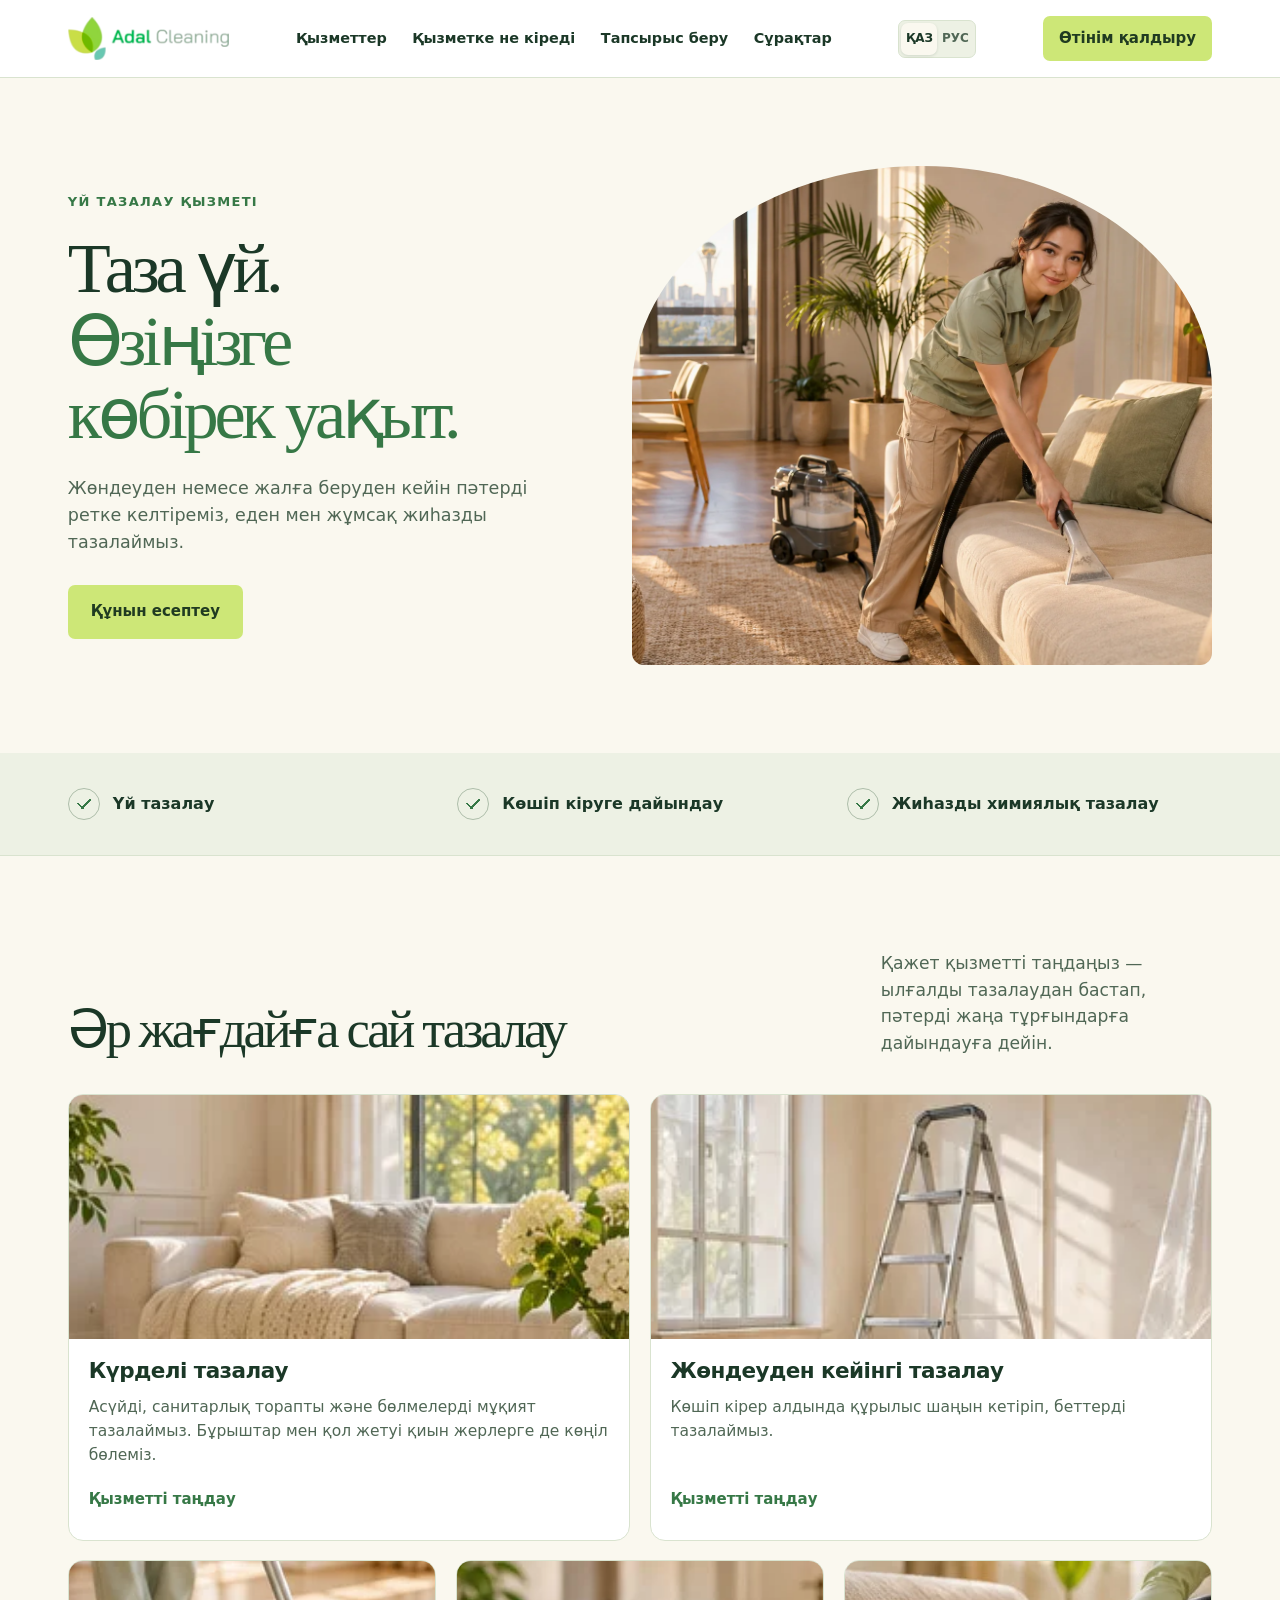
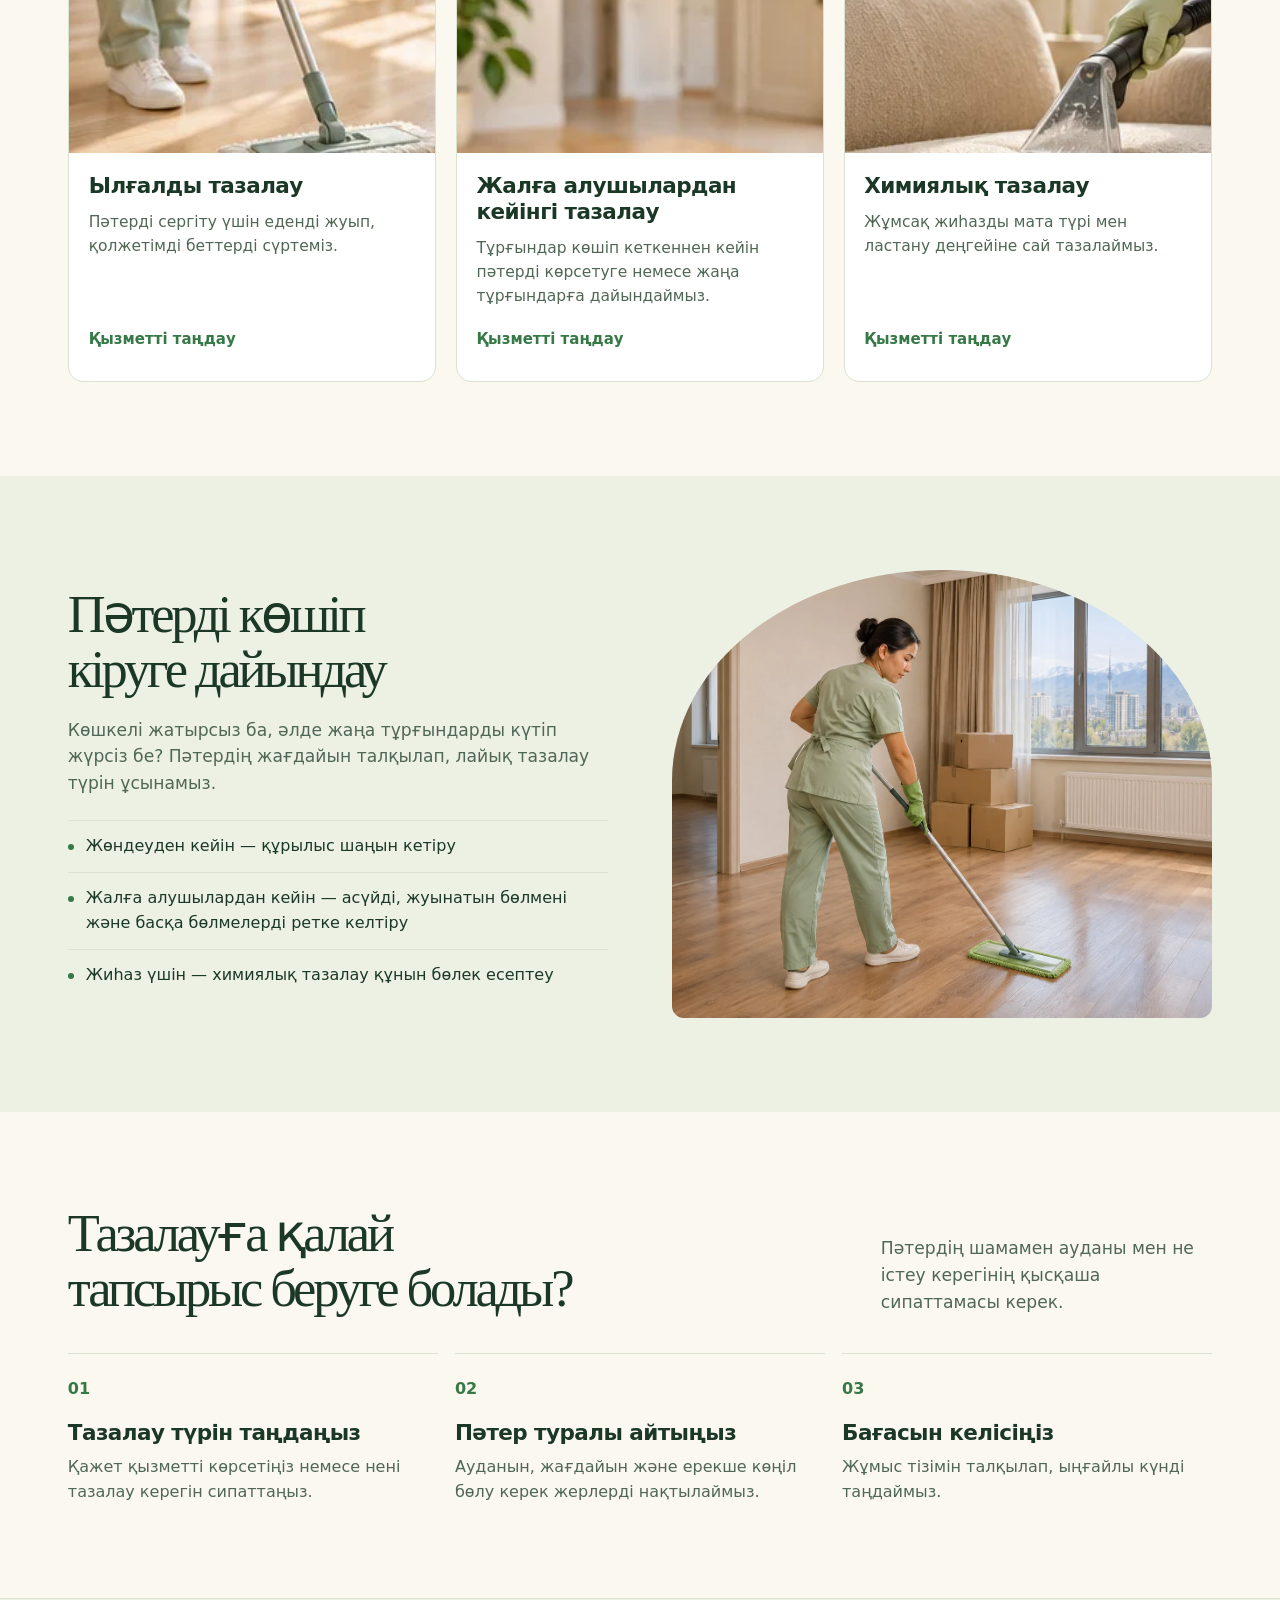
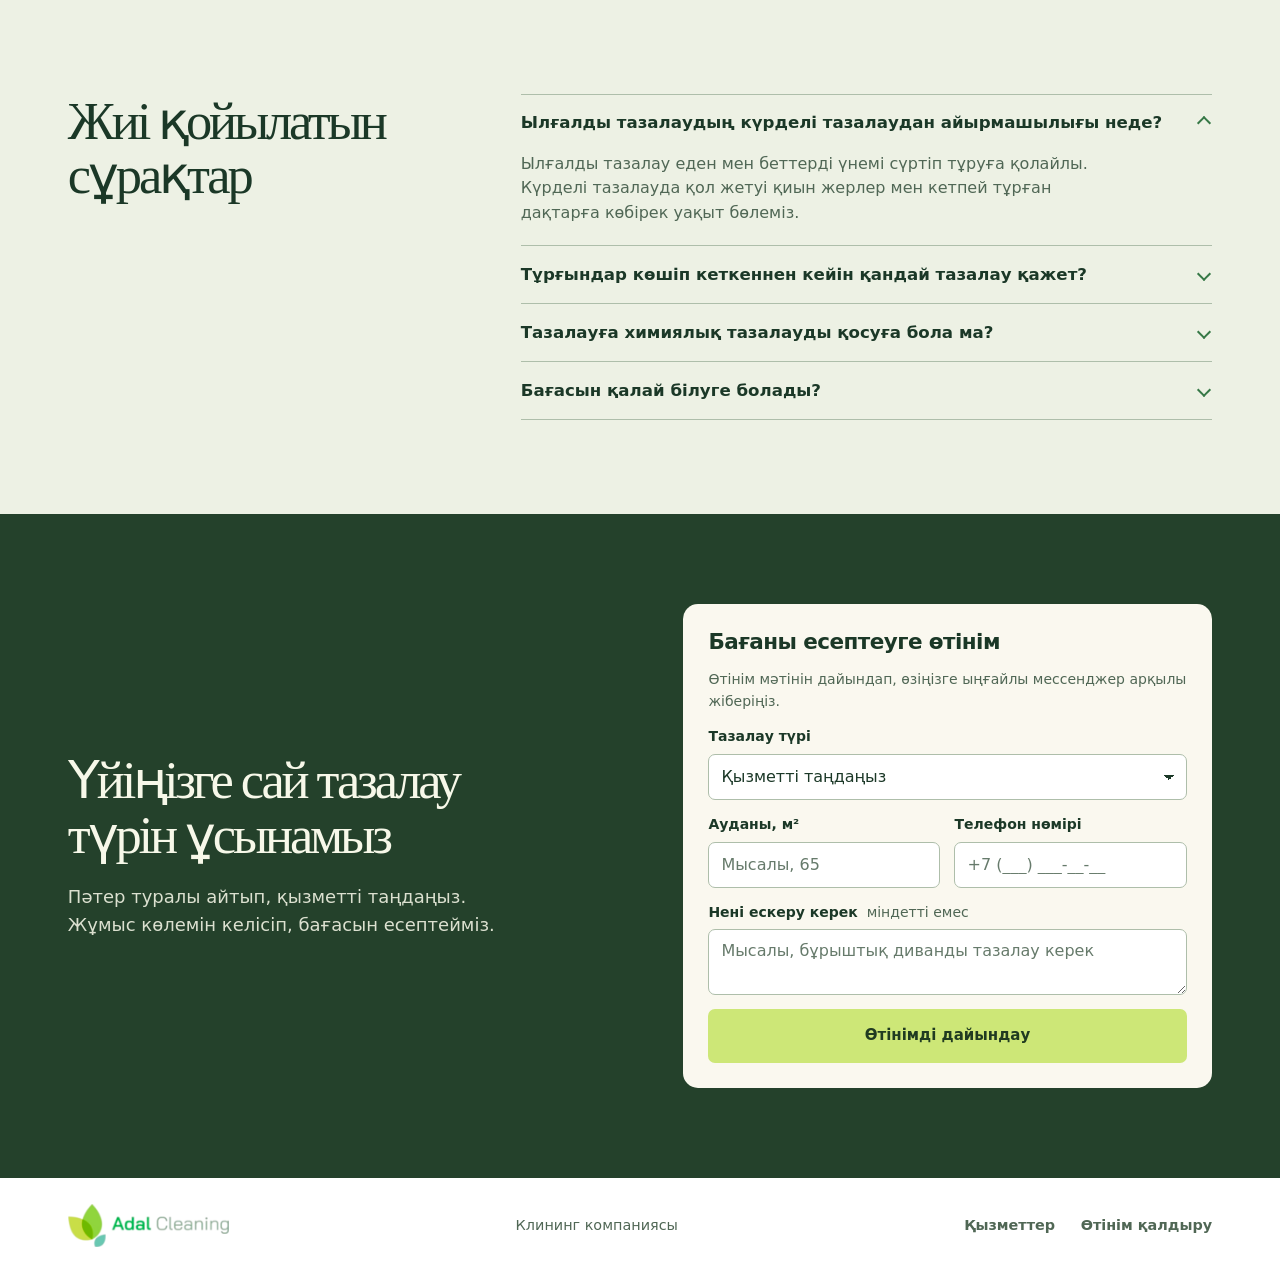
==== kk.html @ 7fe1f14d "Add bilingual cleaning landing page" ====
<!doctype html>
<html lang="kk">
<head>
  <meta charset="utf-8">
  <meta name="viewport" content="width=device-width, initial-scale=1">
  <meta name="description" content="Жөндеуден немесе жалға беруден кейін пәтерді ретке келтіреміз, еден мен жұмсақ жиһазды тазалаймыз.">
  <meta name="theme-color" content="#faf8ef">
  <title>Adal Cleaning | Үй тазалау қызметі</title>
  <link rel="alternate" hreflang="ru" href="index.html">
  <link rel="alternate" hreflang="kk" href="kk.html">
  <link rel="icon" href="assets/logo.png" type="image/png">
  <link rel="stylesheet" href="shared/landing.css">
  <script src="shared/landing.js" defer></script>
</head>
<body class="adal_cleaning" id="top" data-brand="Adal Cleaning">
  <a class="skip-link" href="#main">Мазмұнға өту</a>
  <header class="top">
    <div class="wrap top-inner">
      <a class="logo" href="#top" aria-label="Adal Cleaning — беттің басына"><img src="assets/logo.png" alt="" decoding="async"></a>
      <nav class="language-switch" aria-label="Сайт тілі">
        <a href="kk.html" hreflang="kk" lang="kk" aria-label="Қазақша" aria-current="page" data-language-link>ҚАЗ</a>
        <a href="index.html" hreflang="ru" lang="ru" aria-label="Русский" data-language-link>РУС</a>
      </nav>
      <button class="menu-toggle" type="button" aria-label="Мәзірді ашу" aria-expanded="false" aria-controls="site-nav" hidden>
        <span class="menu-icon" aria-hidden="true"><span></span><span></span><span></span></span>
        <span class="menu-label">Мәзір</span>
      </button>
      <nav class="nav" id="site-nav" aria-label="Басты мәзір">
        <a href="#services">Қызметтер</a>
        <a href="#details">Қызметке не кіреді</a>
        <a href="#process">Тапсырыс беру</a>
        <a href="#faq">Сұрақтар</a>
        <a class="mobile-menu-cta" href="#contact">Өтінім қалдыру</a>
      </nav>
      <a class="button top-cta" href="#contact">Өтінім қалдыру</a>
    </div>
    <div class="scroll-progress" aria-hidden="true"></div>
  </header>
  <main id="main">
    <section class="hero" aria-labelledby="hero-title">
      <div class="wrap hero-grid">
        <div class="hero-text">
          <p class="kicker">Үй тазалау қызметі</p>
          <h1 id="hero-title">Таза үй.<br> <span>Өзіңізге<br> көбірек уақыт.</span></h1>
          <p class="description">Жөндеуден немесе жалға беруден кейін пәтерді ретке келтіреміз, еден мен жұмсақ жиһазды тазалаймыз.</p>
          <div class="hero-cta">
            <a class="button" href="#contact">Құнын есептеу</a>
          </div>
        </div>
        <img src="assets/hero.webp" alt="Пәтер жинап жүрген клинер" class="hero-photo" fetchpriority="high">
      </div>
    </section>
    <div class="feature-strip">
      <ul class="wrap" role="list">
        <li>Үй тазалау</li>
        <li>Көшіп кіруге дайындау</li>
        <li>Жиһазды химиялық тазалау</li>
      </ul>
    </div>
    <section class="pad services" id="services" aria-labelledby="services-title">
      <div class="wrap">
        <div class="section-title" data-reveal>
          <h2 id="services-title">Әр жағдайға сай тазалау</h2>
          <p class="aside">Қажет қызметті таңдаңыз — ылғалды тазалаудан бастап, пәтерді жаңа тұрғындарға дайындауға дейін.</p>
        </div>
        <div class="cards">
          <article class="card" data-reveal>
            <div class="card-media"><img src="assets/card-1.webp" alt="" loading="lazy" decoding="async"></div>
            <div class="card-body">
              <h3>Күрделі тазалау</h3>
              <p>Асүйді, санитарлық торапты және бөлмелерді мұқият тазалаймыз. Бұрыштар мен қол жетуі қиын жерлерге де көңіл бөлеміз.</p>
              <a class="service-link" href="#contact" data-service="Күрделі тазалау">Қызметті таңдау<span class="sr-only"> · Күрделі тазалау</span></a>
            </div>
          </article>
          <article class="card" data-reveal>
            <div class="card-media"><img src="assets/card-2.webp" alt="" loading="lazy" decoding="async"></div>
            <div class="card-body">
              <h3>Жөндеуден кейінгі тазалау</h3>
              <p>Көшіп кірер алдында құрылыс шаңын кетіріп, беттерді тазалаймыз.</p>
              <a class="service-link" href="#contact" data-service="Жөндеуден кейінгі тазалау">Қызметті таңдау<span class="sr-only"> · Жөндеуден кейінгі тазалау</span></a>
            </div>
          </article>
          <article class="card" data-reveal>
            <div class="card-media"><img src="assets/card-3.webp" alt="" loading="lazy" decoding="async"></div>
            <div class="card-body">
              <h3>Ылғалды тазалау</h3>
              <p>Пәтерді сергіту үшін еденді жуып, қолжетімді беттерді сүртеміз.</p>
              <a class="service-link" href="#contact" data-service="Ылғалды тазалау">Қызметті таңдау<span class="sr-only"> · Ылғалды тазалау</span></a>
            </div>
          </article>
          <article class="card" data-reveal>
            <div class="card-media"><img src="assets/card-4.webp" alt="" loading="lazy" decoding="async"></div>
            <div class="card-body">
              <h3>Жалға алушылардан кейінгі тазалау</h3>
              <p>Тұрғындар көшіп кеткеннен кейін пәтерді көрсетуге немесе жаңа тұрғындарға дайындаймыз.</p>
              <a class="service-link" href="#contact" data-service="Жалға алушылардан кейінгі тазалау">Қызметті таңдау<span class="sr-only"> · Жалға алушылардан кейінгі тазалау</span></a>
            </div>
          </article>
          <article class="card" data-reveal>
            <div class="card-media"><img src="assets/card-5.webp" alt="" loading="lazy" decoding="async"></div>
            <div class="card-body">
              <h3>Химиялық тазалау</h3>
              <p>Жұмсақ жиһазды мата түрі мен ластану деңгейіне сай тазалаймыз.</p>
              <a class="service-link" href="#contact" data-service="Химиялық тазалау">Қызметті таңдау<span class="sr-only"> · Химиялық тазалау</span></a>
            </div>
          </article>
        </div>
      </div>
    </section>
    <section class="pad secondary " id="details" aria-labelledby="details-title">
      <div class="wrap split" data-reveal>
        <div class="secondary-copy">
          <h2 id="details-title">Пәтерді көшіп кіруге дайындау</h2>
          <p class="intro">Көшкелі жатырсыз ба, әлде жаңа тұрғындарды күтіп жүрсіз бе? Пәтердің жағдайын талқылап, лайық тазалау түрін ұсынамыз.</p>
          <ul class="rows" role="list">
            <li>Жөндеуден кейін — құрылыс шаңын кетіру</li>
            <li>Жалға алушылардан кейін — асүйді, жуынатын бөлмені және басқа бөлмелерді ретке келтіру</li>
            <li>Жиһаз үшін — химиялық тазалау құнын бөлек есептеу</li>
          </ul>
        </div>
        <img src="assets/detail.webp" alt="Пәтерді кәсіби тазалау" class="photobox" loading="lazy" decoding="async">
      </div>
    </section>
    <section class="pad standards" id="process" aria-labelledby="process-title">
      <div class="wrap">
        <div class="section-title" data-reveal>
          <h2 id="process-title">Тазалауға қалай тапсырыс беруге болады?</h2>
          <p class="aside">Пәтердің шамамен ауданы мен не істеу керегінің қысқаша сипаттамасы керек.</p>
        </div>
        <ol class="steps" role="list">
          <li class="step" data-reveal>
            <span class="step-number" aria-hidden="true">01</span>
            <h3>Тазалау түрін таңдаңыз</h3>
            <p>Қажет қызметті көрсетіңіз немесе нені тазалау керегін сипаттаңыз.</p>
          </li>
          <li class="step" data-reveal>
            <span class="step-number" aria-hidden="true">02</span>
            <h3>Пәтер туралы айтыңыз</h3>
            <p>Ауданын, жағдайын және ерекше көңіл бөлу керек жерлерді нақтылаймыз.</p>
          </li>
          <li class="step" data-reveal>
            <span class="step-number" aria-hidden="true">03</span>
            <h3>Бағасын келісіңіз</h3>
            <p>Жұмыс тізімін талқылап, ыңғайлы күнді таңдаймыз.</p>
          </li>
        </ol>
      </div>
    </section>
    <section class="pad faq" id="faq" aria-labelledby="faq-title">
      <div class="wrap" data-reveal>
        <h2 id="faq-title">Жиі қойылатын сұрақтар</h2>
        <div>
          <details name="faq" open>
            <summary>Ылғалды тазалаудың күрделі тазалаудан айырмашылығы неде?</summary>
            <p>Ылғалды тазалау еден мен беттерді үнемі сүртіп тұруға қолайлы. Күрделі тазалауда қол жетуі қиын жерлер мен кетпей тұрған дақтарға көбірек уақыт бөлеміз.</p>
          </details>
          <details name="faq">
            <summary>Тұрғындар көшіп кеткеннен кейін қандай тазалау қажет?</summary>
            <p>Жалға алушылардан кейінгі тазалауды таңдап, келесі тұрғындар келерде нені дайындау керегін айтыңыз.</p>
          </details>
          <details name="faq">
            <summary>Тазалауға химиялық тазалауды қосуға бола ма?</summary>
            <p>Қандай жиһазды тазалау керек екенін көрсетіңіз. Оны негізгі тазалаумен бірге келісеміз.</p>
          </details>
          <details name="faq">
            <summary>Бағасын қалай білуге болады?</summary>
            <p>Телефон нөміріңізді қалдырып, қажетті қызмет пен пәтер ауданын көрсетіңіз.</p>
          </details>
        </div>
      </div>
    </section>
    <section class="contact" id="contact" aria-labelledby="contact-title">
      <div class="wrap">
        <div data-reveal>
          <h2 id="contact-title">Үйіңізге сай тазалау түрін ұсынамыз</h2>
          <p>Пәтер туралы айтып, қызметті таңдаңыз. Жұмыс көлемін келісіп, бағасын есептейміз.</p>
        </div>
        <form id="quote-form" data-reveal>
          <h3 class="full">Бағаны есептеуге өтінім</h3>
          <p class="form-hint full">Өтінім мәтінін дайындап, өзіңізге ыңғайлы мессенджер арқылы жіберіңіз.</p>
          <label class="full" for="service">Тазалау түрі
            <select id="service" name="service" required>
              <option value="">Қызметті таңдаңыз</option>
              <option>Күрделі тазалау</option>
              <option>Жөндеуден кейінгі тазалау</option>
              <option>Ылғалды тазалау</option>
              <option>Жалға алушылардан кейінгі тазалау</option>
              <option>Химиялық тазалау</option>
            </select>
          </label>
          <label for="area">Ауданы, м²
            <input id="area" name="area" type="number" min="1" step="any" inputmode="decimal" placeholder="Мысалы, 65">
          </label>
          <label for="phone">Телефон нөмірі
            <input id="phone" name="phone" type="tel" autocomplete="tel" inputmode="tel" maxlength="32" placeholder="+7 (___) ___-__-__" required>
          </label>
          <label class="full" for="notes">Нені ескеру керек <span>міндетті емес</span>
            <textarea id="notes" name="notes" rows="2" maxlength="500" placeholder="Мысалы, бұрыштық диванды тазалау керек"></textarea>
          </label>
          <button class="button full" type="submit" disabled>Өтінімді дайындау</button>
          <noscript class="full"><p class="form-hint">Өтінім мәтінін дайындау үшін JavaScript қосыңыз.</p></noscript>
          <div class="form-result full" id="quote-result" hidden>
            <p class="result-status" id="quote-status" role="status"></p>
            <label for="quote-message">Өтінім мәтіні</label>
            <textarea id="quote-message" rows="5" readonly></textarea>
            <div class="result-actions">
              <button class="button button-outline" id="quote-copy" type="button">Көшіру</button>
              <button class="button" id="quote-share" type="button" hidden>Бөлісу</button>
            </div>
          </div>
        </form>
      </div>
    </section>
  </main>
  <footer class="foot">
    <div class="wrap">
      <a class="logo" href="#top" aria-label="Adal Cleaning — беттің басына"><img src="assets/logo.png" alt="" decoding="async"></a>
      <span>Клининг компаниясы</span>
      <nav aria-label="Беттің төменгі бөлігі">
        <a href="#services">Қызметтер</a>
        <a href="#contact">Өтінім қалдыру</a>
      </nav>
    </div>
  </footer>
</body>
</html>
---- shared/landing.css ----
* { box-sizing: border-box; }

:root {
  font-family: system-ui, -apple-system, "Segoe UI", sans-serif;
  font-synthesis: none;
  scroll-behavior: smooth;
  scroll-padding-top: 96px;
}

body {
  margin: 0;
  background: var(--paper);
  color: var(--ink);
  font-size: 1rem;
  line-height: 1.55;
}

[hidden] { display: none !important; }
a { color: inherit; text-decoration: none; }
img { display: block; max-width: 100%; }
h1, h2, h3, p, figure { margin: 0; }

h1, h2 {
  font-weight: 760;
  letter-spacing: -.055em;
  line-height: 1.04;
  text-wrap: balance;
}

h1 { font-size: clamp(3rem, 5.5vw, 5.35rem); }
h2 { font-size: clamp(2.25rem, 4.1vw, 4.2rem); }
h3 {
  font-size: clamp(1.2rem, 1.68vw, 1.48rem);
  line-height: 1.2;
  letter-spacing: -.026em;
}

:focus-visible {
  outline: 3px solid var(--focus, #007abd);
  outline-offset: 5px;
}

.sr-only, .skip-link:not(:focus) {
  position: absolute;
  width: 1px;
  height: 1px;
  padding: 0;
  margin: -1px;
  overflow: hidden;
  clip-path: inset(50%);
  white-space: nowrap;
}

.skip-link:focus {
  position: fixed;
  z-index: 10;
  top: 10px;
  left: 10px;
  padding: 12px 16px;
  color: var(--ink);
  background: var(--paper);
  border-radius: var(--small);
}

.wrap {
  width: min(1220px, calc(100% - 2 * clamp(20px, 5.3vw, 76px)));
  margin-inline: auto;
}

.pad { padding-block: clamp(64px, 7.35vw, 106px); }

.button, .menu-toggle {
  display: inline-flex;
  align-items: center;
  justify-content: center;
  gap: 10px;
  min-height: 54px;
  padding: 13px 22px;
  border: 1px solid transparent;
  border-radius: var(--small);
  background: var(--accent);
  color: var(--button-ink);
  font: inherit;
  font-size: .9375rem;
  font-weight: 750;
  line-height: 1.25;
  text-align: center;
  cursor: pointer;
  transition: background-color .2s ease, color .2s ease, box-shadow .2s ease, translate .24s ease;
}

.button:hover {
  background: var(--accent-hover);
  box-shadow: 0 7px 18px rgb(13 41 30 / .12);
  translate: 0 -2px;
}

.button:active { translate: 0 0; }
.button:disabled { opacity: .65; cursor: default; translate: none; box-shadow: none; }
.button-outline { background: transparent; border-color: var(--line-strong); color: var(--ink); }
.button-outline:hover { background: var(--tint); }

.top {
  position: sticky;
  z-index: 5;
  top: 0;
  background: var(--header, var(--paper));
  border-bottom: 1px solid var(--line);
  transition: box-shadow .25s ease;
}

.top.is-scrolled { box-shadow: 0 8px 26px rgb(12 38 28 / .08); }

.top-inner, .foot .wrap {
  position: relative;
  display: flex;
  align-items: center;
  justify-content: space-between;
  gap: 22px;
}

.top-inner { min-height: 77px; }

.logo {
  display: inline-flex;
  align-items: center;
  flex: none;
  gap: 10px;
  font-size: clamp(.95rem, 1.35vw, 1.2rem);
  font-weight: 760;
}

.logo img { width: auto; height: 43px; object-fit: contain; }

.nav, .foot nav {
  display: flex;
  align-items: center;
  gap: clamp(16px, 2vw, 31px);
  font-size: .9rem;
  font-weight: 620;
}

.nav a, .foot nav a, .hero-link {
  text-decoration: underline;
  text-decoration-thickness: 1px;
  text-decoration-color: transparent;
  text-underline-offset: 6px;
  transition: text-decoration-color .2s ease, color .2s ease;
}

.nav a:hover, .foot nav a:hover, .hero-link:hover { text-decoration-color: currentColor; }
.top-cta { min-height: 45px; padding: 11px 15px; }
.menu-toggle { display: none; }

.hero { position: relative; isolation: isolate; overflow: clip; }
.hero-grid { position: relative; }
.hero-text { position: relative; z-index: 1; padding-block: 34px; }
.hero-photo { width: 100%; object-fit: cover; }
.hero h1 span { color: var(--hero-accent, var(--mark)); }

.kicker {
  margin-bottom: 19px;
  color: var(--hero-muted, var(--mark));
  font-size: .8125rem;
  font-weight: 750;
  letter-spacing: .1em;
  text-transform: uppercase;
}

.hero .description {
  max-width: 475px;
  margin-block: 24px 29px;
  color: var(--hero-muted, var(--muted));
  font-size: clamp(1.08rem, 1.37vw, 1.24rem);
  line-height: 1.53;
}

.hero-cta { display: flex; align-items: center; flex-wrap: wrap; gap: 19px; }
.hero-link { font-size: .94rem; font-weight: 650; text-decoration-color: currentColor; }

.feature-strip {
  background: var(--strip, var(--tint));
  border-bottom: 1px solid var(--line);
}

.feature-strip .wrap {
  display: grid;
  grid-template-columns: repeat(3, minmax(0, 1fr));
  align-items: center;
  min-height: 102px;
  gap: 24px;
  margin-block: 0;
  padding: 16px 0;
  list-style: none;
}

.feature-strip li {
  display: flex;
  align-items: center;
  gap: 13px;
  font-weight: 650;
  line-height: 1.33;
}

.feature-strip li::before {
  content: "";
  display: block;
  flex: 0 0 30px;
  height: 30px;
  border: 1px solid var(--line-strong);
  border-radius: 50%;
  background:
    linear-gradient(45deg, transparent 44%, var(--mark) 45% 57%, transparent 58%) 8px 14px / 7px 6px,
    linear-gradient(-45deg, transparent 44%, var(--mark) 45% 57%, transparent 58%) 12px 10px / 10px 10px;
  background-repeat: no-repeat;
}

.section-title {
  display: grid;
  grid-template-columns: minmax(0, 1.4fr) minmax(0, .6fr);
  align-items: end;
  gap: 40px;
  margin-bottom: 38px;
}

.section-title .aside, .intro {
  color: var(--muted);
  font-size: clamp(1rem, 1.34vw, 1.16rem);
}

.section-title .aside { max-width: 400px; }

.cards {
  display: grid;
  grid-template-columns: repeat(4, minmax(0, 1fr));
  gap: clamp(12px, 1.5vw, 21px);
}

.card {
  display: flex;
  flex-direction: column;
  overflow: hidden;
  border: 1px solid var(--line);
  border-radius: var(--radius);
  background: var(--card, #fff);
  transition: border-color .24s ease, box-shadow .28s ease, translate .28s ease;
}

@media (hover: hover) {
  .card:hover {
    border-color: var(--line-strong);
    box-shadow: 0 12px 30px rgb(19 53 40 / .09);
    translate: 0 -4px;
  }

  .card:hover img { scale: 1.045; }
}

.card:focus-within { border-color: var(--mark); }
.card-media { overflow: hidden; }
.card img {
  width: 100%;
  height: 100%;
  min-height: 160px;
  aspect-ratio: 1.52;
  object-fit: cover;
  transition: scale .55s cubic-bezier(.2, .65, .3, 1);
}

.card-body {
  display: flex;
  flex: 1;
  flex-direction: column;
  align-items: start;
  gap: 11px;
  min-width: 0;
  padding: clamp(17px, 1.55vw, 23px);
}

.card-body p { color: var(--muted); font-size: .97rem; }
.card-body .price { padding-top: 2px; color: var(--ink); font-weight: 760; }

.service-link {
  display: inline-flex;
  align-items: center;
  min-height: 42px;
  margin-top: auto;
  color: var(--mark);
  font-size: .9375rem;
  font-weight: 750;
  text-decoration: underline;
  text-decoration-thickness: 1px;
  text-underline-offset: 4px;
  text-decoration-color: transparent;
  transition: text-decoration-color .2s ease;
}

.service-link:hover { text-decoration-color: currentColor; }
.pricing-note { margin-top: 20px; color: var(--muted); font-size: .9375rem; }

.secondary, .faq { background: var(--tint); }

.split, .proof .wrap, .contact .wrap, .faq .wrap {
  display: grid;
  grid-template-columns: minmax(0, 1fr) minmax(0, 1fr);
  align-items: center;
  gap: clamp(32px, 5vw, 74px);
}

.split h2, .proof h2, .contact h2 { margin-bottom: 20px; }
.split .intro, .proof .intro { margin-bottom: 24px; }

.photobox {
  width: 100%;
  height: clamp(340px, 35vw, 500px);
  border-radius: var(--radius);
  object-fit: cover;
}

.rows { margin: 0; padding: 0; list-style: none; }
.rows li {
  display: flex;
  align-items: baseline;
  gap: 12px;
  padding-block: 13px;
  border-top: 1px solid var(--line);
}

.rows li::before {
  content: "";
  align-self: start;
  flex: 0 0 6px;
  height: 6px;
  margin-top: .64em;
  border-radius: 50%;
  background: var(--mark);
}

.proof .wrap { grid-template-columns: minmax(0, .78fr) minmax(0, 1.22fr); }
.standards { border-bottom: 1px solid var(--line); }

.steps {
  display: grid;
  grid-template-columns: repeat(var(--step-count, 3), minmax(0, 1fr));
  gap: 17px;
  margin: 0;
  padding: 0;
  list-style: none;
}

.step { padding: 23px 16px 0 0; border-top: 1px solid var(--line); }
.step-number { display: block; margin-bottom: 18px; color: var(--mark); font-weight: 750; }
.step p { margin-top: 9px; color: var(--muted); }

.faq .wrap {
  grid-template-columns: minmax(0, .72fr) minmax(0, 1.28fr);
  align-items: start;
}

.faq details { border-top: 1px solid var(--line-strong); }
.faq details:last-child { border-bottom: 1px solid var(--line-strong); }

.faq summary {
  display: flex;
  align-items: center;
  justify-content: space-between;
  gap: 20px;
  min-height: 57px;
  padding-block: 14px;
  list-style: none;
  font-size: clamp(1rem, 1.3vw, 1.15rem);
  font-weight: 700;
  cursor: pointer;
}

.faq summary::-webkit-details-marker { display: none; }
.faq summary::after {
  content: "";
  flex: 0 0 8px;
  height: 8px;
  margin-right: 3px;
  border-right: 2px solid var(--mark);
  border-bottom: 2px solid var(--mark);
  rotate: 45deg;
  transition: rotate .25s ease;
}
.faq details[open] summary::after { rotate: 225deg; }
.faq details p { max-width: 610px; padding-bottom: 19px; color: var(--muted); }
.faq details[open] p { animation: answer-in .28s ease both; }

.contact {
  padding-block: clamp(62px, 7vw, 101px);
  background: var(--strong);
  color: var(--strong-ink);
}

.contact .wrap { grid-template-columns: minmax(0, 1.02fr) minmax(0, .98fr); }
.contact .wrap > div > p { max-width: 440px; opacity: .87; font-size: 1.125rem; }

.contact form {
  display: grid;
  grid-template-columns: repeat(2, minmax(0, 1fr));
  gap: 14px;
  padding: clamp(18px, 2vw, 30px);
  border-radius: var(--radius);
  background: var(--paper);
  color: var(--ink);
}

.contact .full { grid-column: 1 / -1; }
.contact label { display: block; min-width: 0; font-size: .875rem; font-weight: 700; }
.contact label span { margin-left: 4px; color: var(--muted); font-weight: 480; }
.form-hint { color: var(--muted); font-size: .875rem; }

.contact input, .contact select, .contact textarea {
  display: block;
  width: 100%;
  min-height: 46px;
  margin-top: 6px;
  padding: 10px 12px;
  border: 1px solid var(--line-strong);
  border-radius: var(--small);
  background: var(--card, #fff);
  color: var(--ink);
  font: inherit;
  font-size: 1rem;
  font-weight: 450;
  line-height: 1.35;
}

.contact input::placeholder, .contact textarea::placeholder { color: var(--muted); opacity: .87; }
.contact textarea { resize: vertical; }

.contact select {
  appearance: none;
  padding-right: 36px;
  background:
    linear-gradient(45deg, transparent 50%, currentColor 50%) right 17px center / 5px 5px no-repeat,
    linear-gradient(135deg, currentColor 50%, transparent 50%) right 12px center / 5px 5px no-repeat,
    var(--card, #fff);
}

.form-result {
  display: grid;
  gap: 11px;
  padding: 16px;
  border: 1px solid var(--line);
  border-radius: var(--small);
  background: var(--tint);
}

.result-status { color: var(--mark); font-size: .9rem; font-weight: 680; }
.result-actions { display: flex; gap: 8px; flex-wrap: wrap; }
.result-actions .button { min-height: 43px; padding: 8px 12px; }

.foot { background: var(--header, var(--paper)); color: var(--muted); font-size: .9rem; }
.foot .wrap { min-height: 95px; padding-block: 18px; }
.foot .logo { color: var(--ink); }

/* Each brand keeps the layout and palette from its desktop concept. */
.delegiruyu {
  --paper: #f7f5ee;
  --ink: #142e28;
  --muted: #4e635a;
  --line: #d6ded3;
  --line-strong: #adbbaf;
  --tint: #e9f0e9;
  --strong: #0a3029;
  --strong-ink: #f7f5ec;
  --accent: #e8c68e;
  --accent-hover: #f3d7a8;
  --button-ink: #18251e;
  --mark: #146c5c;
  --focus: #15816b;
  --small: 6px;
  --radius: 10px;
  --step-count: 4;
}

.delegiruyu .hero {
  --hero-accent: #e8c68e;
  --hero-muted: #e1ece2;
  --focus: #ffdea8;
  display: grid;
  min-height: clamp(615px, 49vw, 734px);
  align-items: center;
  background: #082822;
  color: #f6f4e9;
}

.delegiruyu .hero-photo {
  position: absolute;
  inset: 0;
  height: 100%;
  object-position: center 54%;
}

.delegiruyu .hero::after {
  position: absolute;
  z-index: 0;
  inset: 0;
  background: linear-gradient(90deg, #072620 3%, rgb(7 38 32 / .97) 20%, rgb(7 38 32 / .75) 43%, rgb(7 38 32 / .11) 76%, transparent);
  content: "";
}

.delegiruyu .hero h1 { max-width: 15ch; }
.delegiruyu .standards {
  --muted: #d0ded2;
  --line: #426356;
  --mark: #e8c68e;
  background: #113a31;
  color: #f6f2e9;
}

.dcleaning {
  --paper: #f9fcff;
  --ink: #102740;
  --muted: #466079;
  --line: #d5e3ee;
  --line-strong: #a5bfd1;
  --tint: #e9f6ff;
  --strip: #dff2ff;
  --strong: #075292;
  --strong-ink: #fff;
  --accent: #0074b3;
  --accent-hover: #005f93;
  --button-ink: #fff;
  --mark: #006aa4;
  --focus: #0073af;
  --small: 11px;
  --radius: 19px;
}

.dcleaning .hero {
  padding-block: 37px 58px;
  background: radial-gradient(ellipse at 76% 0, #d5f1ff, transparent 65%), var(--paper);
}

.dcleaning .hero-grid, .adal_cleaning .hero-grid {
  display: grid;
  grid-template-columns: minmax(0, .93fr) minmax(0, 1.07fr);
  gap: clamp(18px, 3vw, 43px);
  align-items: center;
}

.dcleaning .hero-photo {
  height: clamp(420px, 40vw, 558px);
  border-radius: clamp(68px, 9vw, 130px) 22px;
  object-position: 60% center;
}

.dcleaning .cards { grid-template-columns: repeat(2, minmax(0, 1fr)); }
.dcleaning .card { display: grid; grid-template-columns: minmax(0, .95fr) minmax(0, 1.05fr); }
.dcleaning .card img { min-height: 214px; }
.dcleaning .secondary .photobox { order: -1; border-radius: 22px clamp(55px, 7vw, 100px); }
.dcleaning .step { padding: 21px; border: 1px solid var(--line); border-radius: var(--radius); background: #eef8ff; }

.adal_cleaning {
  --paper: #faf8ef;
  --header: #fff;
  --ink: #1b3827;
  --muted: #506755;
  --line: #d9e3cf;
  --line-strong: #aebeaa;
  --tint: #edf1e4;
  --strong: #24412b;
  --strong-ink: #f7f8e9;
  --accent: #cde777;
  --accent-hover: #d9ed9c;
  --button-ink: #203b21;
  --mark: #367846;
  --focus: #397948;
  --small: 7px;
  --radius: 15px;
}

.adal_cleaning h1, .adal_cleaning h2 {
  font-family: Georgia, "Times New Roman", serif;
  font-weight: 400;
  letter-spacing: -.06em;
}

.adal_cleaning .hero { padding-block: 45px; }
.adal_cleaning .hero-grid { grid-template-columns: minmax(0, .95fr) minmax(0, 1.05fr); }
.adal_cleaning .hero-photo { height: clamp(420px, 39vw, 560px); object-position: 61% center; border-radius: 50% 50% 12px 12px / 45% 45% 12px 12px; }
.adal_cleaning .cards { grid-template-columns: repeat(6, minmax(0, 1fr)); }
.adal_cleaning .card { grid-column: span 2; }
.adal_cleaning .card:nth-child(-n+2) { grid-column: span 3; }
.adal_cleaning .card img { height: clamp(157px, 15vw, 204px); }
.adal_cleaning .card:nth-child(-n+2) img { height: clamp(188px, 19vw, 255px); }
.adal_cleaning .secondary .photobox { object-position: 54% 64%; border-radius: 50% 50% 12px 12px / 47% 47% 12px 12px; }

@media (min-width: 1001px) {
  .hero { min-height: min(675px, calc(100svh - 76px)); }
  .dcleaning .hero, .adal_cleaning .hero { display: grid; align-items: center; }
}

@media (max-width: 1050px) {
  .delegiruyu .cards { grid-template-columns: repeat(2, minmax(0, 1fr)); }
  .delegiruyu .card img { aspect-ratio: 2; }
}

@media (max-width: 1040px) {
  :root { scroll-padding-top: 82px; }

  .top-inner { min-height: 66px; gap: 14px; }
  .logo img { height: 37px; }

  .top:has(.menu-toggle[hidden]) { position: static; }
  .top:has(.menu-toggle[hidden]) .top-inner { flex-wrap: wrap; padding-block: 10px; }
  .top:has(.menu-toggle[hidden]) .nav { flex-wrap: wrap; order: 3; width: 100%; }

  .top-cta { min-height: 41px; padding: 8px 12px; font-size: .875rem; }

  .menu-toggle {
    display: inline-flex;
    gap: 8px;
    margin-left: auto;
    min-width: 44px;
    min-height: 42px;
    padding: 8px 11px;
    background: var(--tint);
    border-color: var(--line);
    color: var(--ink);
    font-size: .875rem;
  }

  .menu-icon { display: grid; gap: 4px; width: 16px; }
  .menu-icon span { height: 2px; border-radius: 1px; background: currentColor; transition: rotate .2s, translate .2s, opacity .18s; }
  .menu-toggle[aria-expanded="true"] .menu-icon span:first-child { rotate: 45deg; translate: 0 6px; }
  .menu-toggle[aria-expanded="true"] .menu-icon span:nth-child(2) { opacity: 0; }
  .menu-toggle[aria-expanded="true"] .menu-icon span:last-child { rotate: -45deg; translate: 0 -6px; }

  .menu-toggle:not([hidden]) + .nav {
    position: absolute;
    z-index: 6;
    inset: calc(100% + 9px) 0 auto;
    display: grid;
    max-height: calc(100dvh - 90px);
    overflow: auto;
    padding: 8px 17px;
    gap: 0;
    background: var(--header, var(--paper));
    border: 1px solid var(--line);
    border-radius: var(--radius);
    box-shadow: 0 14px 42px rgb(13 40 25 / .14);
    animation: answer-in .23s ease both;
  }

  .menu-toggle:not([hidden]) + .nav a {
    display: flex;
    align-items: center;
    min-height: 46px;
    padding-inline: 7px;
  }

  .menu-toggle:not([hidden]) + .nav a + a { border-top: 1px solid var(--line); }
  .split, .proof .wrap, .contact .wrap, .faq .wrap { gap: 30px; }
  .section-title { gap: 23px; }
  .delegiruyu .steps { grid-template-columns: repeat(2, minmax(0, 1fr)); }
  .dcleaning .card { display: flex; }
  .dcleaning .card img { min-height: 135px; aspect-ratio: 1.95; }
}

@media (max-width: 650px) {
  .pad { padding-block: 59px; }
  .hero h1 { font-size: clamp(2.85rem, 10.7vw, 4.5rem); }
  .hero h1 br { display: none; }
  .hero h1 span { display: block; }
  .hero-text { padding-block: 0; }
  .hero .description { margin-block: 19px 23px; }
  .hero .kicker { margin-bottom: 13px; }
  .hero-cta { gap: 13px 17px; }

  .dcleaning .hero, .adal_cleaning .hero { padding-block: 40px 32px; }
  .dcleaning .hero-grid, .adal_cleaning .hero-grid { grid-template-columns: minmax(0, 1fr); gap: 25px; }
  .dcleaning .hero-photo, .adal_cleaning .hero-photo { height: clamp(275px, 72vw, 400px); }
  .dcleaning .hero-photo { border-radius: 62px 15px; }
  .adal_cleaning .hero-photo { border-radius: 47% 47% 11px 11px / 44% 44% 11px 11px; }

  .feature-strip .wrap { min-height: auto; grid-template-columns: repeat(2, minmax(0, 1fr)); gap: 10px 16px; }
  .feature-strip li { gap: 9px; font-size: .875rem; }

  .section-title, .split, .proof .wrap, .faq .wrap, .contact .wrap {
    grid-template-columns: minmax(0, 1fr);
    gap: 21px;
  }

  .section-title { margin-bottom: 27px; }
  .section-title .aside { max-width: 100%; }
  .photobox { height: clamp(248px, 66vw, 363px); }
  .dcleaning .secondary .photobox { order: 0; }
  .adal_cleaning .cards { grid-template-columns: repeat(2, minmax(0, 1fr)); }
  .adal_cleaning .card, .adal_cleaning .card:nth-child(-n+2) { grid-column: auto; }
  .adal_cleaning .card img, .adal_cleaning .card:nth-child(-n+2) img { height: 161px; }

  .steps { grid-template-columns: minmax(0, 1fr); }
  .step { padding-block: 14px 2px; }
  .step-number { margin-bottom: 9px; }
  .dcleaning .step { padding: 17px; }

  .foot .wrap { flex-wrap: wrap; justify-content: space-between; gap: 13px 17px; }
  .foot nav { flex-wrap: wrap; gap: 8px 17px; }
}

@media (max-width: 485px) {
  .menu-label { display: none; }
  .top-inner { gap: 8px; }
  .top .logo { font-size: .875rem; }
  .top .logo img { height: 32px; }
  .top-cta { font-size: .8125rem; }

  .cards, .delegiruyu .cards, .dcleaning .cards, .adal_cleaning .cards, .delegiruyu .steps {
    grid-template-columns: minmax(0, 1fr);
  }

  .card img, .delegiruyu .card img, .dcleaning .card img,
  .adal_cleaning .card img, .adal_cleaning .card:nth-child(-n+2) img {
    height: auto;
    min-height: 0;
    aspect-ratio: 1.85;
  }

  .contact form { grid-template-columns: minmax(0, 1fr); }

  .foot nav { width: 100%; }
}

@media (max-width: 350px) {
  .top-cta { display: none; }
  .feature-strip .wrap { grid-template-columns: 1fr; }
}

@keyframes hero-in {
  from { opacity: 0; translate: 0 18px; }
  to { opacity: 1; translate: 0 0; }
}

@keyframes answer-in {
  from { opacity: 0; translate: 0 -5px; }
  to { opacity: 1; translate: 0 0; }
}

@media (prefers-reduced-motion: no-preference) {
  .hero-text { animation: hero-in .68s cubic-bezier(.2, .7, .25, 1) both; }
  [data-entered] { animation: hero-in .65s cubic-bezier(.2, .7, .25, 1) backwards; }
  .card:nth-child(2n)[data-entered], .step:nth-child(2n)[data-entered] { animation-delay: .07s; }
}

@media (prefers-reduced-motion: reduce) {
  :root { scroll-behavior: auto; }
  *, *::before, *::after { animation-duration: .01ms !important; transition-duration: .01ms !important; }
  .button:hover, .card:hover { translate: none; }
  .card:hover img { scale: none; }
}

.language-switch {
  order: 2;
  display: inline-flex;
  align-items: center;
  flex: none;
  padding: 2px;
  border: 1px solid var(--line);
  border-radius: var(--small);
  background: var(--tint);
}

.language-switch a {
  display: grid;
  min-height: 32px;
  min-width: 36px;
  place-items: center;
  border-radius: var(--small);
  color: var(--muted);
  font-size: .75rem;
  font-weight: 780;
  transition: background-color .2s, color .2s;
}

.language-switch a:hover { color: var(--ink); background: var(--paper); }
.language-switch a[aria-current] { color: var(--ink); background: var(--paper); box-shadow: 0 1px 3px rgb(12 38 28 / .12); }
.nav { order: 1; }
.top-cta { order: 3; }
.nav .mobile-menu-cta { display: none; }
.nav a[aria-current="location"] { color: var(--mark); text-decoration-color: currentColor; }

.scroll-progress {
  position: absolute;
  inset: auto 0 -1px;
  height: 2px;
  transform-origin: left;
  scale: var(--scroll-progress, 0) 1;
  background: var(--mark);
  pointer-events: none;
}

.delegiruyu .hero h1 { max-width: 13ch; }
.delegiruyu .hero h1 .hero-desktop-title { color: inherit; }
.delegiruyu .hero-desktop-title span { display: block; }
/* The desktop and phone compositions share one heading and one primary action. */
.delegiruyu :is(.hero-mobile-title, .hero-city, .hero-mobile-description, .hero-mobile-facts, .hero-mobile-slogan) { display: none; }

.extras-list { display: grid; gap: 9px; }
.extras-list details {
  border: 1px solid var(--line-strong);
  border-radius: var(--radius);
  background: var(--card, #fff);
}
.extras-list summary {
  display: flex;
  align-items: center;
  justify-content: space-between;
  gap: 12px;
  padding: 12px 17px;
  min-height: 52px;
  list-style: none;
  cursor: pointer;
  font-weight: 730;
}
.extras-list summary::-webkit-details-marker { display: none; }
.extras-list summary::after {
  content: "";
  flex: 0 0 8px;
  height: 8px;
  margin: -4px 3px 0 0;
  border: solid var(--mark);
  border-width: 0 2px 2px 0;
  rotate: 45deg;
  transition: rotate .22s ease;
}
.extras-list details[open] summary::after { rotate: 225deg; margin-top: 4px; }
.extras-list ul { margin: 0 16px; padding: 11px 0 15px 21px; border-top: 1px solid var(--line); color: var(--muted); }
.extras-list li + li { margin-top: 5px; }
.extras-list details[open] ul { animation: answer-in .28s ease both; }

.comparison { min-width: 0; margin: 0; padding: 0; border: 0; }
.comparison-controls {
  display: grid;
  grid-template-columns: repeat(2, minmax(0, 1fr));
  gap: 4px;
  margin-bottom: 12px;
  padding: 4px;
  border: 1px solid var(--line-strong);
  border-radius: var(--radius);
  background: var(--tint);
}
.comparison-controls label { position: relative; display: grid; cursor: pointer; }
.comparison-controls input { position: absolute; inset: 0; width: 100%; height: 100%; margin: 0; opacity: 0; cursor: pointer; }
.comparison-controls span {
  display: grid;
  min-height: 43px;
  place-items: center;
  padding: 7px 10px;
  border-radius: var(--small);
  text-align: center;
  line-height: 1.25;
  font-size: .94rem;
  font-weight: 720;
  transition: background-color .2s, color .2s;
}
.comparison-controls label:hover span { background: var(--paper); }
.comparison-controls input:checked + span { background: var(--strong); color: var(--strong-ink); }
.comparison-controls input:focus-visible + span { outline: 3px solid var(--focus); outline-offset: 3px; }
.comparison-images { position: relative; overflow: hidden; border-radius: var(--radius); background: var(--tint); }
.comparison-images img { display: none; width: 100%; aspect-ratio: 1.65; object-fit: cover; }
.comparison:has(input[value="before"]:checked) img:first-child,
.comparison:has(input[value="after"]:checked) img:last-child { display: block; animation: compare-in .3s ease both; }

@keyframes compare-in { from { opacity: .65; } to { opacity: 1; } }
@keyframes photo-in { from { scale: 1.04; opacity: .8; } to { scale: 1; opacity: 1; } }

@media (prefers-reduced-motion: no-preference) {
  .hero-photo { animation: photo-in 1s cubic-bezier(.19, .7, .28, 1) backwards; }
}

@media (max-width: 1040px) {
  .language-switch { order: 0; margin-left: auto; }
  .menu-toggle { margin-left: 0; }
  .top-cta { order: 0; }
  .nav .mobile-menu-cta { color: var(--mark); font-weight: 750; }
}

@media (max-width: 650px) {
  .delegiruyu .hero {
    --photo-overlap: 110px;
    display: grid;
    grid-template-rows: minmax(clamp(145px, 25svh, 245px), 1fr) auto;
    grid-template-columns: minmax(0, 1fr);
    min-height: calc(100svh - 67px);
    padding-bottom: 24px;
  }

  .delegiruyu .hero-photo,
  .delegiruyu .hero::after {
    position: absolute;
    inset: 0;
    grid-area: 1 / 1 / 2 / 2;
    height: calc(100% + var(--photo-overlap));
  }

  .delegiruyu .hero::after {
    background: linear-gradient(180deg,
      rgb(8 40 34 / .10) 0%,
      transparent 37%,
      rgb(8 40 34 / .10) 52%,
      rgb(8 40 34 / .86) calc(100% - 98px),
      #082822 99%
    );
  }

  .delegiruyu .hero-photo {
    width: 100%;
    object-position: 70% 48%;
  }

  .delegiruyu .hero-grid { position: static; grid-area: 2 / 1; }

  .delegiruyu .hero-city {
    position: absolute;
    z-index: 1;
    inset: 18px auto auto clamp(20px, 5.3vw, 76px);
    display: block;
    padding: 5px 11px;
    border: 1px solid rgb(248 246 235 / .38);
    border-radius: 50px;
    color: #fff9e9;
    background: rgb(8 40 34 / .82);
    font-size: .8125rem;
    font-weight: 650;
  }

  .delegiruyu .hero :is(.kicker, .hero-desktop-title, .description, .hero-link) { display: none; }
  .delegiruyu .hero h1 .hero-mobile-title { display: block; color: inherit; }
  .delegiruyu .hero-mobile-title br { display: initial; }

  .delegiruyu .hero h1 {
    max-width: 100%;
    font-size: clamp(2rem, 10.2vw, 3.6rem);
    line-height: 1.04;
    text-wrap: initial;
  }

  .delegiruyu .hero-mobile-description {
    display: block;
    max-width: 39ch;
    margin-block: 13px 16px;
    color: var(--hero-muted);
    line-height: 1.45;
    font-size: 1rem;
  }

  .delegiruyu .hero-mobile-facts {
    display: grid;
    grid-template-columns: 1fr 1fr;
    gap: 10px;
    margin: 0 0 16px;
  }

  .delegiruyu .hero-mobile-facts > div {
    display: flex;
    flex-direction: column;
    justify-content: space-between;
    gap: 4px;
    padding: 9px 11px;
    border: 1px solid rgb(235 224 197 / .24);
    border-radius: var(--small);
    line-height: 1.25;
  }

  .delegiruyu .hero-mobile-facts dt { color: var(--hero-muted); font-size: .8125rem; }
  .delegiruyu .hero-mobile-facts dd { margin: 0; font-size: .875rem; font-weight: 720; }
  .delegiruyu .hero-mobile-facts > div:first-child dd { color: var(--hero-accent); font-size: 1.12rem; }

  .delegiruyu .hero-cta .button {
    width: 100%;
    max-width: 390px;
    min-height: 50px;
    padding-inline: 15px;
  }

  .delegiruyu .hero-mobile-slogan {
    display: block;
    margin-top: 14px;
    color: #d2c3a3;
    font-size: .875rem;
    line-height: 1.4;
  }

  .delegiruyu .feature-strip { display: none; }
  .delegiruyu .services { padding-top: 38px; }
  .delegiruyu .extras .photobox { display: none; }
  .proof .wrap { align-items: start; }
  .proof .comparison { grid-row: 2; }
}

@media (max-width: 540px) {
  .top-cta { display: none; }
  .language-switch a { min-width: 41px; min-height: 39px; }
  .menu-label { display: none; }
}

@media (max-width: 650px) and (max-height: 690px) {
  .delegiruyu .hero {
    grid-template-rows: minmax(clamp(119px, 22svh, 154px), 1fr) auto;
    padding-bottom: 16px;
  }

  .delegiruyu .hero h1 { font-size: clamp(1.9rem, 8.9vw, 3rem); }
  .delegiruyu .hero-mobile-description { margin-block: 9px 12px; font-size: .94rem; }
  .delegiruyu .hero-mobile-facts { margin-bottom: 12px; }
  .delegiruyu .hero-mobile-slogan { margin-top: 10px; }
}
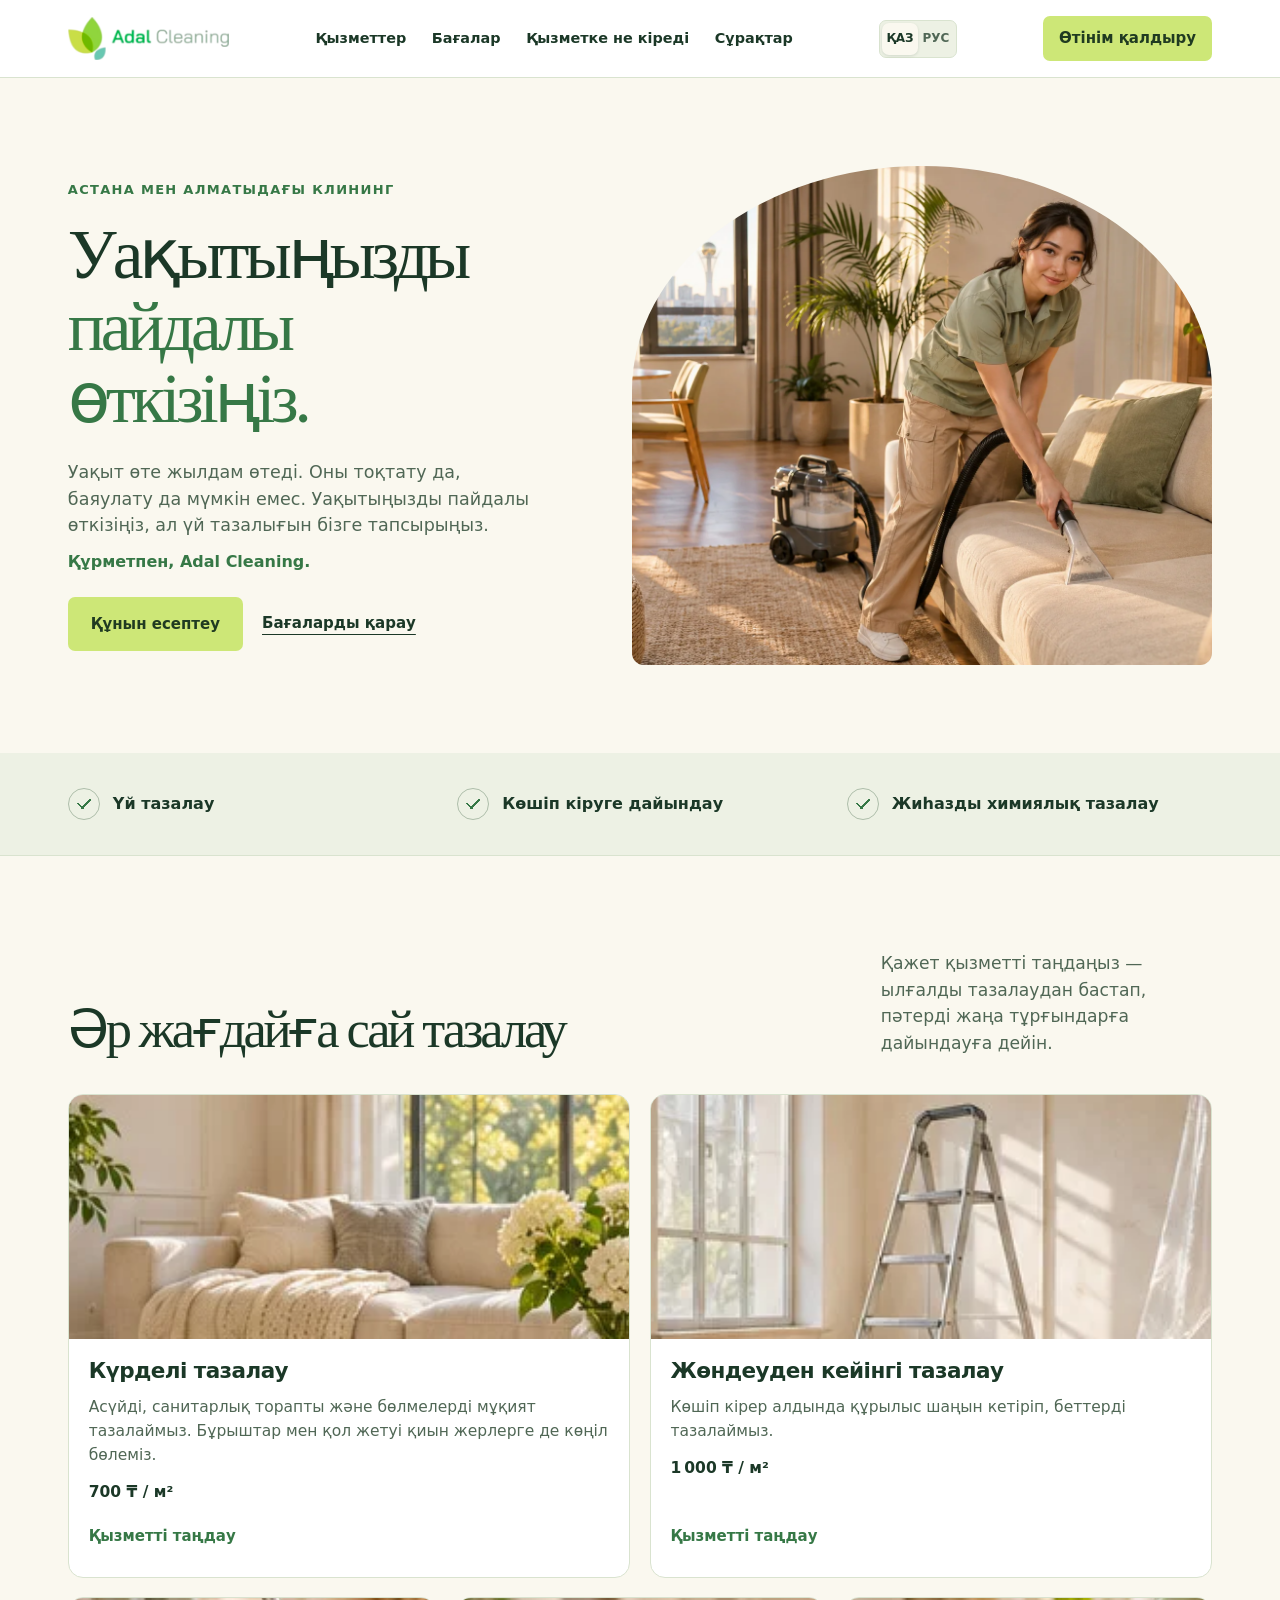
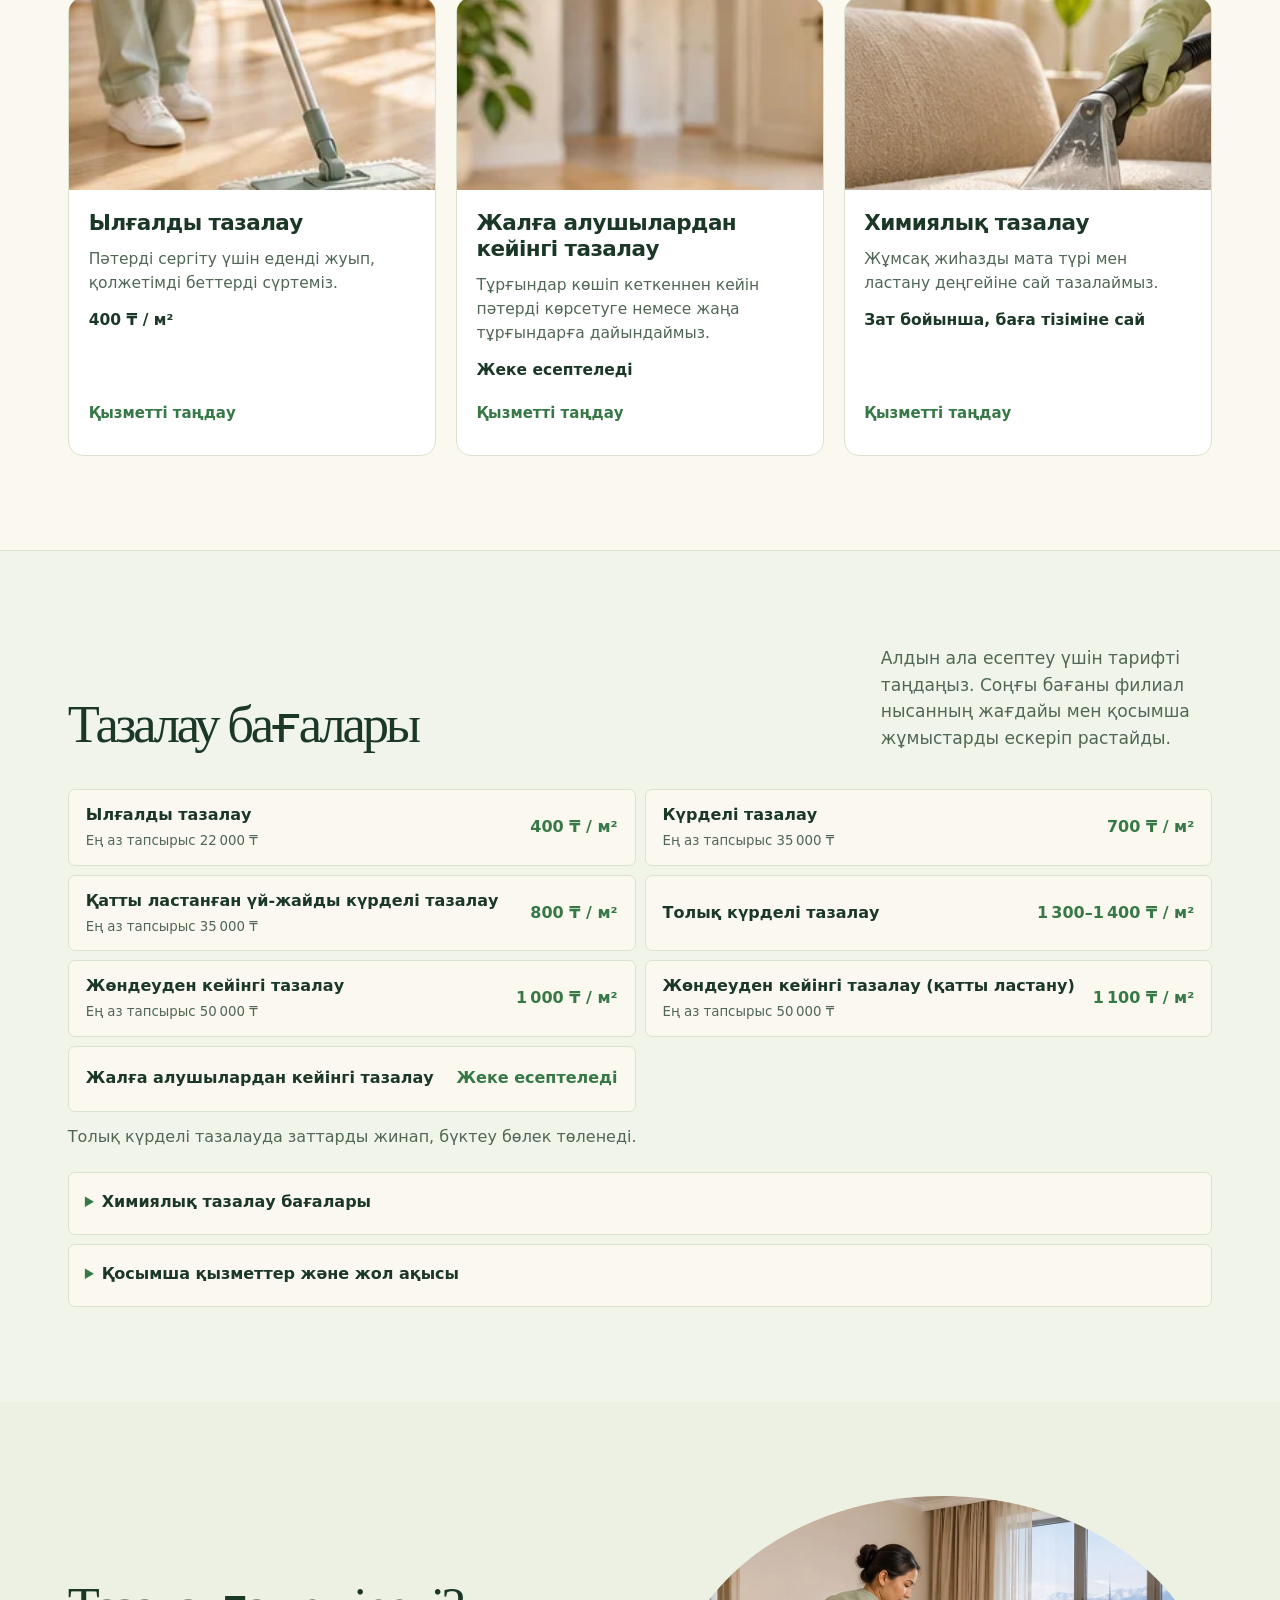
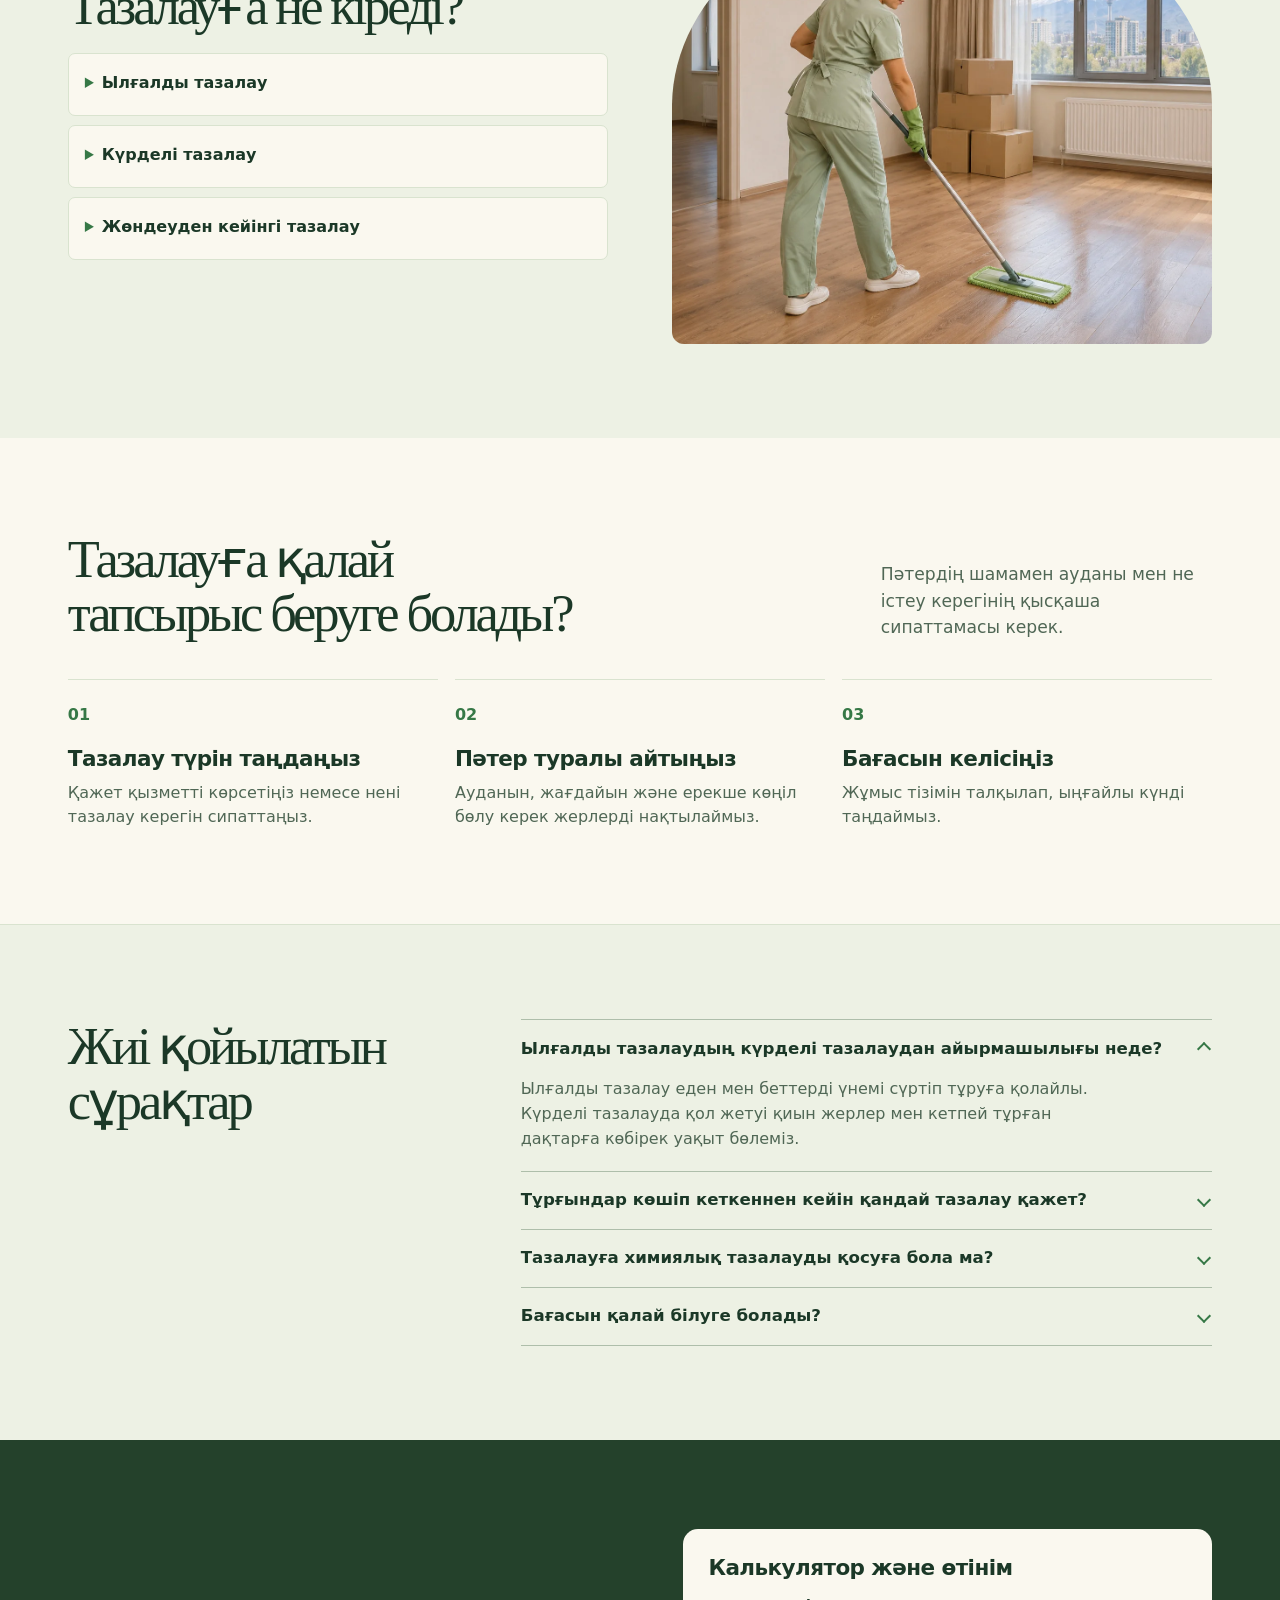
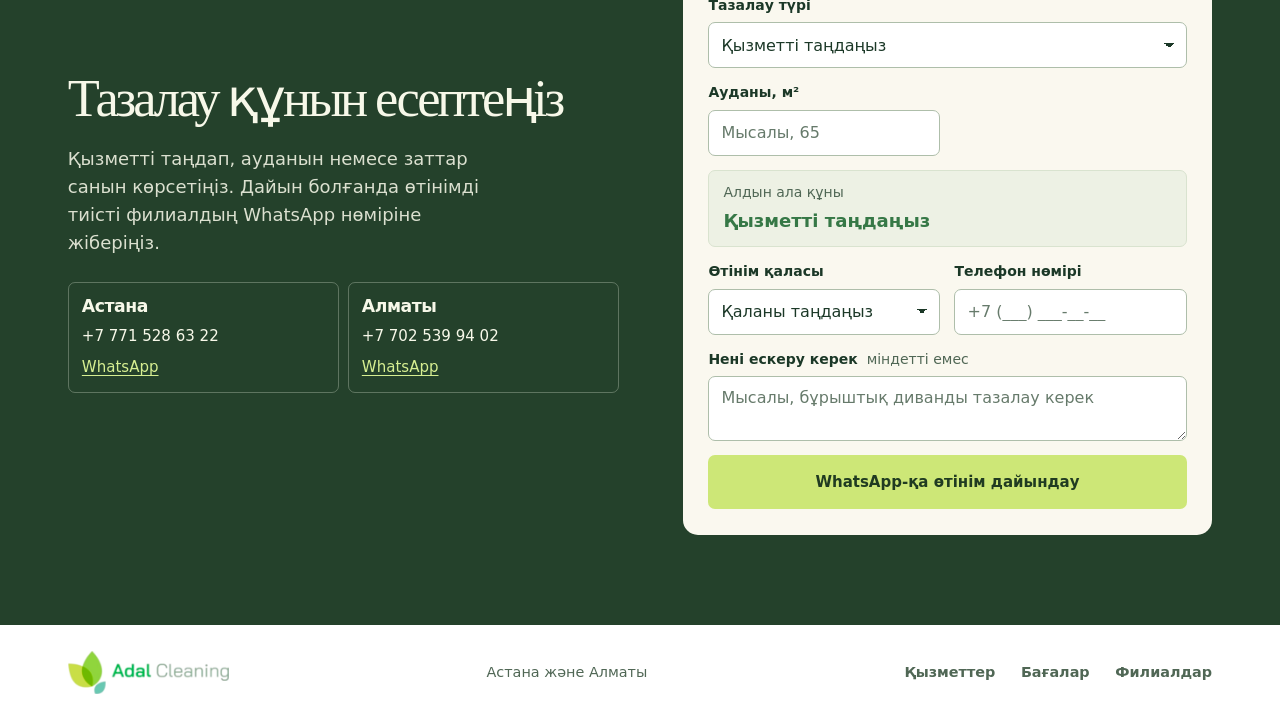
==== commit 304d709a: "Add Adal Cleaning prices, calculator and branch WhatsApp routing" ====
--- a/kk.html
+++ b/kk.html
@@ -3,13 +3,14 @@
 <head>
   <meta charset="utf-8">
   <meta name="viewport" content="width=device-width, initial-scale=1">
-  <meta name="description" content="Жөндеуден немесе жалға беруден кейін пәтерді ретке келтіреміз, еден мен жұмсақ жиһазды тазалаймыз.">
+  <meta name="description" content="Астана мен Алматыдағы тазалау және химиялық тазалау. Бағалар, онлайн есептеу және филиалдың WhatsApp нөмірі.">
   <meta name="theme-color" content="#faf8ef">
   <title>Adal Cleaning | Үй тазалау қызметі</title>
   <link rel="alternate" hreflang="ru" href="index.html">
   <link rel="alternate" hreflang="kk" href="kk.html">
   <link rel="icon" href="assets/logo.png" type="image/png">
   <link rel="stylesheet" href="shared/landing.css">
+  <link rel="stylesheet" href="shared/pricing.css">
   <script src="shared/landing.js" defer></script>
 </head>
 <body class="adal_cleaning" id="top" data-brand="Adal Cleaning">
@@ -27,8 +28,8 @@
       </button>
       <nav class="nav" id="site-nav" aria-label="Басты мәзір">
         <a href="#services">Қызметтер</a>
+        <a href="#prices">Бағалар</a>
         <a href="#details">Қызметке не кіреді</a>
-        <a href="#process">Тапсырыс беру</a>
         <a href="#faq">Сұрақтар</a>
         <a class="mobile-menu-cta" href="#contact">Өтінім қалдыру</a>
       </nav>
@@ -40,11 +41,13 @@
     <section class="hero" aria-labelledby="hero-title">
       <div class="wrap hero-grid">
         <div class="hero-text">
-          <p class="kicker">Үй тазалау қызметі</p>
-          <h1 id="hero-title">Таза үй.<br> <span>Өзіңізге<br> көбірек уақыт.</span></h1>
-          <p class="description">Жөндеуден немесе жалға беруден кейін пәтерді ретке келтіреміз, еден мен жұмсақ жиһазды тазалаймыз.</p>
+          <p class="kicker">Астана мен Алматыдағы клининг</p>
+          <h1 id="hero-title">Уақытыңызды <span>пайдалы өткізіңіз.</span></h1>
+          <p class="description">Уақыт өте жылдам өтеді. Оны тоқтату да, баяулату да мүмкін емес. Уақытыңызды пайдалы өткізіңіз, ал үй тазалығын бізге тапсырыңыз.</p>
+          <p class="hero-signature">Құрметпен, Adal Cleaning.</p>
           <div class="hero-cta">
             <a class="button" href="#contact">Құнын есептеу</a>
+            <a class="hero-link" href="#prices">Бағаларды қарау</a>
           </div>
         </div>
         <img src="assets/hero.webp" alt="Пәтер жинап жүрген клинер" class="hero-photo" fetchpriority="high">
@@ -69,7 +72,8 @@
             <div class="card-body">
               <h3>Күрделі тазалау</h3>
               <p>Асүйді, санитарлық торапты және бөлмелерді мұқият тазалаймыз. Бұрыштар мен қол жетуі қиын жерлерге де көңіл бөлеміз.</p>
-              <a class="service-link" href="#contact" data-service="Күрделі тазалау">Қызметті таңдау<span class="sr-only"> · Күрделі тазалау</span></a>
+              <p class="price">700 ₸ / м²</p>
+              <a class="service-link" href="#contact" data-service="general">Қызметті таңдау<span class="sr-only"> · Күрделі тазалау</span></a>
             </div>
           </article>
           <article class="card" data-reveal>
@@ -77,7 +81,8 @@
             <div class="card-body">
               <h3>Жөндеуден кейінгі тазалау</h3>
               <p>Көшіп кірер алдында құрылыс шаңын кетіріп, беттерді тазалаймыз.</p>
-              <a class="service-link" href="#contact" data-service="Жөндеуден кейінгі тазалау">Қызметті таңдау<span class="sr-only"> · Жөндеуден кейінгі тазалау</span></a>
+              <p class="price">1 000 ₸ / м²</p>
+              <a class="service-link" href="#contact" data-service="renovation">Қызметті таңдау<span class="sr-only"> · Жөндеуден кейінгі тазалау</span></a>
             </div>
           </article>
           <article class="card" data-reveal>
@@ -85,7 +90,8 @@
             <div class="card-body">
               <h3>Ылғалды тазалау</h3>
               <p>Пәтерді сергіту үшін еденді жуып, қолжетімді беттерді сүртеміз.</p>
-              <a class="service-link" href="#contact" data-service="Ылғалды тазалау">Қызметті таңдау<span class="sr-only"> · Ылғалды тазалау</span></a>
+              <p class="price">400 ₸ / м²</p>
+              <a class="service-link" href="#contact" data-service="wet">Қызметті таңдау<span class="sr-only"> · Ылғалды тазалау</span></a>
             </div>
           </article>
           <article class="card" data-reveal>
@@ -93,7 +99,8 @@
             <div class="card-body">
               <h3>Жалға алушылардан кейінгі тазалау</h3>
               <p>Тұрғындар көшіп кеткеннен кейін пәтерді көрсетуге немесе жаңа тұрғындарға дайындаймыз.</p>
-              <a class="service-link" href="#contact" data-service="Жалға алушылардан кейінгі тазалау">Қызметті таңдау<span class="sr-only"> · Жалға алушылардан кейінгі тазалау</span></a>
+              <p class="price">Жеке есептеледі</p>
+              <a class="service-link" href="#contact" data-service="tenants">Қызметті таңдау<span class="sr-only"> · Жалға алушылардан кейінгі тазалау</span></a>
             </div>
           </article>
           <article class="card" data-reveal>
@@ -101,22 +108,80 @@
             <div class="card-body">
               <h3>Химиялық тазалау</h3>
               <p>Жұмсақ жиһазды мата түрі мен ластану деңгейіне сай тазалаймыз.</p>
-              <a class="service-link" href="#contact" data-service="Химиялық тазалау">Қызметті таңдау<span class="sr-only"> · Химиялық тазалау</span></a>
-            </div>
-          </article>
+              <p class="price">Зат бойынша, баға тізіміне сай</p>
+              <a class="service-link" href="#contact" data-service="dry">Қызметті таңдау<span class="sr-only"> · Химиялық тазалау</span></a>
+            </div>
+          </article>
+        </div>
+      </div>
+    </section>
+    <section class="pad pricing" id="prices" aria-labelledby="prices-title">
+      <div class="wrap">
+        <div class="section-title" data-reveal>
+          <h2 id="prices-title">Тазалау бағалары</h2>
+          <p class="aside">Алдын ала есептеу үшін тарифті таңдаңыз. Соңғы бағаны филиал нысанның жағдайы мен қосымша жұмыстарды ескеріп растайды.</p>
+        </div>
+        <div class="tariffs" data-reveal>
+          <a class="tariff" href="#contact" data-service="wet"><span>Ылғалды тазалау<small>Ең аз тапсырыс 22 000 ₸</small></span><strong>400 ₸ / м²</strong><span class="sr-only"> · Есептеу</span></a>
+          <a class="tariff" href="#contact" data-service="general"><span>Күрделі тазалау<small>Ең аз тапсырыс 35 000 ₸</small></span><strong>700 ₸ / м²</strong><span class="sr-only"> · Есептеу</span></a>
+          <a class="tariff" href="#contact" data-service="general-heavy"><span>Қатты ластанған үй-жайды күрделі тазалау<small>Ең аз тапсырыс 35 000 ₸</small></span><strong>800 ₸ / м²</strong><span class="sr-only"> · Есептеу</span></a>
+          <a class="tariff" href="#contact" data-service="general-full"><span>Толық күрделі тазалау</span><strong>1 300–1 400 ₸ / м²</strong><span class="sr-only"> · Есептеу</span></a>
+          <a class="tariff" href="#contact" data-service="renovation"><span>Жөндеуден кейінгі тазалау<small>Ең аз тапсырыс 50 000 ₸</small></span><strong>1 000 ₸ / м²</strong><span class="sr-only"> · Есептеу</span></a>
+          <a class="tariff" href="#contact" data-service="renovation-heavy"><span>Жөндеуден кейінгі тазалау (қатты ластану)<small>Ең аз тапсырыс 50 000 ₸</small></span><strong>1 100 ₸ / м²</strong><span class="sr-only"> · Есептеу</span></a>
+          <a class="tariff" href="#contact" data-service="tenants"><span>Жалға алушылардан кейінгі тазалау</span><strong>Жеке есептеледі</strong><span class="sr-only"> · Есептеу</span></a>
+        </div>
+        <p class="tariff-note">Толық күрделі тазалауда заттарды жинап, бүктеу бөлек төленеді.</p>
+        <div class="price-details" data-reveal>
+          <details>
+            <summary>Химиялық тазалау бағалары</summary>
+            <dl>
+            <div><dt>Орындықтар</dt><dd>1 000–3 000 ₸</dd></div>
+            <div><dt>Кресло</dt><dd>5 000–10 000 ₸</dd></div>
+            <div><dt>Диван</dt><dd>10 000 ₸ бастап</dd></div>
+            <div><dt>Жастықтар</dt><dd>500–800 ₸</dd></div>
+            <div><dt>Балалар матрасы</dt><dd>5 000 ₸ дейін</dd></div>
+            <div><dt>1,5 м матрас</dt><dd>8 000–10 000 ₸</dd></div>
+            <div><dt>Екі кісілік матрас</dt><dd>10 000–18 000 ₸</dd></div>
+            <div><dt>Кереуеттің бас жағы</dt><dd>4 000–8 000 ₸</dd></div>
+            <div><dt>Кереует</dt><dd>5 000–9 000 ₸</dd></div>
+            <div><dt>Пуф</dt><dd>2 000–6 000 ₸</dd></div>
+            <div><dt>Ковролин және кілем жабындары</dt><dd>1 000 ₸ / м²</dd></div>
+            </dl>
+            <p>Баға өлшемі мен ластану деңгейіне байланысты.</p>
+            <a class="service-link" href="#contact" data-service="dry">Химиялық тазалау құнын есептеу</a>
+          </details>
+          <details>
+            <summary>Қосымша қызметтер және жол ақысы</summary>
+            <dl>
+            <div><dt>Асүй гарнитурының ішін жуу</dt><dd>3 000 ₸ / қума м</dd></div>
+            <div><dt>Шкафтардың ішін жуу</dt><dd>1 500 ₸ / қума м</dd></div>
+            <div><dt>Тоңазытқыш</dt><dd>3 000 ₸</dd></div>
+            <div><dt>Мұздатқыш камерасы бар тоңазытқыш</dt><dd>5 000 ₸</dd></div>
+            <div><dt>Екі камералы тоңазытқыш</dt><dd>7 000 ₸</dd></div>
+            <div><dt>Ыдыс жуғыш машина</dt><dd>3 000 ₸</dd></div>
+            <div><dt>Тұмшапеш</dt><dd>5 000 ₸</dd></div>
+            <div><dt>Кондиционер</dt><dd>2 000 ₸</dd></div>
+            <div><dt>Тюльді шешіп, жуып, қайта ілу</dt><dd>2 000 ₸ / терезе</dd></div>
+            <div><dt>Тюль мен пердені шешіп, жуып, қайта ілу</dt><dd>5 000 ₸ / терезе</dd></div>
+            <div><dt>Үтіктеу</dt><dd>1 500 ₸ / 30 мин</dd></div>
+            <div><dt>Кір жуғыш машина</dt><dd>5 000 ₸</dd></div>
+            <div><dt>Жөндеуден кейін балконды тазалау</dt><dd>5 000–10 000 ₸</dd></div>
+            <div><dt>Қала сыртына шығу</dt><dd>5 000 ₸ бастап</dd></div>
+            </dl>
+            <p>Қала сыртына шығу құны қашықтыққа байланысты.</p>
+          </details>
         </div>
       </div>
     </section>
     <section class="pad secondary " id="details" aria-labelledby="details-title">
       <div class="wrap split" data-reveal>
         <div class="secondary-copy">
-          <h2 id="details-title">Пәтерді көшіп кіруге дайындау</h2>
-          <p class="intro">Көшкелі жатырсыз ба, әлде жаңа тұрғындарды күтіп жүрсіз бе? Пәтердің жағдайын талқылап, лайық тазалау түрін ұсынамыз.</p>
-          <ul class="rows" role="list">
-            <li>Жөндеуден кейін — құрылыс шаңын кетіру</li>
-            <li>Жалға алушылардан кейін — асүйді, жуынатын бөлмені және басқа бөлмелерді ретке келтіру</li>
-            <li>Жиһаз үшін — химиялық тазалау құнын бөлек есептеу</li>
-          </ul>
+          <h2 id="details-title">Тазалауға не кіреді?</h2>
+          <div class="price-details scope-details">
+            <details><summary>Ылғалды тазалау</summary><p>Ашық беттер мен жиһаздың алдыңғы бетін сүртеміз, кілемдерді шаңсорғышпен тазалаймыз, еденді, еден жиегін және сантехниканы жуамыз, тұрмыстық қоқысты шығарамыз.</p></details>
+            <details><summary>Күрделі тазалау</summary><p>Қабырға, төбе, радиатор мен люстраның шаңын тазалаймыз, маусымға қарай терезенің сыртын жуамыз, пердені бумен тазалаймыз. Еден мен еден жиегін жуып, жылжымалы жиһаздың артын, асүй жиһазының алдыңғы бетін, сорғыш пен санитарлық торапты тазалаймыз. Шкаф, тоңазытқыш және пештің ішін жуу бөлек төленеді.</p></details>
+            <details><summary>Жөндеуден кейінгі тазалау</summary><p>Қолжетімді беттердегі құрылыс шаңын кетіріп, терезелерді, жақтауларды және терезе алдындағы тақтайларды жуамыз, үлдір мен жапсырмаларды шешеміз. Радиатор мен сантехниканы тазалап, еденді жуамыз, мүмкін болған жерде цемент пен бояу іздерін кетіреміз.</p></details>
+          </div>
         </div>
         <img src="assets/detail.webp" alt="Пәтерді кәсіби тазалау" class="photobox" loading="lazy" decoding="async">
       </div>
@@ -172,24 +237,69 @@
     <section class="contact" id="contact" aria-labelledby="contact-title">
       <div class="wrap">
         <div data-reveal>
-          <h2 id="contact-title">Үйіңізге сай тазалау түрін ұсынамыз</h2>
-          <p>Пәтер туралы айтып, қызметті таңдаңыз. Жұмыс көлемін келісіп, бағасын есептейміз.</p>
+          <h2 id="contact-title">Тазалау құнын есептеңіз</h2>
+          <p>Қызметті таңдап, ауданын немесе заттар санын көрсетіңіз. Дайын болғанда өтінімді тиісті филиалдың WhatsApp нөміріне жіберіңіз.</p>
+          <div class="branch-list" aria-label="Филиалдардың байланыс нөмірлері">
+            <div class="branch">
+              <h3>Астана</h3>
+              <a href="tel:+77715286322">+7 771 528 63 22</a>
+              <a href="https://wa.me/77715286322" aria-label="WhatsApp арқылы жазу · Астана">WhatsApp</a>
+            </div>
+            <div class="branch">
+              <h3>Алматы</h3>
+              <a href="tel:+77025399402">+7 702 539 94 02</a>
+              <a href="https://wa.me/77025399402" aria-label="WhatsApp арқылы жазу · Алматы">WhatsApp</a>
+            </div>
+          </div>
         </div>
         <form id="quote-form" data-reveal>
-          <h3 class="full">Бағаны есептеуге өтінім</h3>
-          <p class="form-hint full">Өтінім мәтінін дайындап, өзіңізге ыңғайлы мессенджер арқылы жіберіңіз.</p>
+          <h3 class="full">Калькулятор және өтінім</h3>
           <label class="full" for="service">Тазалау түрі
             <select id="service" name="service" required>
               <option value="">Қызметті таңдаңыз</option>
-              <option>Күрделі тазалау</option>
-              <option>Жөндеуден кейінгі тазалау</option>
-              <option>Ылғалды тазалау</option>
-              <option>Жалға алушылардан кейінгі тазалау</option>
-              <option>Химиялық тазалау</option>
+              <option value="wet" data-low="400" data-high="400" data-minimum="22000">Ылғалды тазалау</option>
+              <option value="general" data-low="700" data-high="700" data-minimum="35000">Күрделі тазалау</option>
+              <option value="general-heavy" data-low="800" data-high="800" data-minimum="35000">Қатты ластанған үй-жайды күрделі тазалау</option>
+              <option value="general-full" data-low="1300" data-high="1400" data-minimum="0">Толық күрделі тазалау</option>
+              <option value="renovation" data-low="1000" data-high="1000" data-minimum="50000">Жөндеуден кейінгі тазалау</option>
+              <option value="renovation-heavy" data-low="1100" data-high="1100" data-minimum="50000">Жөндеуден кейінгі тазалау (қатты ластану)</option>
+              <option value="tenants" data-low="0" data-high="0" data-minimum="0">Жалға алушылардан кейінгі тазалау</option>
+              <option value="dry" data-low="0" data-high="0" data-minimum="0">Химиялық тазалау</option>
             </select>
           </label>
-          <label for="area">Ауданы, м²
-            <input id="area" name="area" type="number" min="1" step="any" inputmode="decimal" placeholder="Мысалы, 65">
+          <label class="full" for="item" id="item-field" hidden>Жиһаз немесе жабын
+            <select id="item" name="item" disabled>
+              <option value="">Түрін таңдаңыз</option>
+              <option value="1" data-low="1000" data-high="3000" data-area="false">Орындықтар</option>
+              <option value="2" data-low="5000" data-high="10000" data-area="false">Кресло</option>
+              <option value="3" data-low="10000" data-high="0" data-area="false">Диван</option>
+              <option value="4" data-low="500" data-high="800" data-area="false">Жастықтар</option>
+              <option value="5" data-low="0" data-high="5000" data-area="false">Балалар матрасы</option>
+              <option value="6" data-low="8000" data-high="10000" data-area="false">1,5 м матрас</option>
+              <option value="7" data-low="10000" data-high="18000" data-area="false">Екі кісілік матрас</option>
+              <option value="8" data-low="4000" data-high="8000" data-area="false">Кереуеттің бас жағы</option>
+              <option value="9" data-low="5000" data-high="9000" data-area="false">Кереует</option>
+              <option value="10" data-low="2000" data-high="6000" data-area="false">Пуф</option>
+              <option value="11" data-low="1000" data-high="1000" data-area="true">Ковролин және кілем жабындары</option>
+            </select>
+          </label>
+          <label for="area" id="area-field">Ауданы, м²
+            <input id="area" name="area" type="number" min="0.1" step="any" inputmode="decimal" placeholder="Мысалы, 65">
+          </label>
+          <label for="quantity" id="quantity-field" hidden>Саны, дана
+            <input id="quantity" name="quantity" type="number" min="1" step="1" inputmode="numeric" value="1" disabled>
+          </label>
+          <div class="estimate full">
+            <span>Алдын ала құны</span>
+            <output id="estimate" for="service area item quantity" aria-live="polite">Қызметті таңдаңыз</output>
+            <small id="estimate-note"></small>
+          </div>
+          <label for="city">Өтінім қаласы
+            <select id="city" name="city" required>
+              <option value="">Қаланы таңдаңыз</option>
+              <option value="astana" data-whatsapp="77715286322">Астана</option>
+              <option value="almaty" data-whatsapp="77025399402">Алматы</option>
+            </select>
           </label>
           <label for="phone">Телефон нөмірі
             <input id="phone" name="phone" type="tel" autocomplete="tel" inputmode="tel" maxlength="32" placeholder="+7 (___) ___-__-__" required>
@@ -197,7 +307,7 @@
           <label class="full" for="notes">Нені ескеру керек <span>міндетті емес</span>
             <textarea id="notes" name="notes" rows="2" maxlength="500" placeholder="Мысалы, бұрыштық диванды тазалау керек"></textarea>
           </label>
-          <button class="button full" type="submit" disabled>Өтінімді дайындау</button>
+          <button class="button full" type="submit" disabled>WhatsApp-қа өтінім дайындау</button>
           <noscript class="full"><p class="form-hint">Өтінім мәтінін дайындау үшін JavaScript қосыңыз.</p></noscript>
           <div class="form-result full" id="quote-result" hidden>
             <p class="result-status" id="quote-status" role="status"></p>
@@ -205,7 +315,7 @@
             <textarea id="quote-message" rows="5" readonly></textarea>
             <div class="result-actions">
               <button class="button button-outline" id="quote-copy" type="button">Көшіру</button>
-              <button class="button" id="quote-share" type="button" hidden>Бөлісу</button>
+              <a class="button" id="quote-whatsapp" target="_blank" rel="noopener noreferrer">WhatsApp ашу</a>
             </div>
           </div>
         </form>
@@ -215,10 +325,11 @@
   <footer class="foot">
     <div class="wrap">
       <a class="logo" href="#top" aria-label="Adal Cleaning — беттің басына"><img src="assets/logo.png" alt="" decoding="async"></a>
-      <span>Клининг компаниясы</span>
+      <span>Астана және Алматы</span>
       <nav aria-label="Беттің төменгі бөлігі">
         <a href="#services">Қызметтер</a>
-        <a href="#contact">Өтінім қалдыру</a>
+        <a href="#prices">Бағалар</a>
+        <a href="#contact">Филиалдар</a>
       </nav>
     </div>
   </footer>
--- a/shared/landing.css
+++ b/shared/landing.css
@@ -601,7 +601,11 @@
 }
 
 @media (max-width: 1040px) {
-  :root { scroll-padding-top: 82px; }
+  :root { scroll-padding-top: 16px; }
+
+  /* Scroll with the page on touch layouts so iOS browser chrome can't pin
+     the site header over an anchor destination or form field. */
+  .top { position: relative; }
 
   .top-inner { min-height: 66px; gap: 14px; }
   .logo img { height: 37px; }
--- a/shared/pricing.css
+++ b/shared/pricing.css
@@ -0,0 +1,92 @@
+.adal_cleaning .hero h1 {
+  font-size: clamp(3.05rem, 5.4vw, 5.2rem);
+  max-width: 12ch;
+}
+.adal_cleaning .hero h1 span { display: block; }
+.adal_cleaning .hero .description { margin-bottom: 11px; }
+.hero-signature { margin-bottom: 22px; color: var(--mark); font-weight: 650; }
+
+.pricing { border-top: 1px solid var(--line); background: #f1f5e9; }
+.tariffs, .price-details { display: grid; gap: 9px; }
+.tariffs { grid-template-columns: repeat(2, minmax(0,1fr)); }
+.tariff {
+  display: flex;
+  align-items: center;
+  justify-content: space-between;
+  gap: 8px 16px;
+  min-height: 66px;
+  padding: 13px 17px;
+  border: 1px solid var(--line);
+  border-radius: var(--small);
+  background: var(--paper);
+  font-weight: 660;
+  transition: border-color .2s, background-color .2s;
+}
+.tariff:hover { background: #e6edd9; border-color: var(--mark); }
+.tariff strong, .price-details dd { color: var(--mark); white-space: nowrap; }
+.tariff small { display: block; margin-top: 3px; color: var(--muted); font-weight: 500; }
+.tariff-note { margin: 13px 0 23px; color: var(--muted); }
+.price-details details {
+  padding: 12px 16px;
+  border: 1px solid var(--line);
+  border-radius: var(--small);
+  background: var(--paper);
+}
+.price-details summary {
+  min-height: 37px;
+  padding-block: 5px;
+  cursor: pointer;
+  font-weight: 730;
+}
+.price-details summary::marker { color: var(--mark); }
+.price-details dl { margin: 10px 0; }
+.price-details dl div {
+  display: grid;
+  grid-template-columns: minmax(0, 1fr) auto;
+  align-items: baseline;
+  gap: 12px;
+  padding-block: 8px;
+  border-top: 1px solid var(--line);
+}
+.price-details dd { margin: 0; font-weight: 690; }
+.price-details p { margin-block: 8px; color: var(--muted); }
+.contact .branch-list {
+  display: grid;
+  grid-template-columns: repeat(2, minmax(0,1fr));
+  gap: 9px;
+  margin-top: 25px;
+}
+.branch {
+  display: grid;
+  justify-items: start;
+  gap: 8px;
+  padding: 13px;
+  border: 1px solid rgb(245 249 233 / .28);
+  border-radius: var(--small);
+}
+.branch h3 { font-size: 1.08rem; }
+.branch a { font-size: .94rem; }
+.branch a:last-child { color: #d6ee91; text-decoration: underline; text-underline-offset: 3px; }
+.branch a:hover { text-decoration: underline; }
+
+.estimate {
+  display: grid;
+  gap: 3px;
+  padding: 11px 14px;
+  border: 1px solid var(--line);
+  border-radius: var(--small);
+  background: var(--tint);
+}
+.estimate span, .estimate small { color: var(--muted); font-size: .875rem; }
+.estimate small:empty { display: none; }
+.estimate output { color: var(--mark); font-size: 1.13rem; font-weight: 760; }
+
+@media (max-width: 760px) {
+  .tariffs { grid-template-columns: minmax(0, 1fr); }
+  .adal_cleaning .hero h1 { font-size: clamp(2.8rem, 9.2vw, 4.3rem); }
+}
+@media (max-width: 385px) {
+  .tariff { flex-wrap: wrap; gap: 3px 10px; padding: 11px 13px; }
+  .price-details dl div { gap: 8px; font-size: .91rem; }
+  .contact .branch { padding: 10px; }
+}
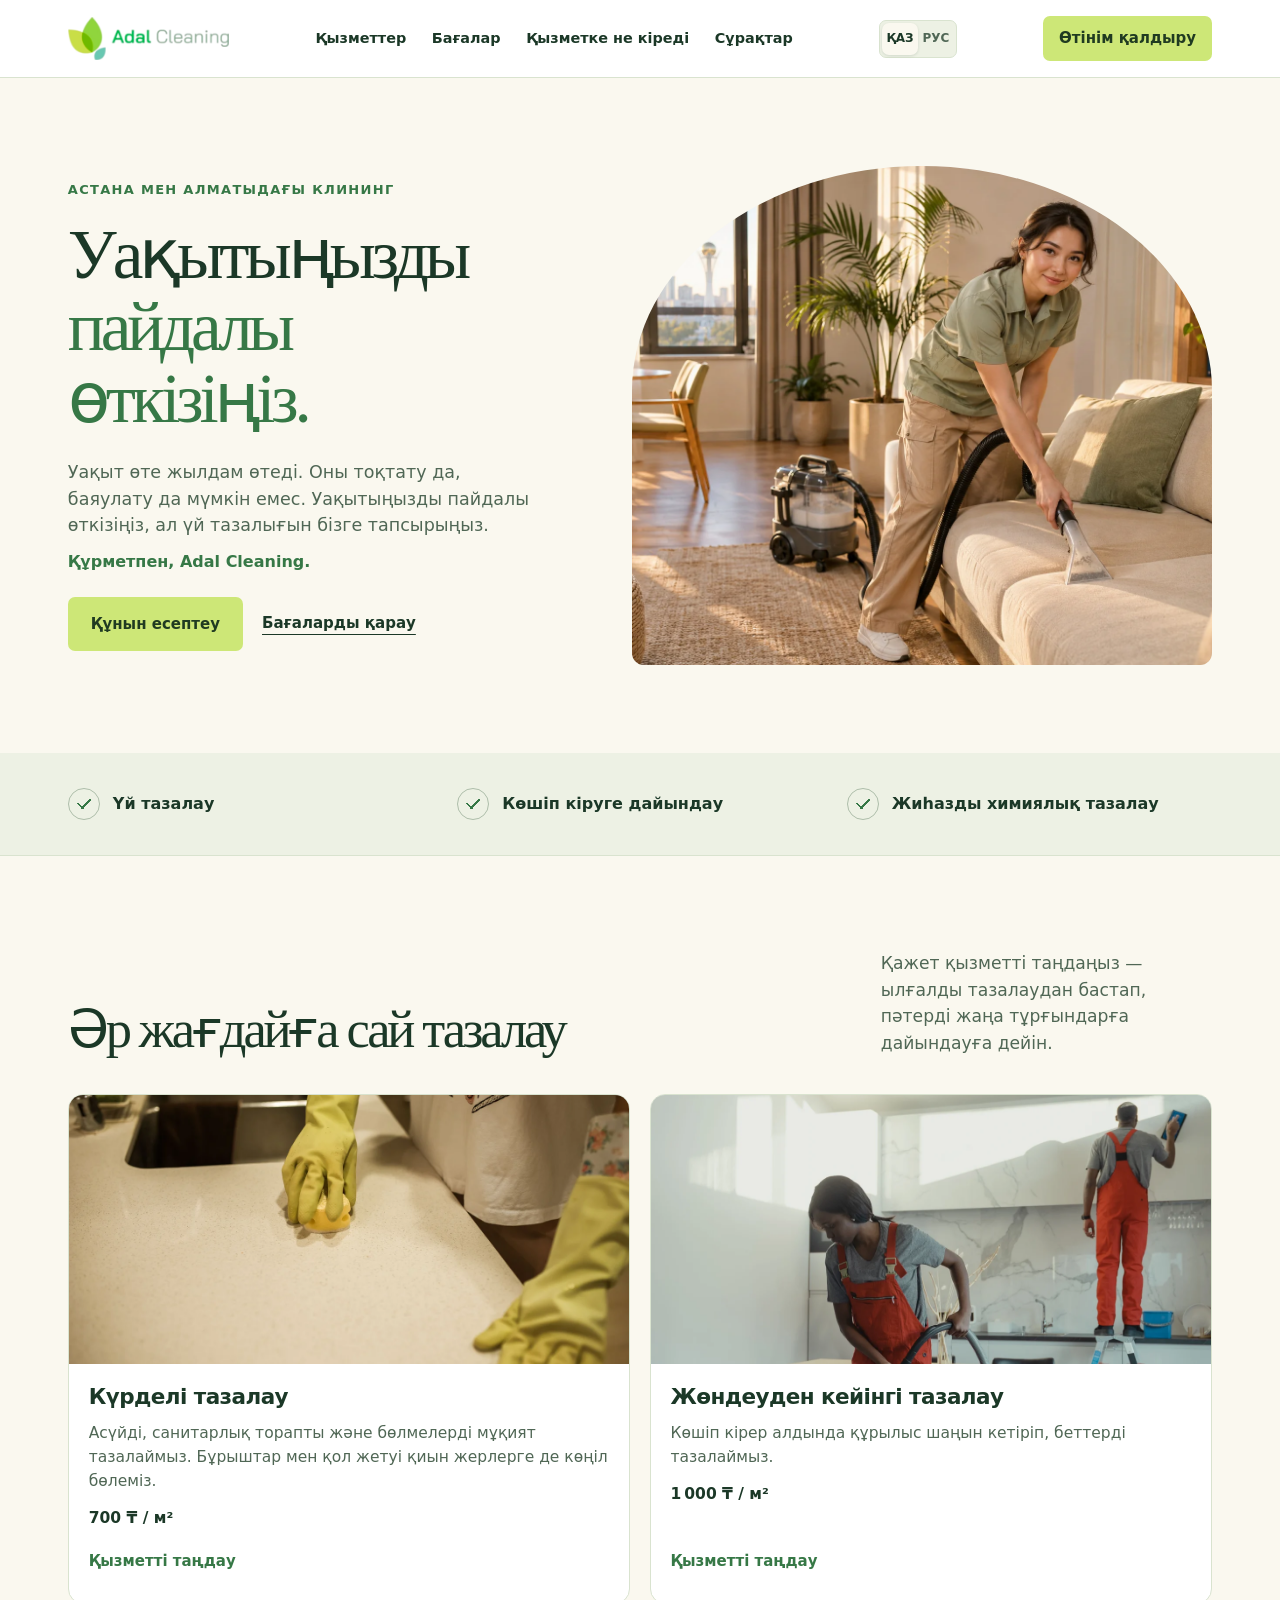
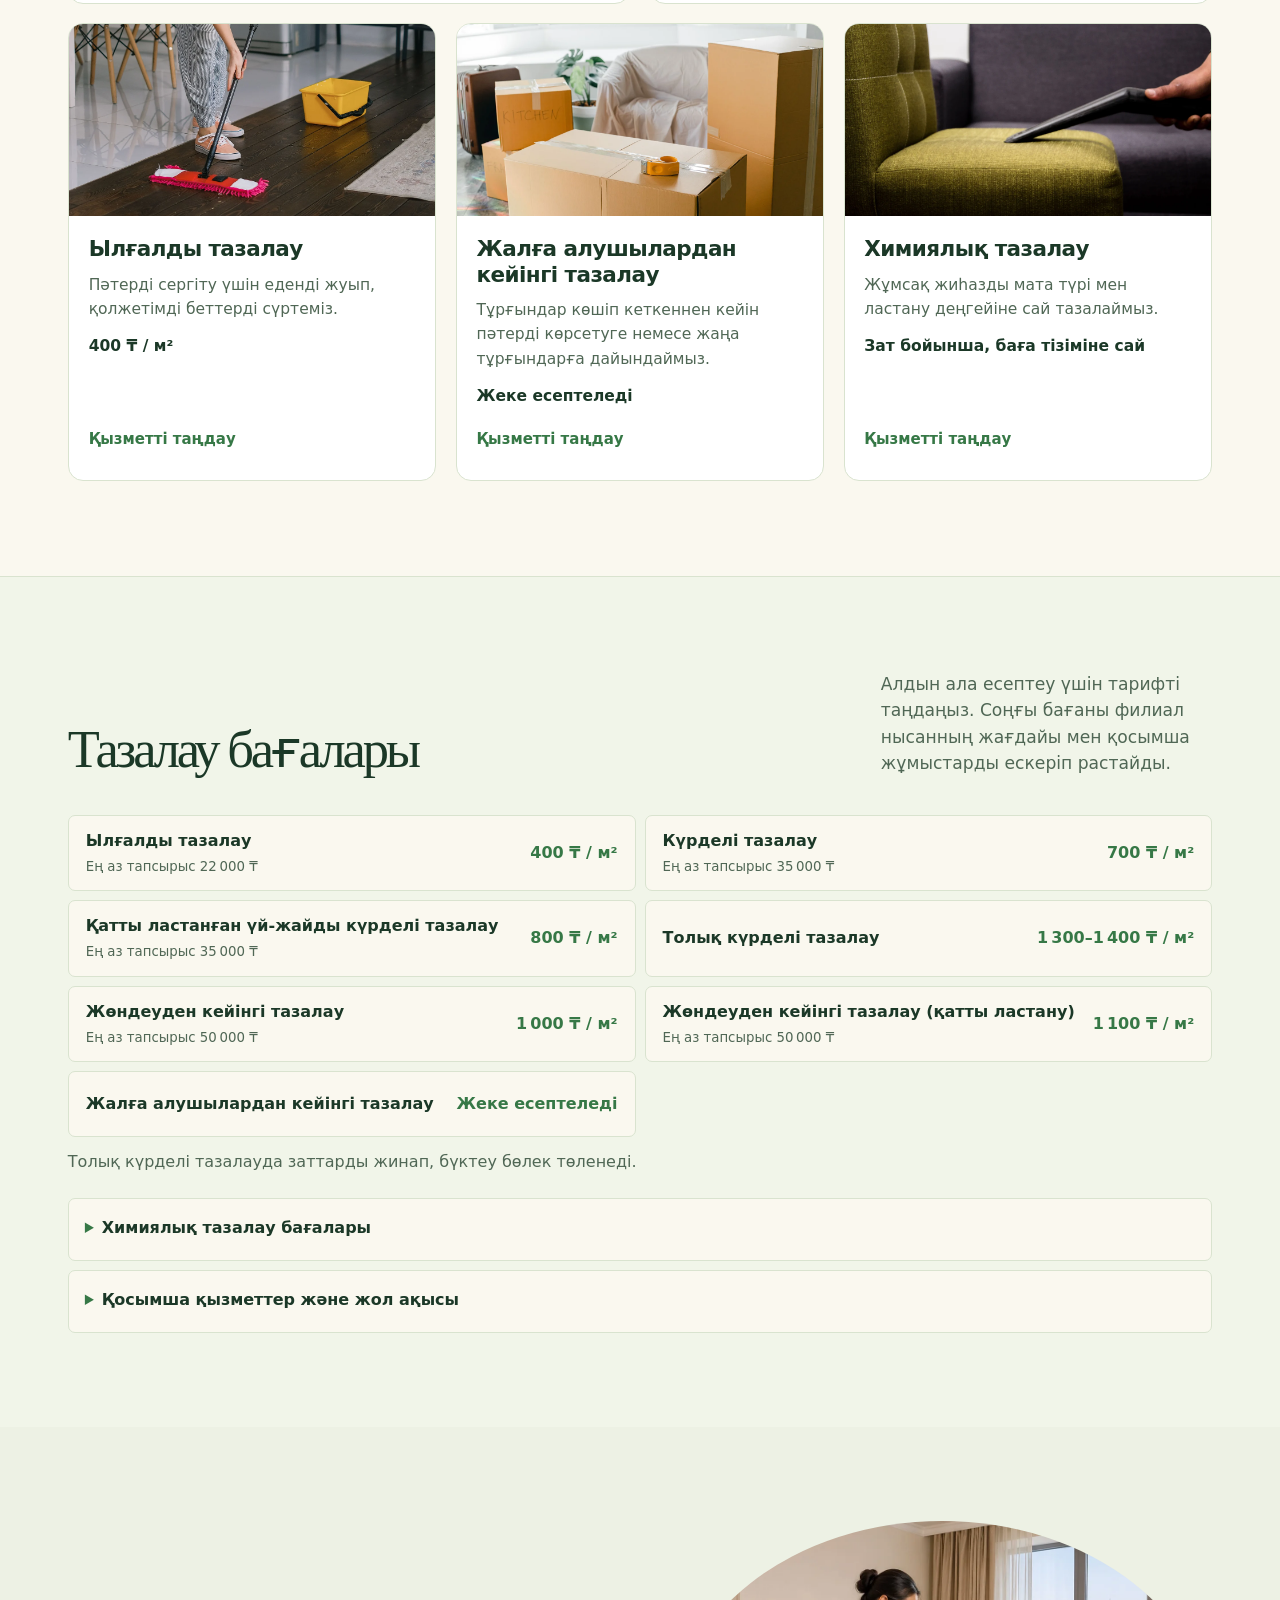
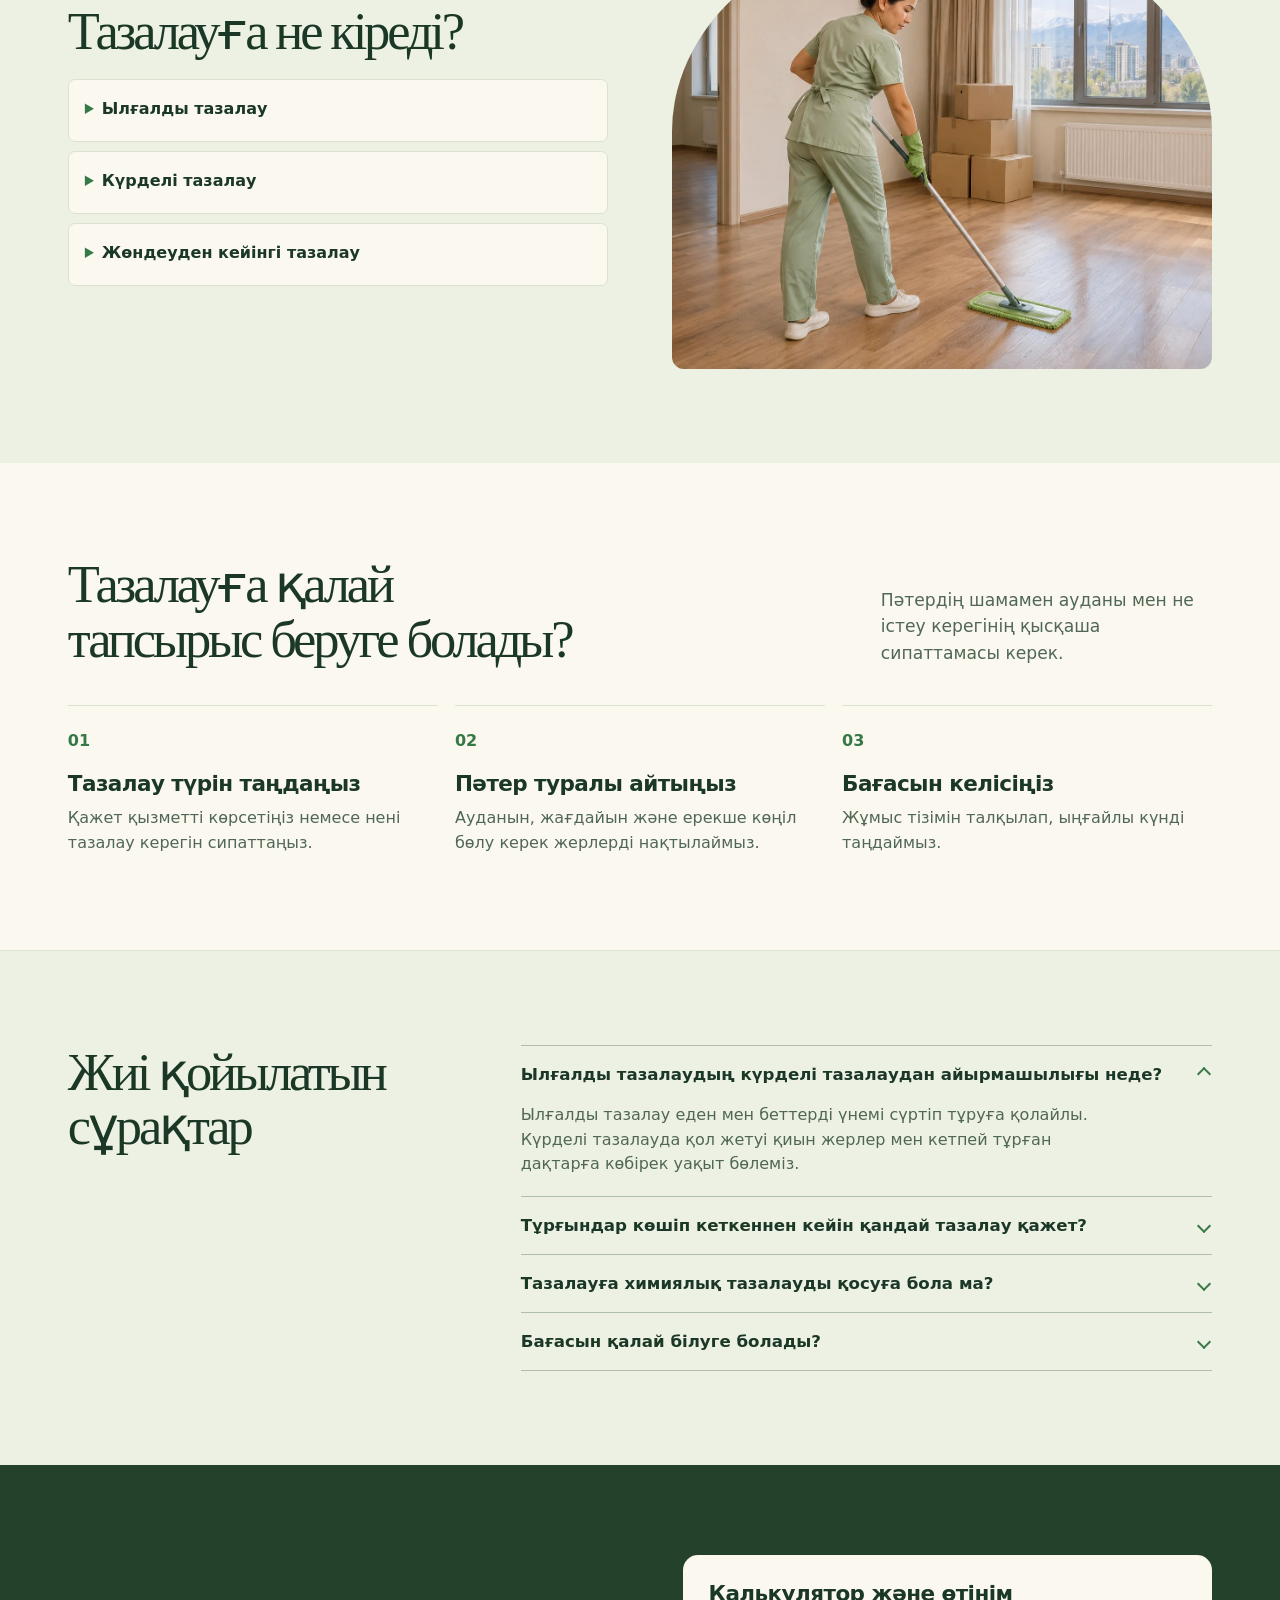
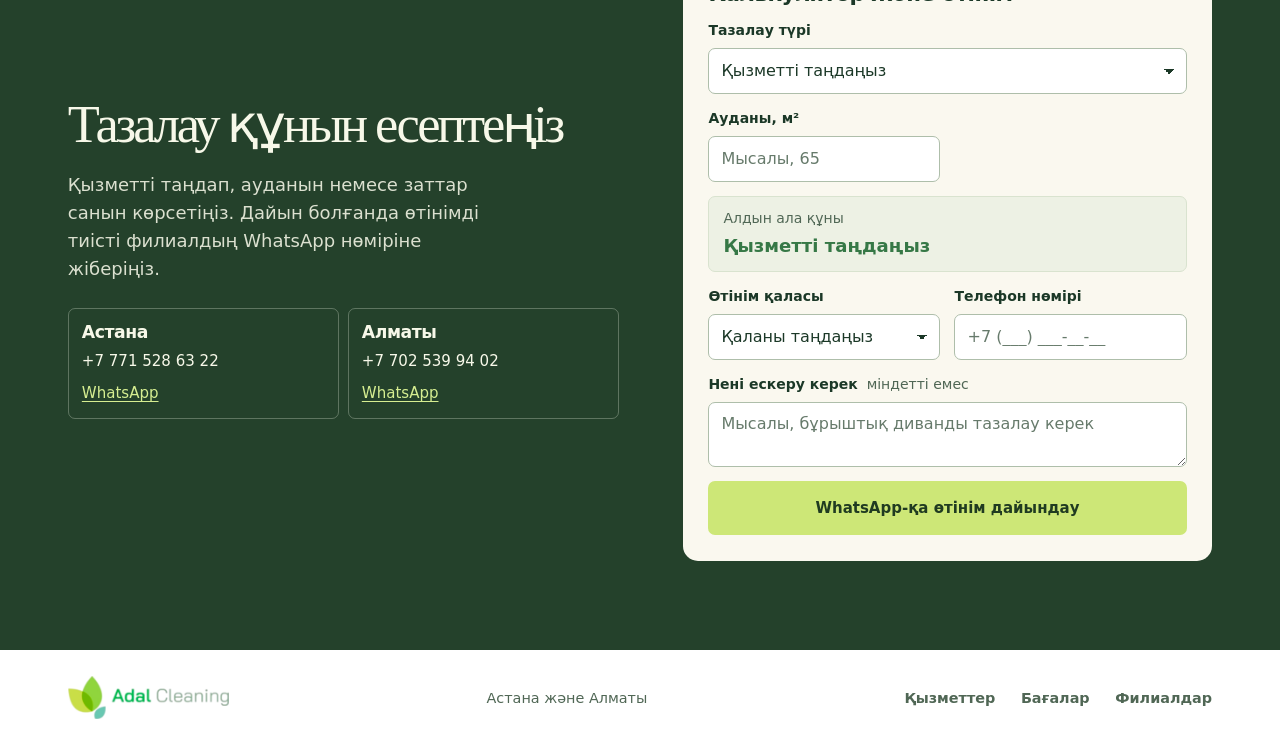
==== commit fb5de141: "Use sharper real photos for Adal Cleaning services Pexels photo IDs by card: 5591908, 6196692, 75131" ====
--- a/kk.html
+++ b/kk.html
@@ -68,7 +68,7 @@
         </div>
         <div class="cards">
           <article class="card" data-reveal>
-            <div class="card-media"><img src="assets/card-1.webp" alt="" loading="lazy" decoding="async"></div>
+            <div class="card-media"><img src="assets/service-deep.webp" alt="" width="1280" height="768" loading="lazy" decoding="async"></div>
             <div class="card-body">
               <h3>Күрделі тазалау</h3>
               <p>Асүйді, санитарлық торапты және бөлмелерді мұқият тазалаймыз. Бұрыштар мен қол жетуі қиын жерлерге де көңіл бөлеміз.</p>
@@ -77,7 +77,7 @@
             </div>
           </article>
           <article class="card" data-reveal>
-            <div class="card-media"><img src="assets/card-2.webp" alt="" loading="lazy" decoding="async"></div>
+            <div class="card-media"><img src="assets/service-renovation.webp" alt="" width="1280" height="768" loading="lazy" decoding="async"></div>
             <div class="card-body">
               <h3>Жөндеуден кейінгі тазалау</h3>
               <p>Көшіп кірер алдында құрылыс шаңын кетіріп, беттерді тазалаймыз.</p>
@@ -86,7 +86,7 @@
             </div>
           </article>
           <article class="card" data-reveal>
-            <div class="card-media"><img src="assets/card-3.webp" alt="" loading="lazy" decoding="async"></div>
+            <div class="card-media"><img src="assets/service-wet.webp" alt="" width="1280" height="768" loading="lazy" decoding="async"></div>
             <div class="card-body">
               <h3>Ылғалды тазалау</h3>
               <p>Пәтерді сергіту үшін еденді жуып, қолжетімді беттерді сүртеміз.</p>
@@ -95,7 +95,7 @@
             </div>
           </article>
           <article class="card" data-reveal>
-            <div class="card-media"><img src="assets/card-4.webp" alt="" loading="lazy" decoding="async"></div>
+            <div class="card-media"><img src="assets/service-move.webp" alt="" width="1280" height="768" loading="lazy" decoding="async"></div>
             <div class="card-body">
               <h3>Жалға алушылардан кейінгі тазалау</h3>
               <p>Тұрғындар көшіп кеткеннен кейін пәтерді көрсетуге немесе жаңа тұрғындарға дайындаймыз.</p>
@@ -104,7 +104,7 @@
             </div>
           </article>
           <article class="card" data-reveal>
-            <div class="card-media"><img src="assets/card-5.webp" alt="" loading="lazy" decoding="async"></div>
+            <div class="card-media"><img src="assets/service-upholstery.webp" alt="" width="1280" height="768" loading="lazy" decoding="async"></div>
             <div class="card-body">
               <h3>Химиялық тазалау</h3>
               <p>Жұмсақ жиһазды мата түрі мен ластану деңгейіне сай тазалаймыз.</p>
--- a/shared/landing.css
+++ b/shared/landing.css
@@ -587,7 +587,7 @@
 .adal_cleaning .card { grid-column: span 2; }
 .adal_cleaning .card:nth-child(-n+2) { grid-column: span 3; }
 .adal_cleaning .card img { height: clamp(157px, 15vw, 204px); }
-.adal_cleaning .card:nth-child(-n+2) img { height: clamp(188px, 19vw, 255px); }
+.adal_cleaning .card:nth-child(-n+2) img { height: clamp(188px, 21vw, 300px); }
 .adal_cleaning .secondary .photobox { object-position: 54% 64%; border-radius: 50% 50% 12px 12px / 47% 47% 12px 12px; }
 
 @media (min-width: 1001px) {
--- a/shared/pricing.css
+++ b/shared/pricing.css
@@ -90,3 +90,8 @@
   .price-details dl div { gap: 8px; font-size: .91rem; }
   .contact .branch { padding: 10px; }
 }
+
+.adal_cleaning .card img[src$="service-renovation.webp"] { object-position: 50% 17%; }
+.adal_cleaning .card img[src$="service-wet.webp"] { object-position: 50% 88%; }
+.adal_cleaning .card img[src$="service-move.webp"] { object-position: 50% 56%; }
+.adal_cleaning .card img[src$="service-upholstery.webp"] { object-position: 50% 63%; }
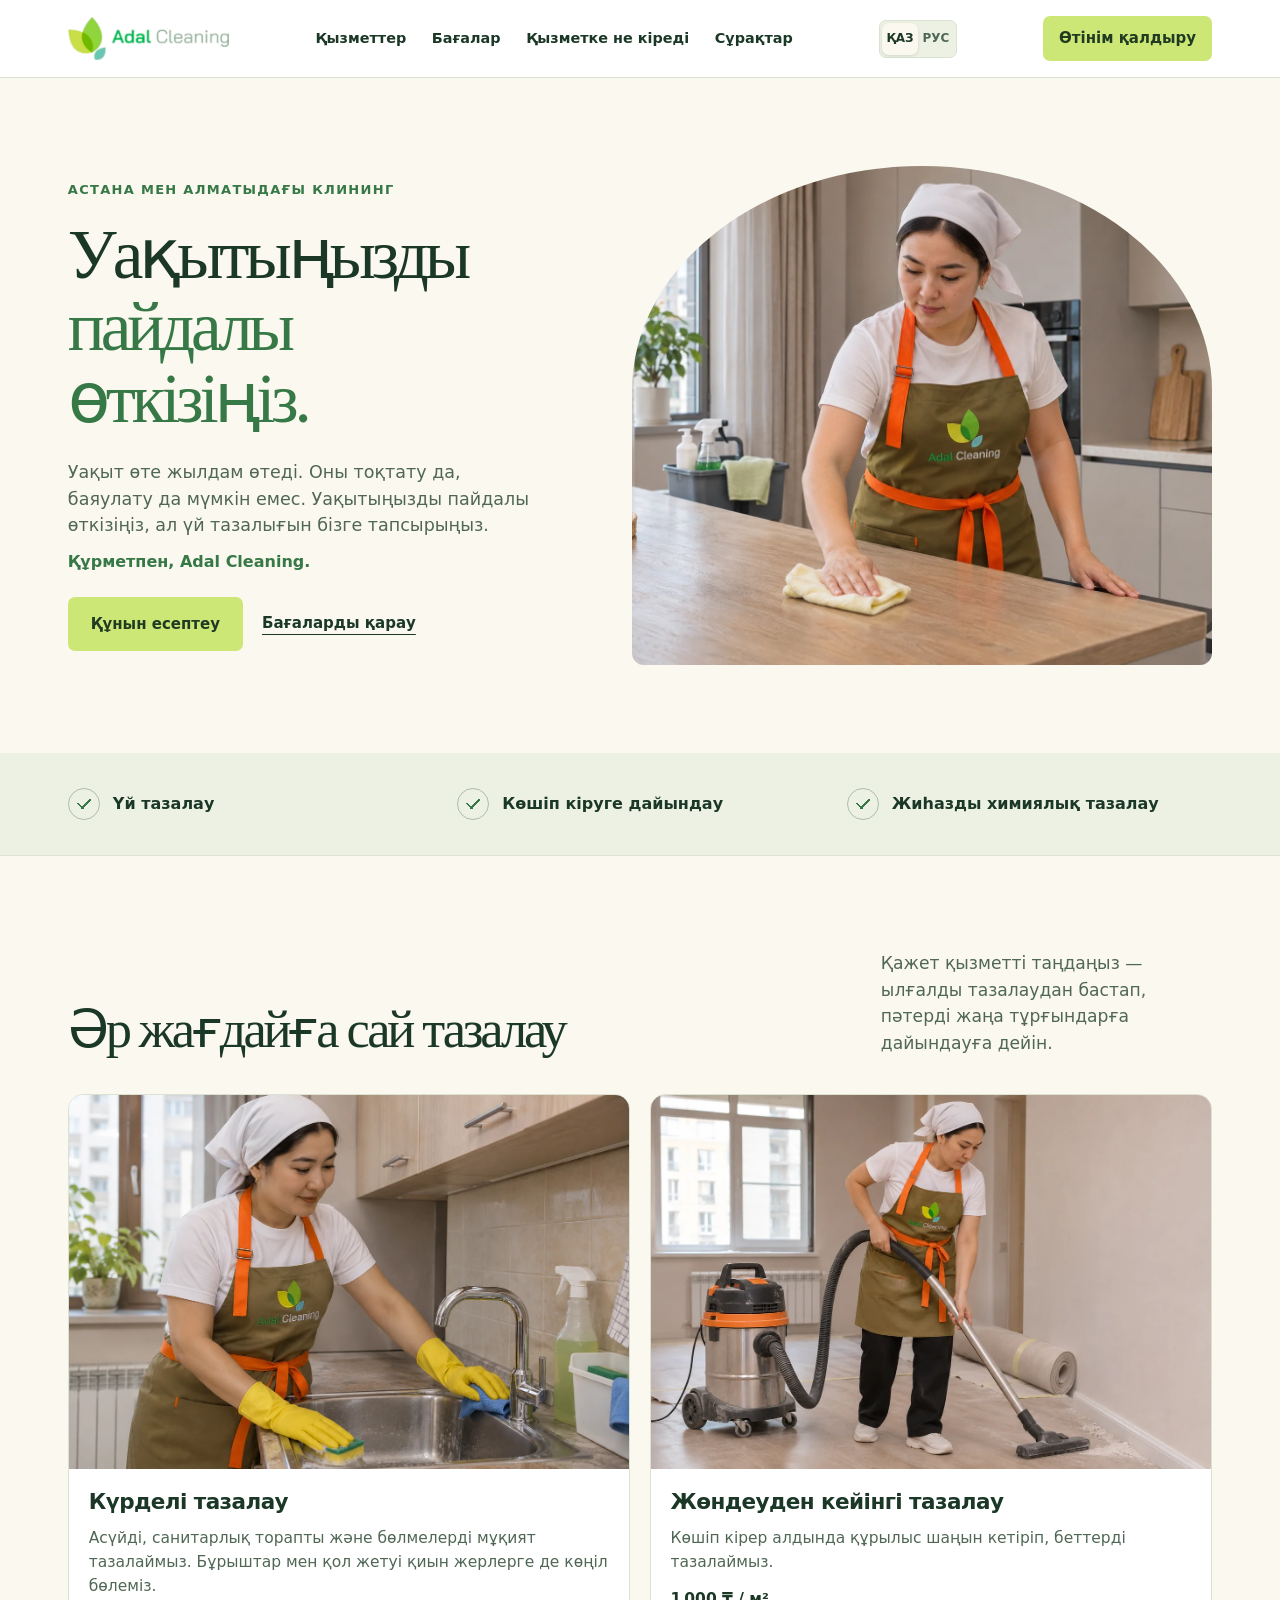
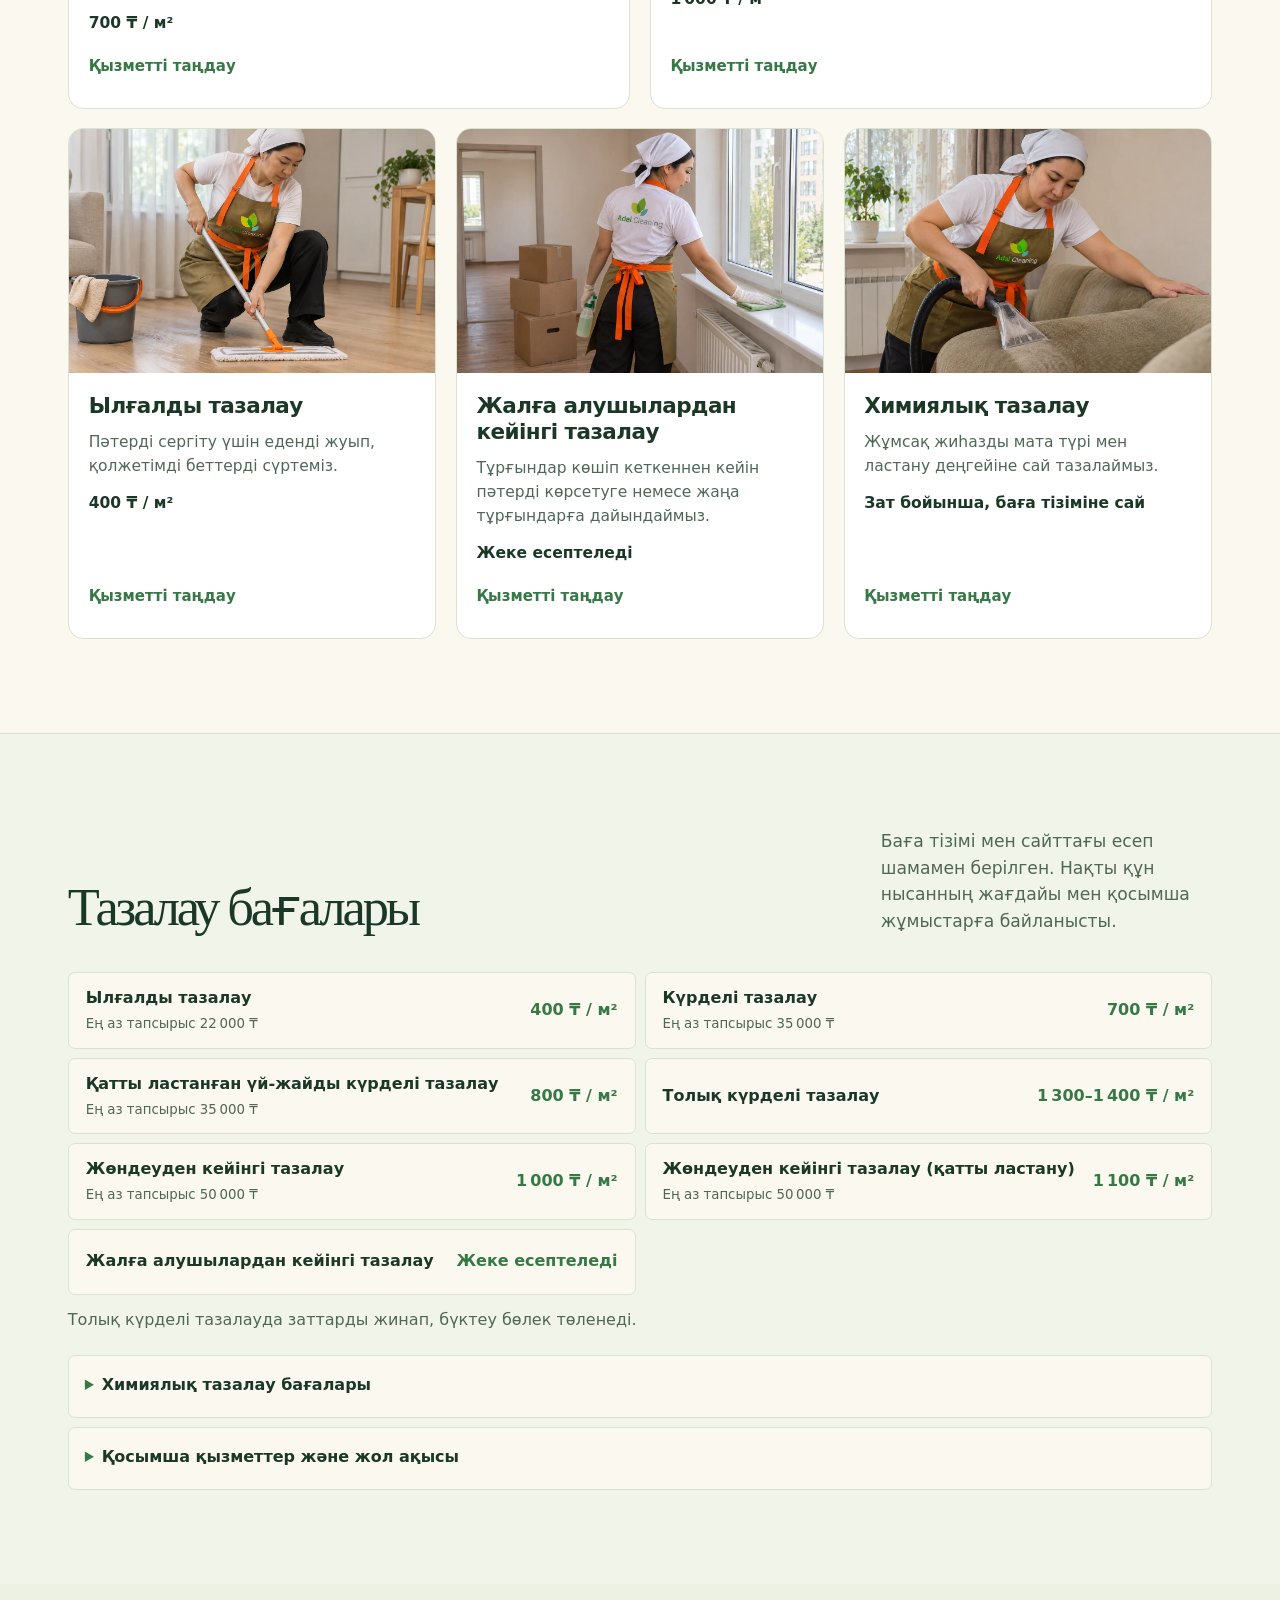
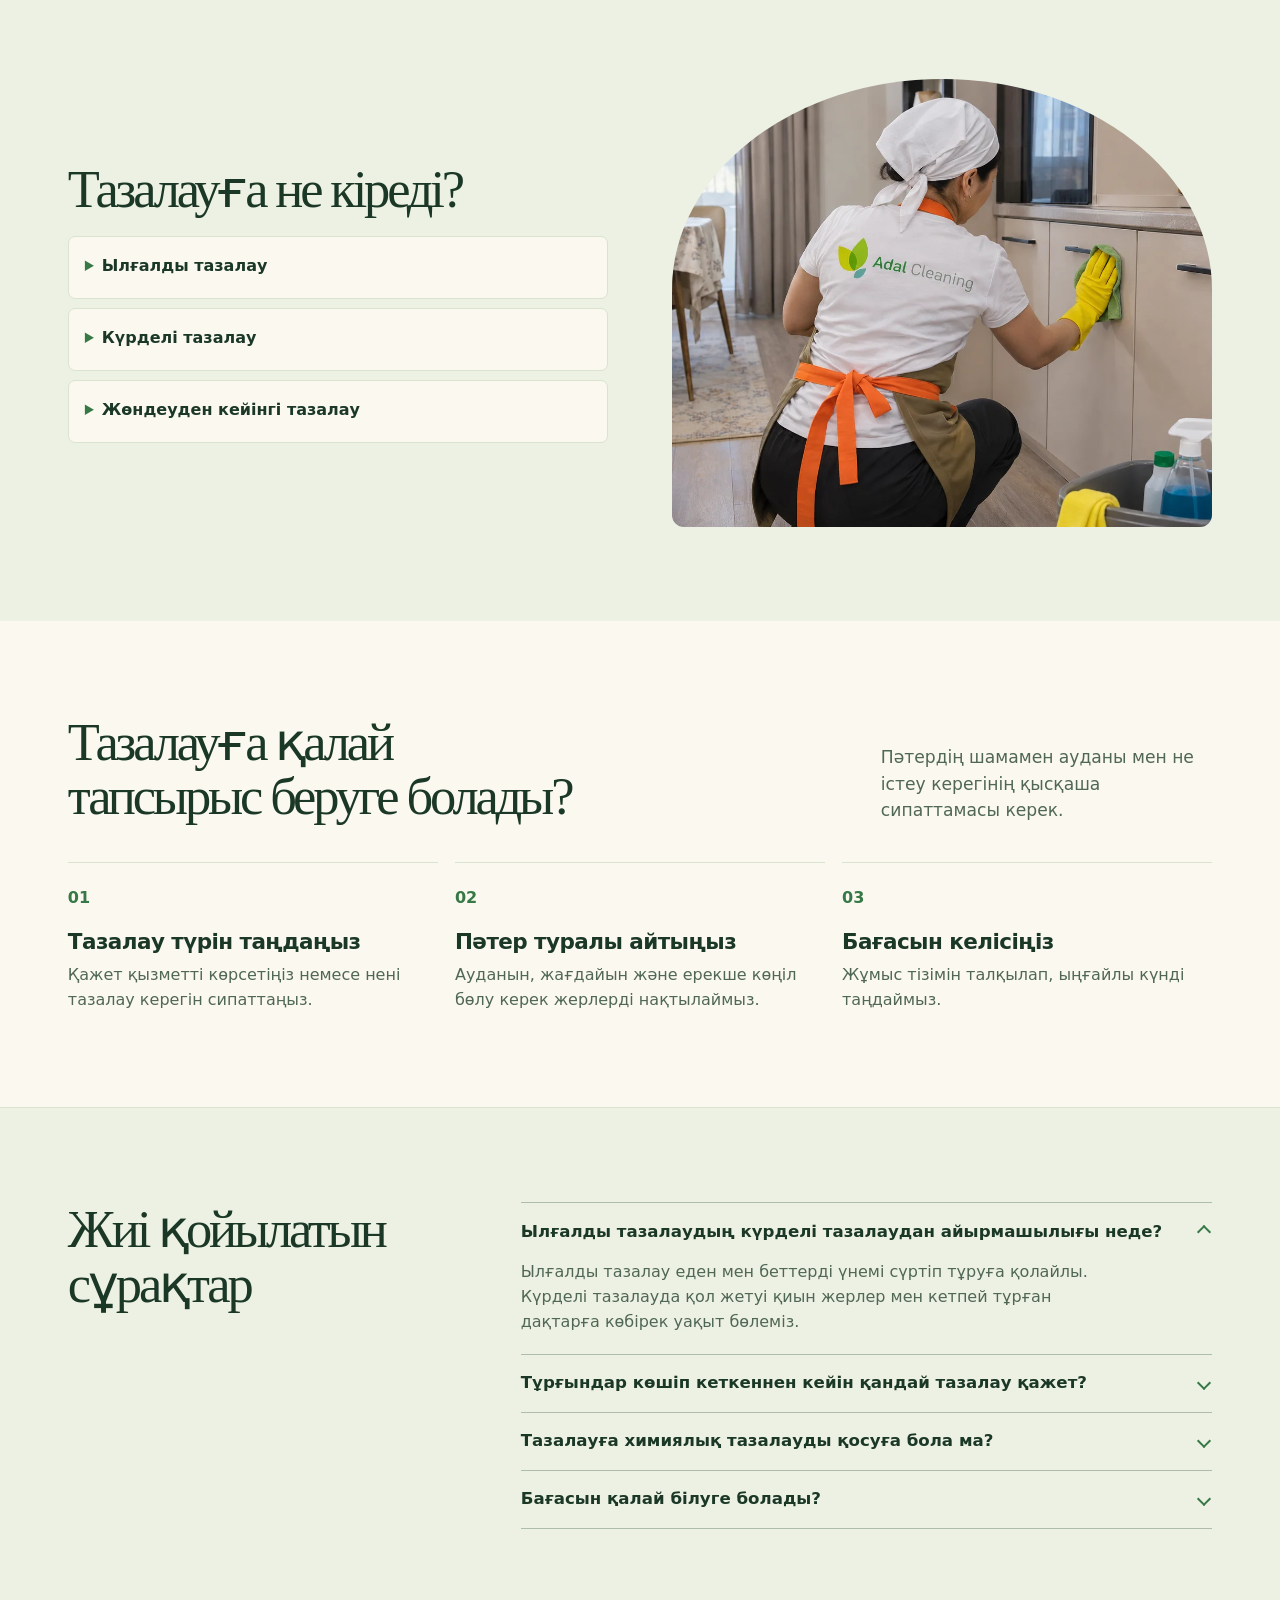
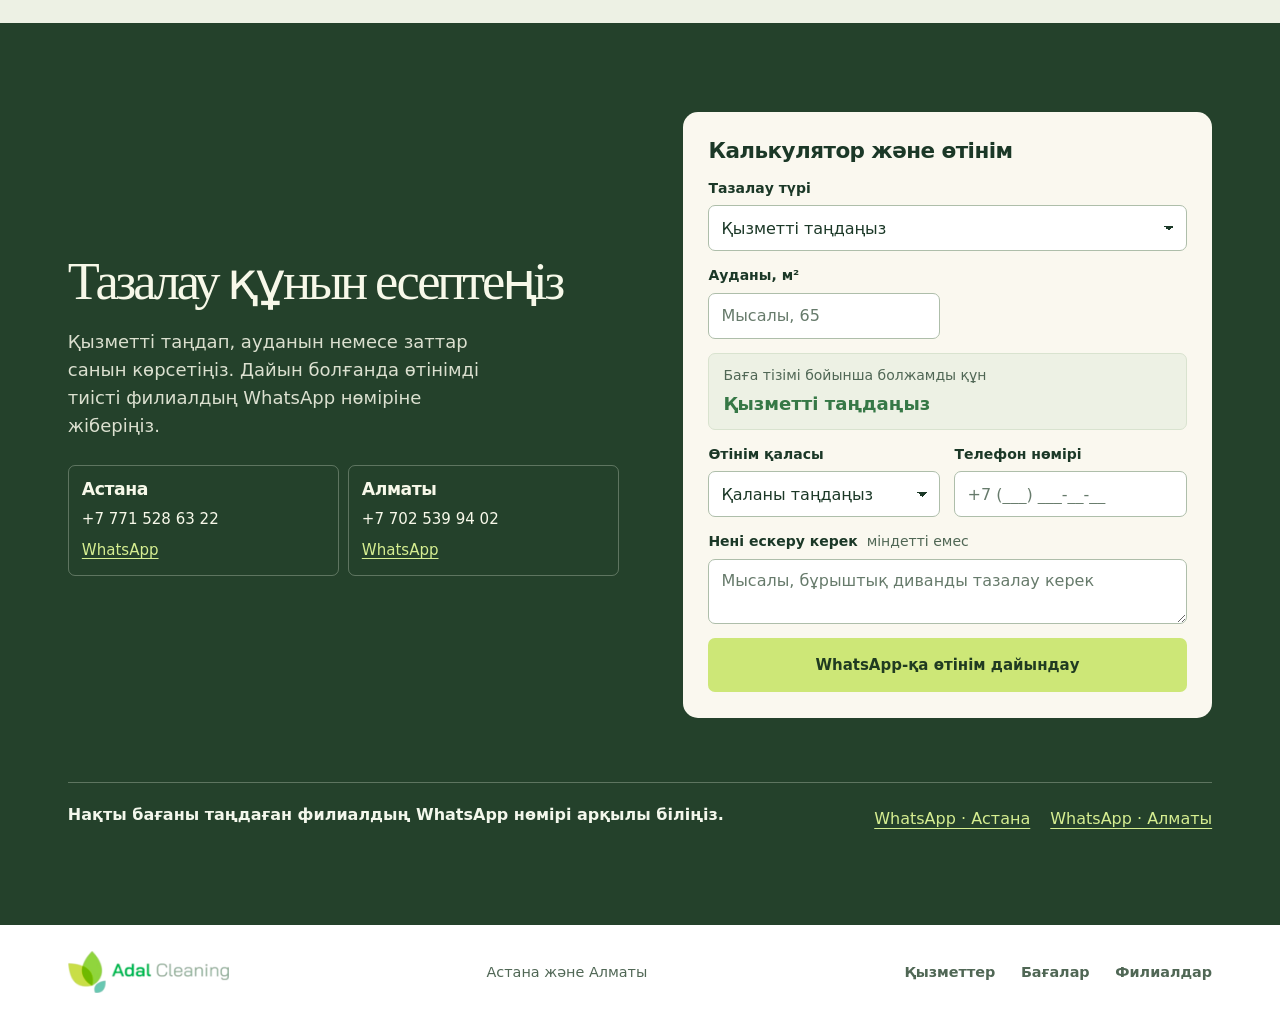
==== commit 14467999: "Show Adal uniforms and clarify WhatsApp price confirmation" ====
--- a/kk.html
+++ b/kk.html
@@ -50,7 +50,7 @@
             <a class="hero-link" href="#prices">Бағаларды қарау</a>
           </div>
         </div>
-        <img src="assets/hero.webp" alt="Пәтер жинап жүрген клинер" class="hero-photo" fetchpriority="high">
+        <img src="assets/team-hero.webp" width="1536" height="1024" alt="Пәтер жинап жүрген клинер" class="hero-photo" fetchpriority="high">
       </div>
     </section>
     <div class="feature-strip">
@@ -68,7 +68,7 @@
         </div>
         <div class="cards">
           <article class="card" data-reveal>
-            <div class="card-media"><img src="assets/service-deep.webp" alt="" width="1280" height="768" loading="lazy" decoding="async"></div>
+            <div class="card-media"><img src="assets/team-deep.webp" width="1280" height="853" alt="" loading="lazy" decoding="async"></div>
             <div class="card-body">
               <h3>Күрделі тазалау</h3>
               <p>Асүйді, санитарлық торапты және бөлмелерді мұқият тазалаймыз. Бұрыштар мен қол жетуі қиын жерлерге де көңіл бөлеміз.</p>
@@ -77,7 +77,7 @@
             </div>
           </article>
           <article class="card" data-reveal>
-            <div class="card-media"><img src="assets/service-renovation.webp" alt="" width="1280" height="768" loading="lazy" decoding="async"></div>
+            <div class="card-media"><img src="assets/team-renovation.webp" width="1280" height="853" alt="" loading="lazy" decoding="async"></div>
             <div class="card-body">
               <h3>Жөндеуден кейінгі тазалау</h3>
               <p>Көшіп кірер алдында құрылыс шаңын кетіріп, беттерді тазалаймыз.</p>
@@ -86,7 +86,7 @@
             </div>
           </article>
           <article class="card" data-reveal>
-            <div class="card-media"><img src="assets/service-wet.webp" alt="" width="1280" height="768" loading="lazy" decoding="async"></div>
+            <div class="card-media"><img src="assets/team-wet.webp" width="1280" height="853" alt="" loading="lazy" decoding="async"></div>
             <div class="card-body">
               <h3>Ылғалды тазалау</h3>
               <p>Пәтерді сергіту үшін еденді жуып, қолжетімді беттерді сүртеміз.</p>
@@ -95,7 +95,7 @@
             </div>
           </article>
           <article class="card" data-reveal>
-            <div class="card-media"><img src="assets/service-move.webp" alt="" width="1280" height="768" loading="lazy" decoding="async"></div>
+            <div class="card-media"><img src="assets/team-move.webp" width="1280" height="853" alt="" loading="lazy" decoding="async"></div>
             <div class="card-body">
               <h3>Жалға алушылардан кейінгі тазалау</h3>
               <p>Тұрғындар көшіп кеткеннен кейін пәтерді көрсетуге немесе жаңа тұрғындарға дайындаймыз.</p>
@@ -104,7 +104,7 @@
             </div>
           </article>
           <article class="card" data-reveal>
-            <div class="card-media"><img src="assets/service-upholstery.webp" alt="" width="1280" height="768" loading="lazy" decoding="async"></div>
+            <div class="card-media"><img src="assets/team-upholstery.webp" width="1280" height="853" alt="" loading="lazy" decoding="async"></div>
             <div class="card-body">
               <h3>Химиялық тазалау</h3>
               <p>Жұмсақ жиһазды мата түрі мен ластану деңгейіне сай тазалаймыз.</p>
@@ -119,7 +119,7 @@
       <div class="wrap">
         <div class="section-title" data-reveal>
           <h2 id="prices-title">Тазалау бағалары</h2>
-          <p class="aside">Алдын ала есептеу үшін тарифті таңдаңыз. Соңғы бағаны филиал нысанның жағдайы мен қосымша жұмыстарды ескеріп растайды.</p>
+          <p class="aside">Баға тізімі мен сайттағы есеп шамамен берілген. Нақты құн нысанның жағдайы мен қосымша жұмыстарға байланысты.</p>
         </div>
         <div class="tariffs" data-reveal>
           <a class="tariff" href="#contact" data-service="wet"><span>Ылғалды тазалау<small>Ең аз тапсырыс 22 000 ₸</small></span><strong>400 ₸ / м²</strong><span class="sr-only"> · Есептеу</span></a>
@@ -183,7 +183,7 @@
             <details><summary>Жөндеуден кейінгі тазалау</summary><p>Қолжетімді беттердегі құрылыс шаңын кетіріп, терезелерді, жақтауларды және терезе алдындағы тақтайларды жуамыз, үлдір мен жапсырмаларды шешеміз. Радиатор мен сантехниканы тазалап, еденді жуамыз, мүмкін болған жерде цемент пен бояу іздерін кетіреміз.</p></details>
           </div>
         </div>
-        <img src="assets/detail.webp" alt="Пәтерді кәсіби тазалау" class="photobox" loading="lazy" decoding="async">
+        <img src="assets/team-detail.webp" width="1280" height="853" alt="Пәтерді кәсіби тазалау" class="photobox" loading="lazy" decoding="async">
       </div>
     </section>
     <section class="pad standards" id="process" aria-labelledby="process-title">
@@ -290,7 +290,7 @@
             <input id="quantity" name="quantity" type="number" min="1" step="1" inputmode="numeric" value="1" disabled>
           </label>
           <div class="estimate full">
-            <span>Алдын ала құны</span>
+            <span>Баға тізімі бойынша болжамды құн</span>
             <output id="estimate" for="service area item quantity" aria-live="polite">Қызметті таңдаңыз</output>
             <small id="estimate-note"></small>
           </div>
@@ -319,6 +319,13 @@
             </div>
           </div>
         </form>
+        <aside class="final-price-note">
+          <p>Нақты бағаны таңдаған филиалдың WhatsApp нөмірі арқылы біліңіз.</p>
+          <div>
+            <a href="https://wa.me/77715286322">WhatsApp · Астана</a>
+            <a href="https://wa.me/77025399402">WhatsApp · Алматы</a>
+          </div>
+        </aside>
       </div>
     </section>
   </main>
--- a/shared/pricing.css
+++ b/shared/pricing.css
@@ -91,7 +91,34 @@
   .contact .branch { padding: 10px; }
 }
 
-.adal_cleaning .card img[src$="service-renovation.webp"] { object-position: 50% 17%; }
-.adal_cleaning .card img[src$="service-wet.webp"] { object-position: 50% 88%; }
-.adal_cleaning .card img[src$="service-move.webp"] { object-position: 50% 56%; }
-.adal_cleaning .card img[src$="service-upholstery.webp"] { object-position: 50% 63%; }
+/* Preserve the headscarf, branding and cleaning equipment in each service photo. */
+.adal_cleaning #services .card img {
+  height: auto;
+  min-height: 0;
+  aspect-ratio: 3 / 2;
+  object-position: center;
+}
+
+.final-price-note {
+  grid-column: 1 / -1;
+  display: flex;
+  align-items: start;
+  justify-content: space-between;
+  flex-wrap: wrap;
+  gap: 12px 24px;
+  padding-top: 20px;
+  border-top: 1px solid rgb(245 249 233 / .28);
+}
+.final-price-note p { color: #f3f7ec; font-weight: 650; }
+.final-price-note > div { display: flex; flex-wrap: wrap; gap: 8px 20px; }
+.final-price-note a {
+  display: inline-flex;
+  align-items: center;
+  min-height: 32px;
+  color: #d6ee91;
+  text-decoration: underline;
+  text-underline-offset: 4px;
+}
+@media (max-width: 650px) {
+  .final-price-note { margin-top: 7px; }
+}
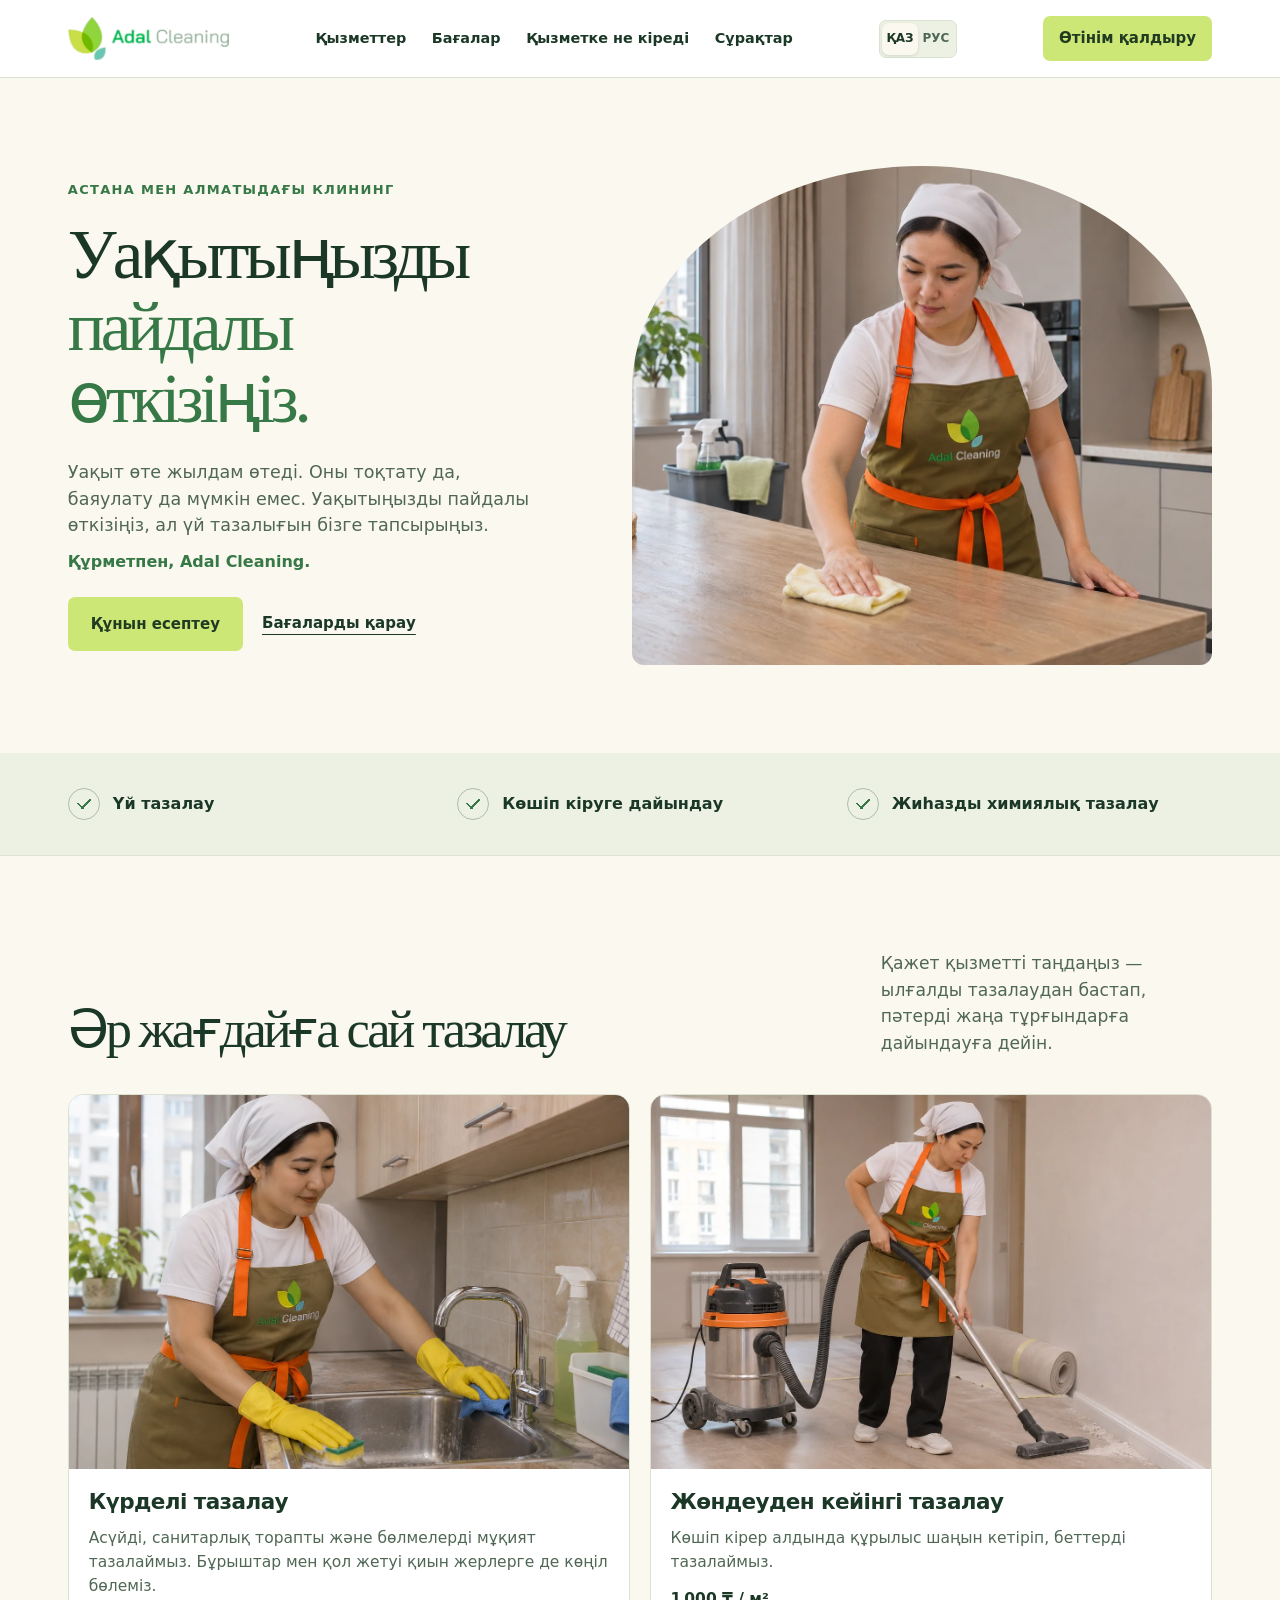
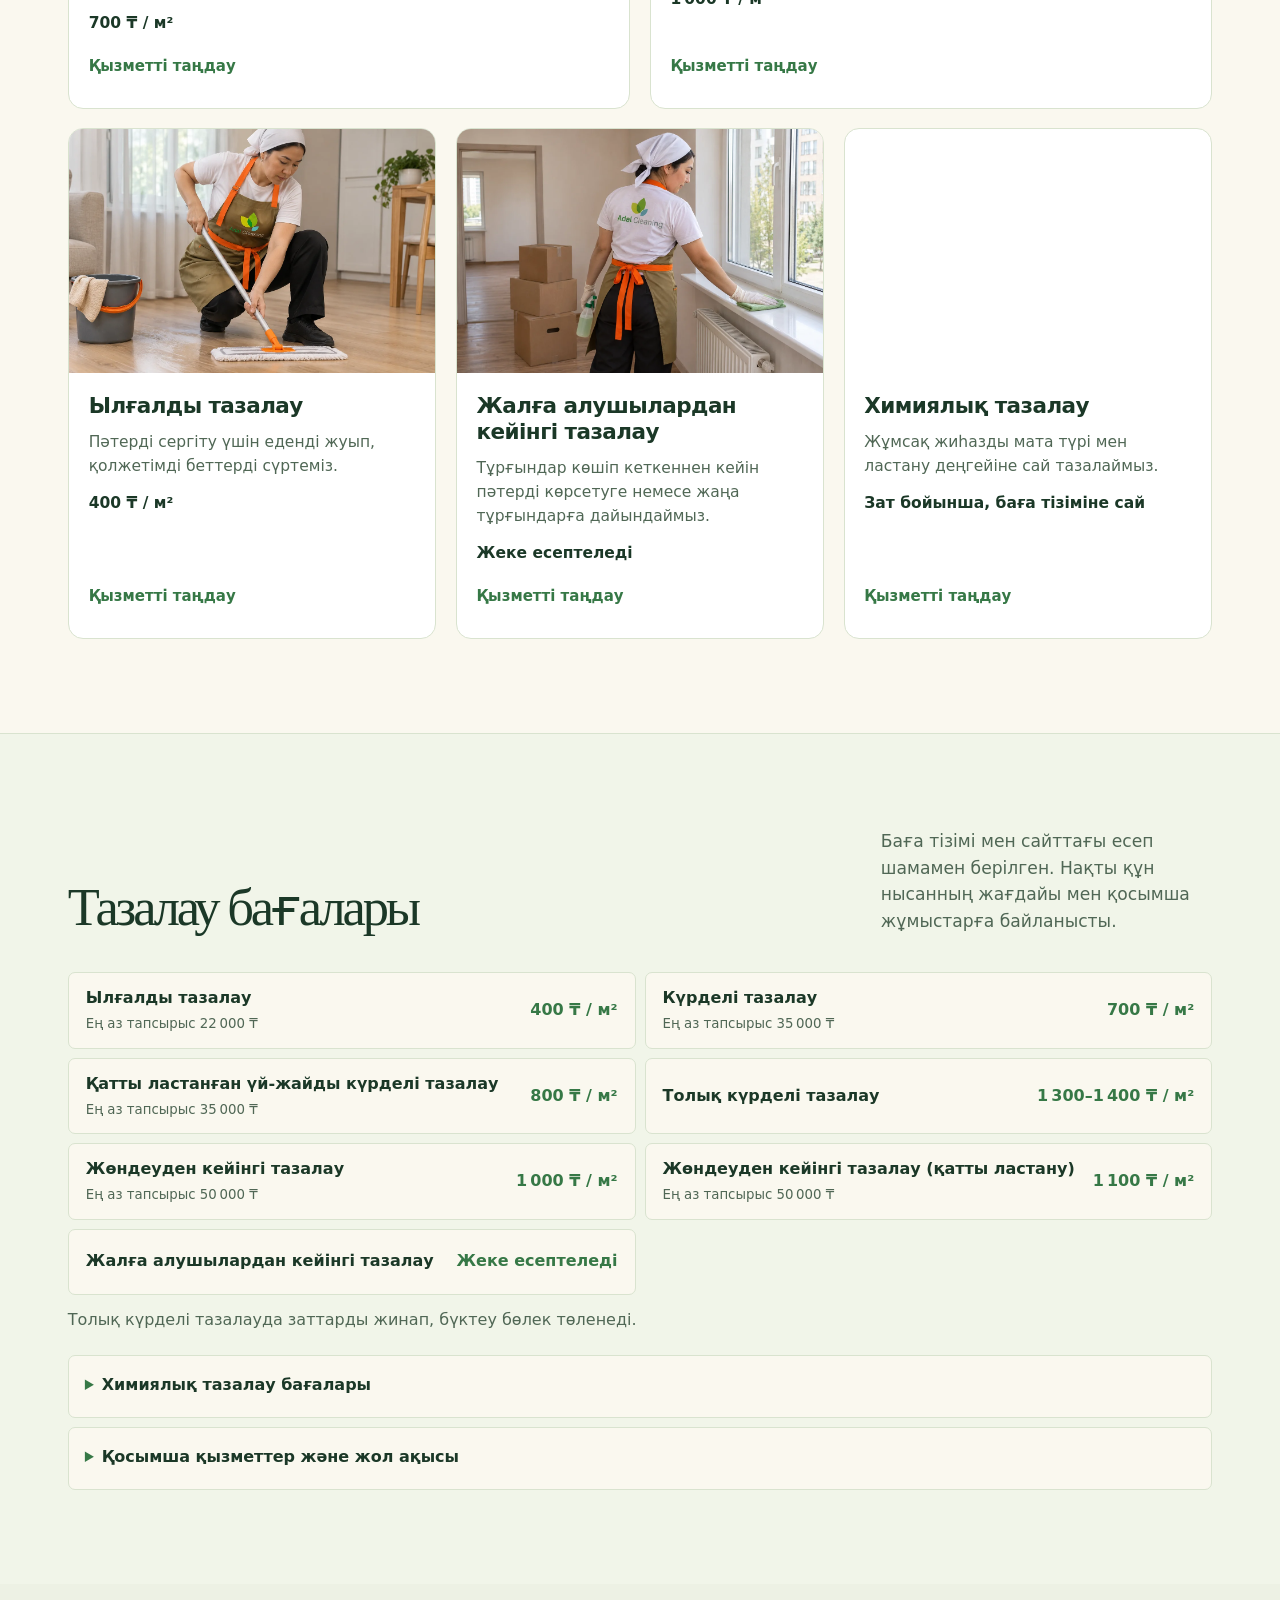
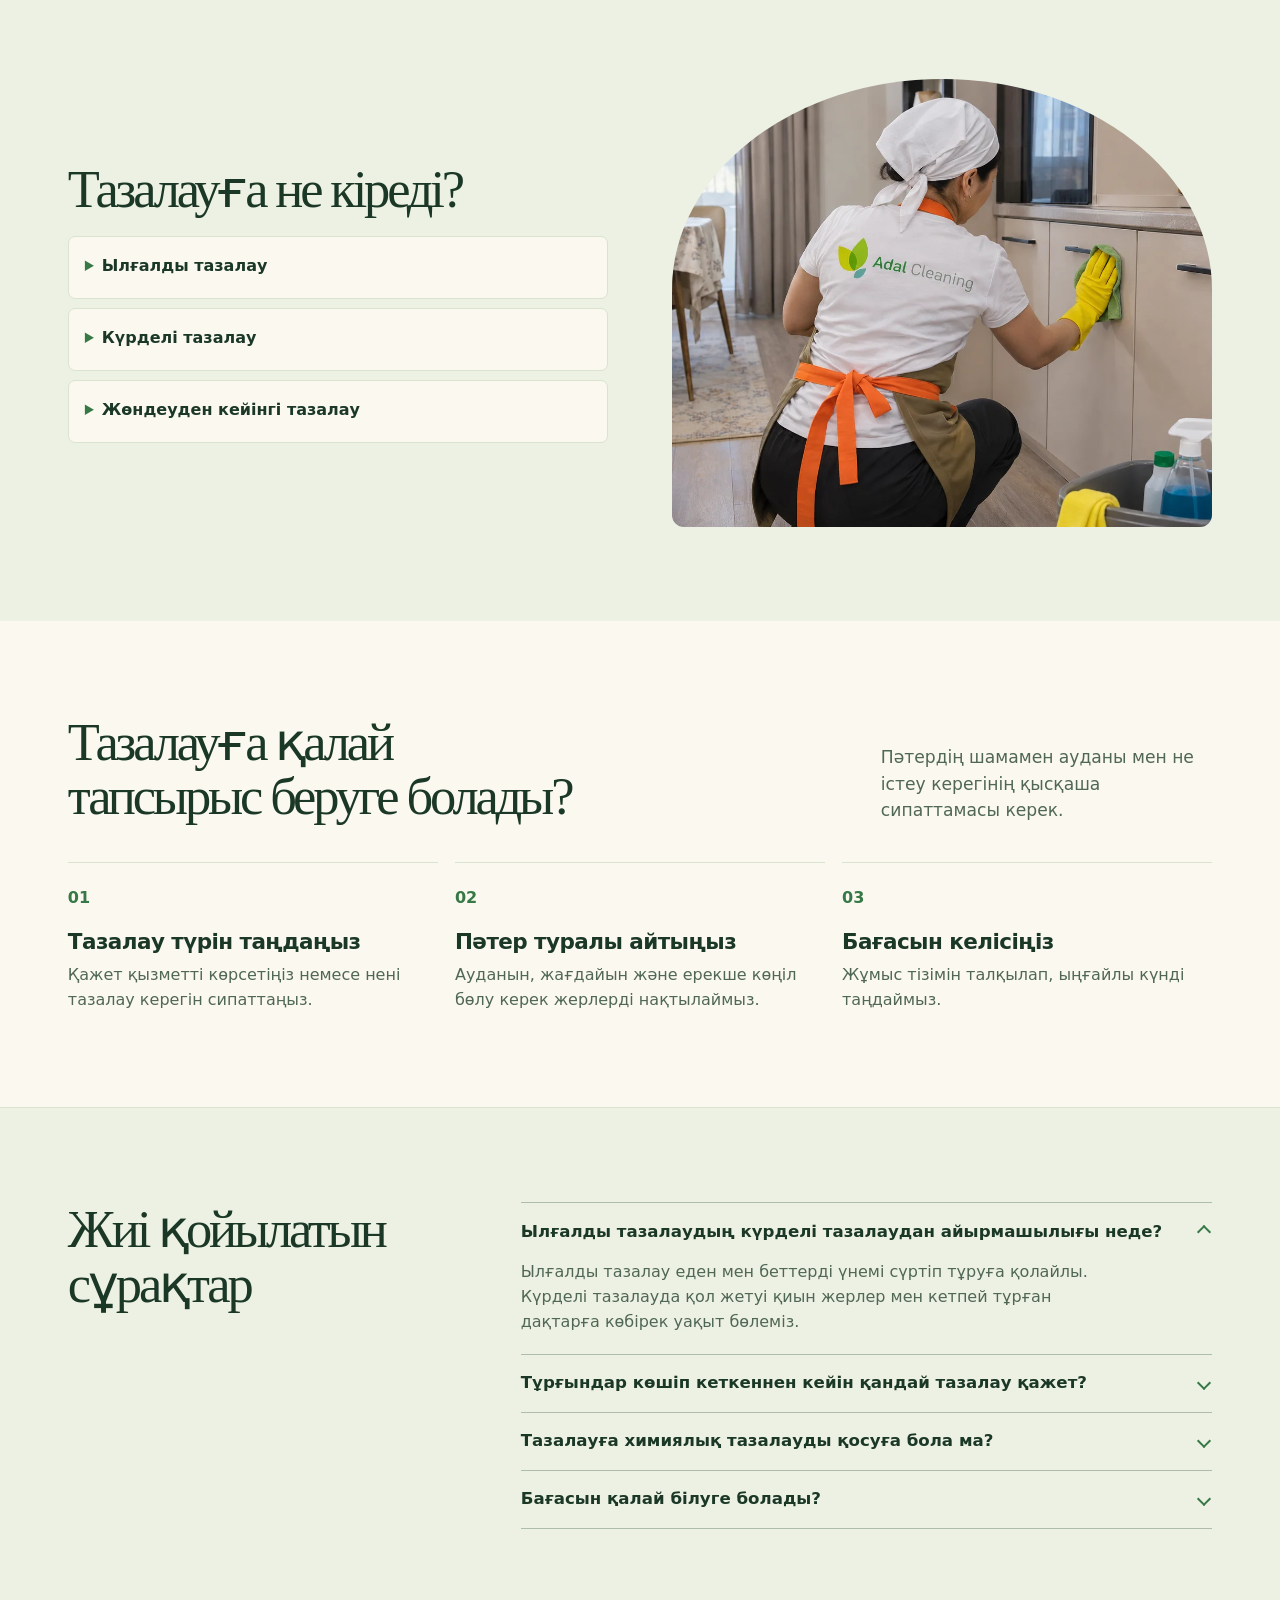
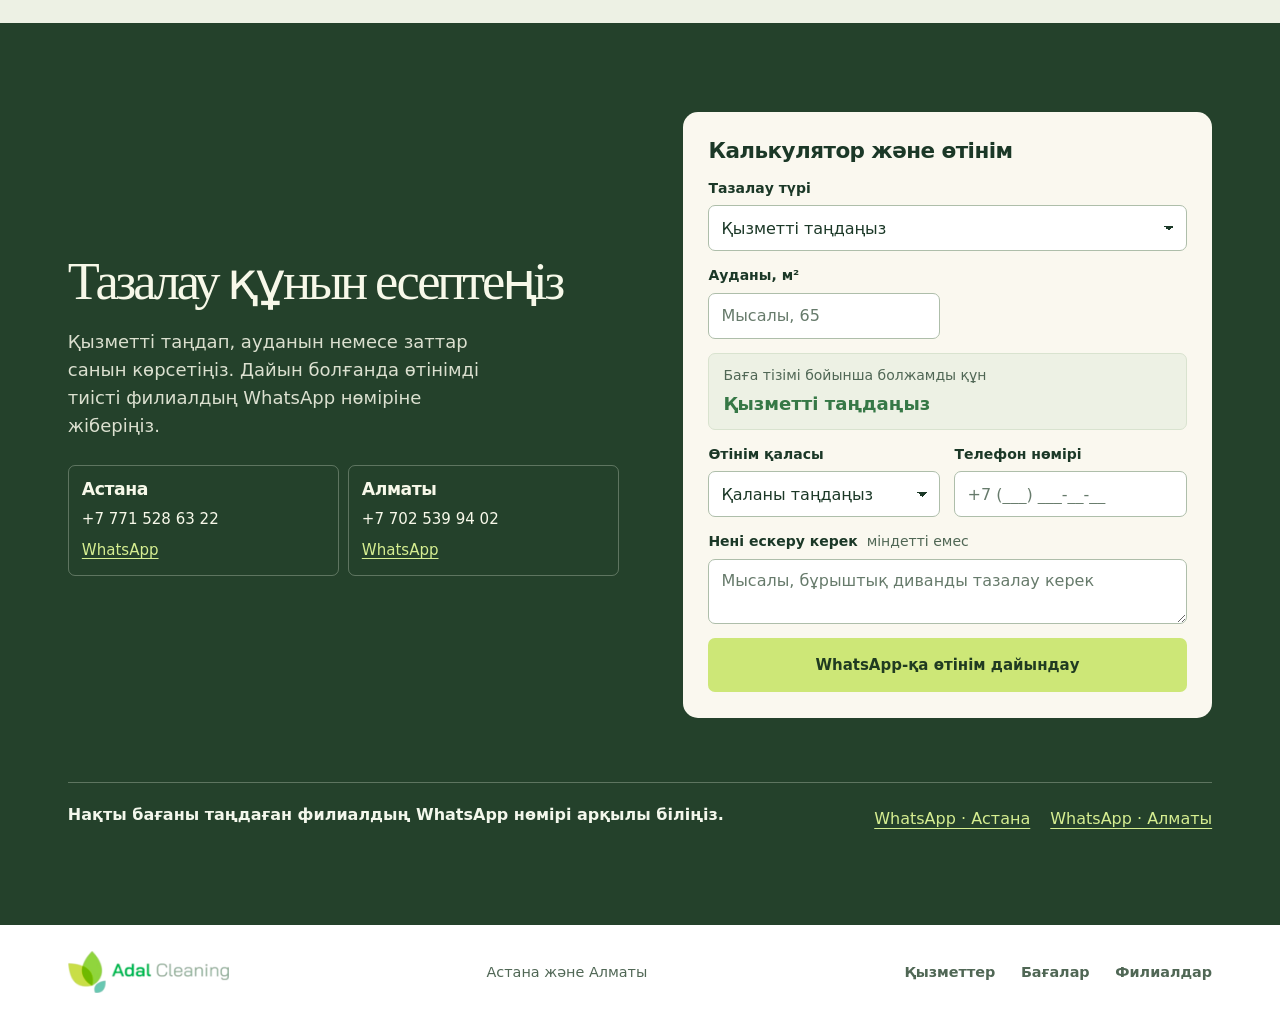
==== commit defc4559: "Use Adal leaf mark as browser favicon" ====
--- a/kk.html
+++ b/kk.html
@@ -8,7 +8,8 @@
   <title>Adal Cleaning | Үй тазалау қызметі</title>
   <link rel="alternate" hreflang="ru" href="index.html">
   <link rel="alternate" hreflang="kk" href="kk.html">
-  <link rel="icon" href="assets/logo.png" type="image/png">
+  <link rel="icon" href="assets/adal-leaves-64.png" type="image/png" sizes="64x64">
+  <link rel="icon" href="assets/adal-leaves.svg" type="image/svg+xml" sizes="any">
   <link rel="stylesheet" href="shared/landing.css">
   <link rel="stylesheet" href="shared/pricing.css">
   <script src="shared/landing.js" defer></script>
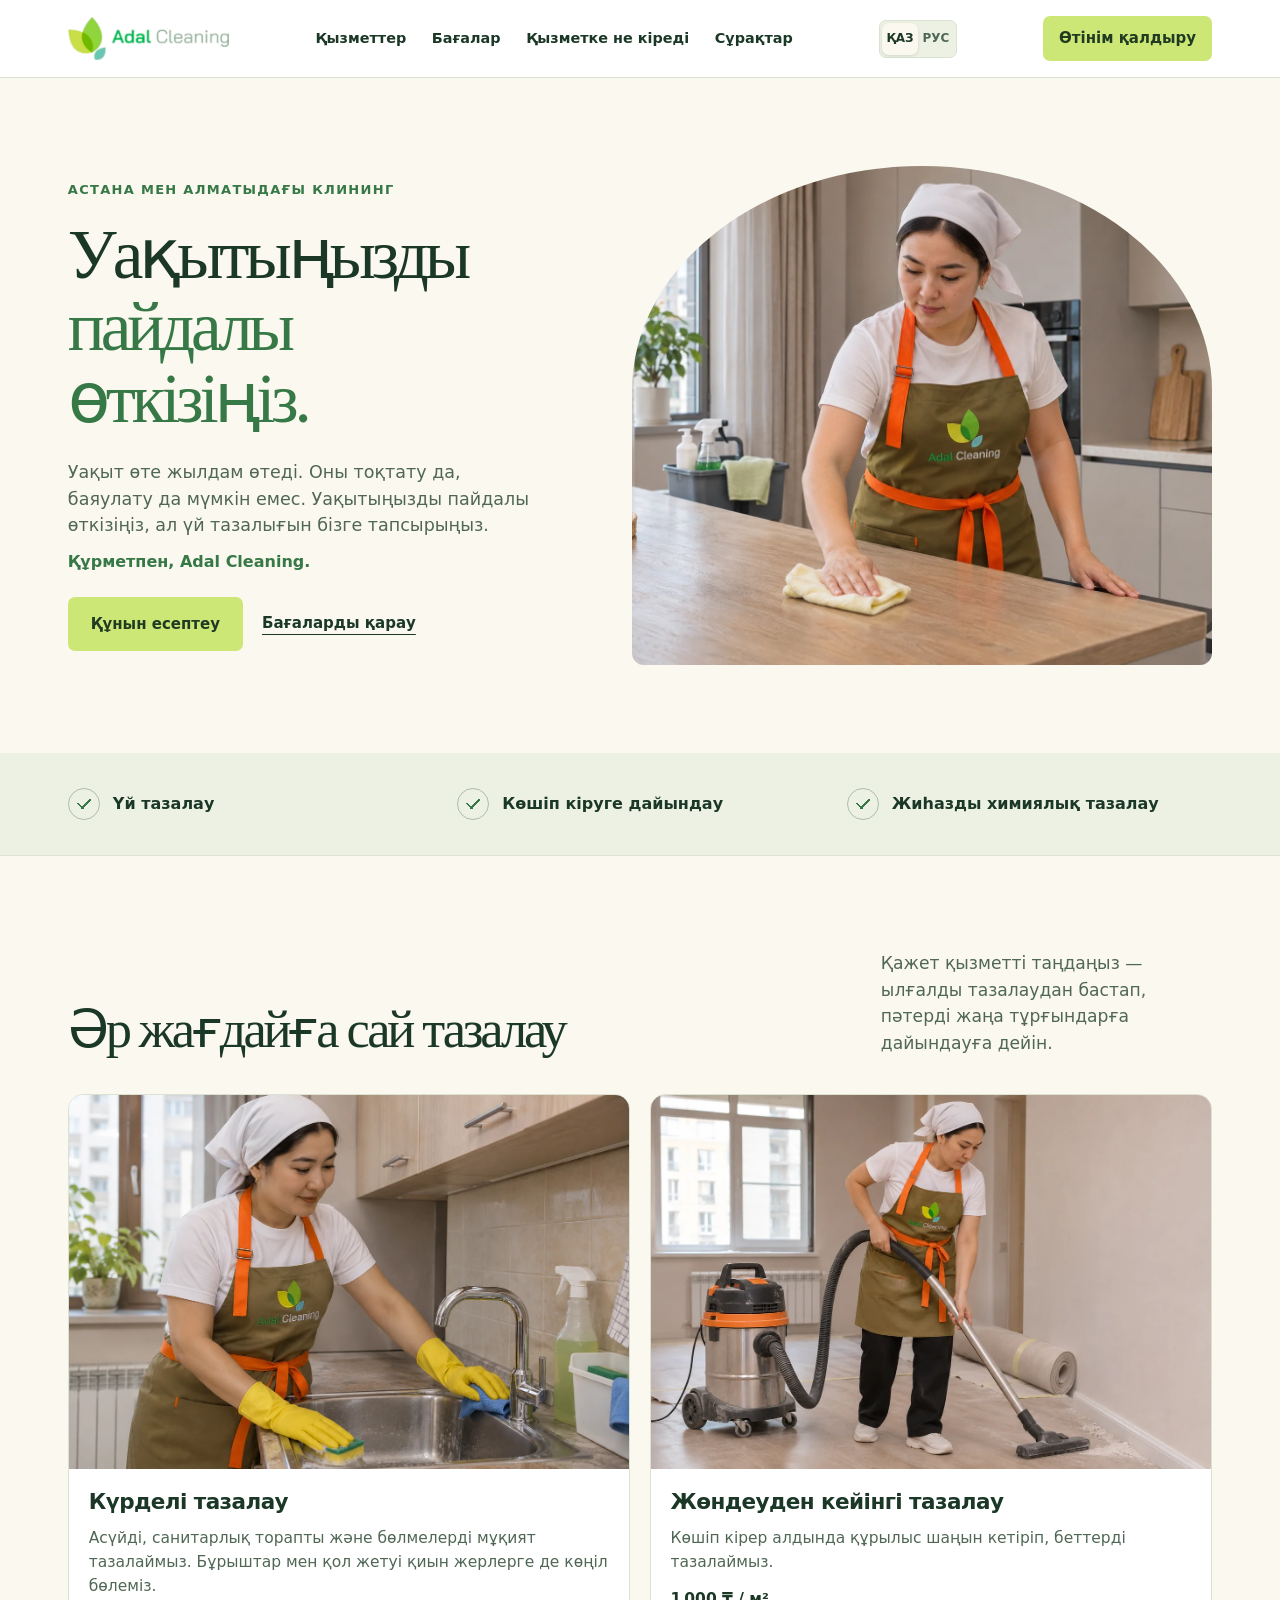
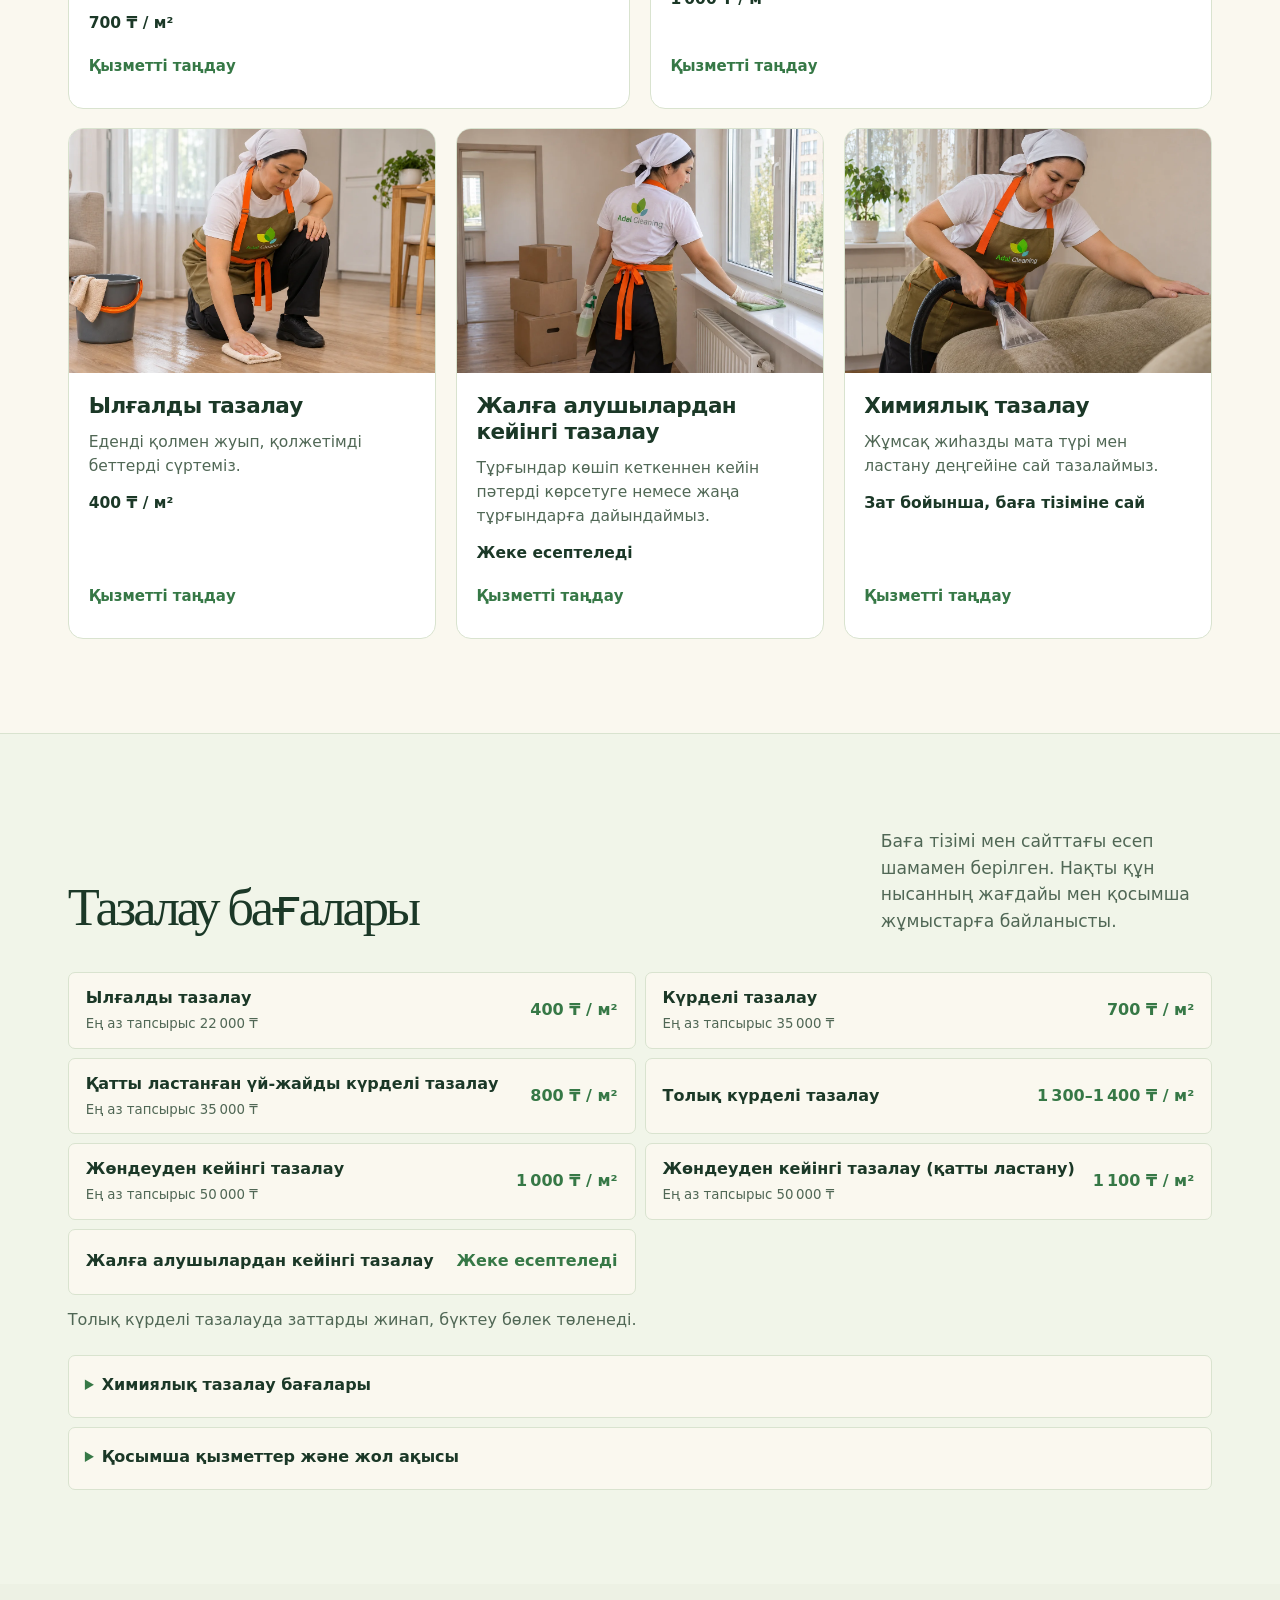
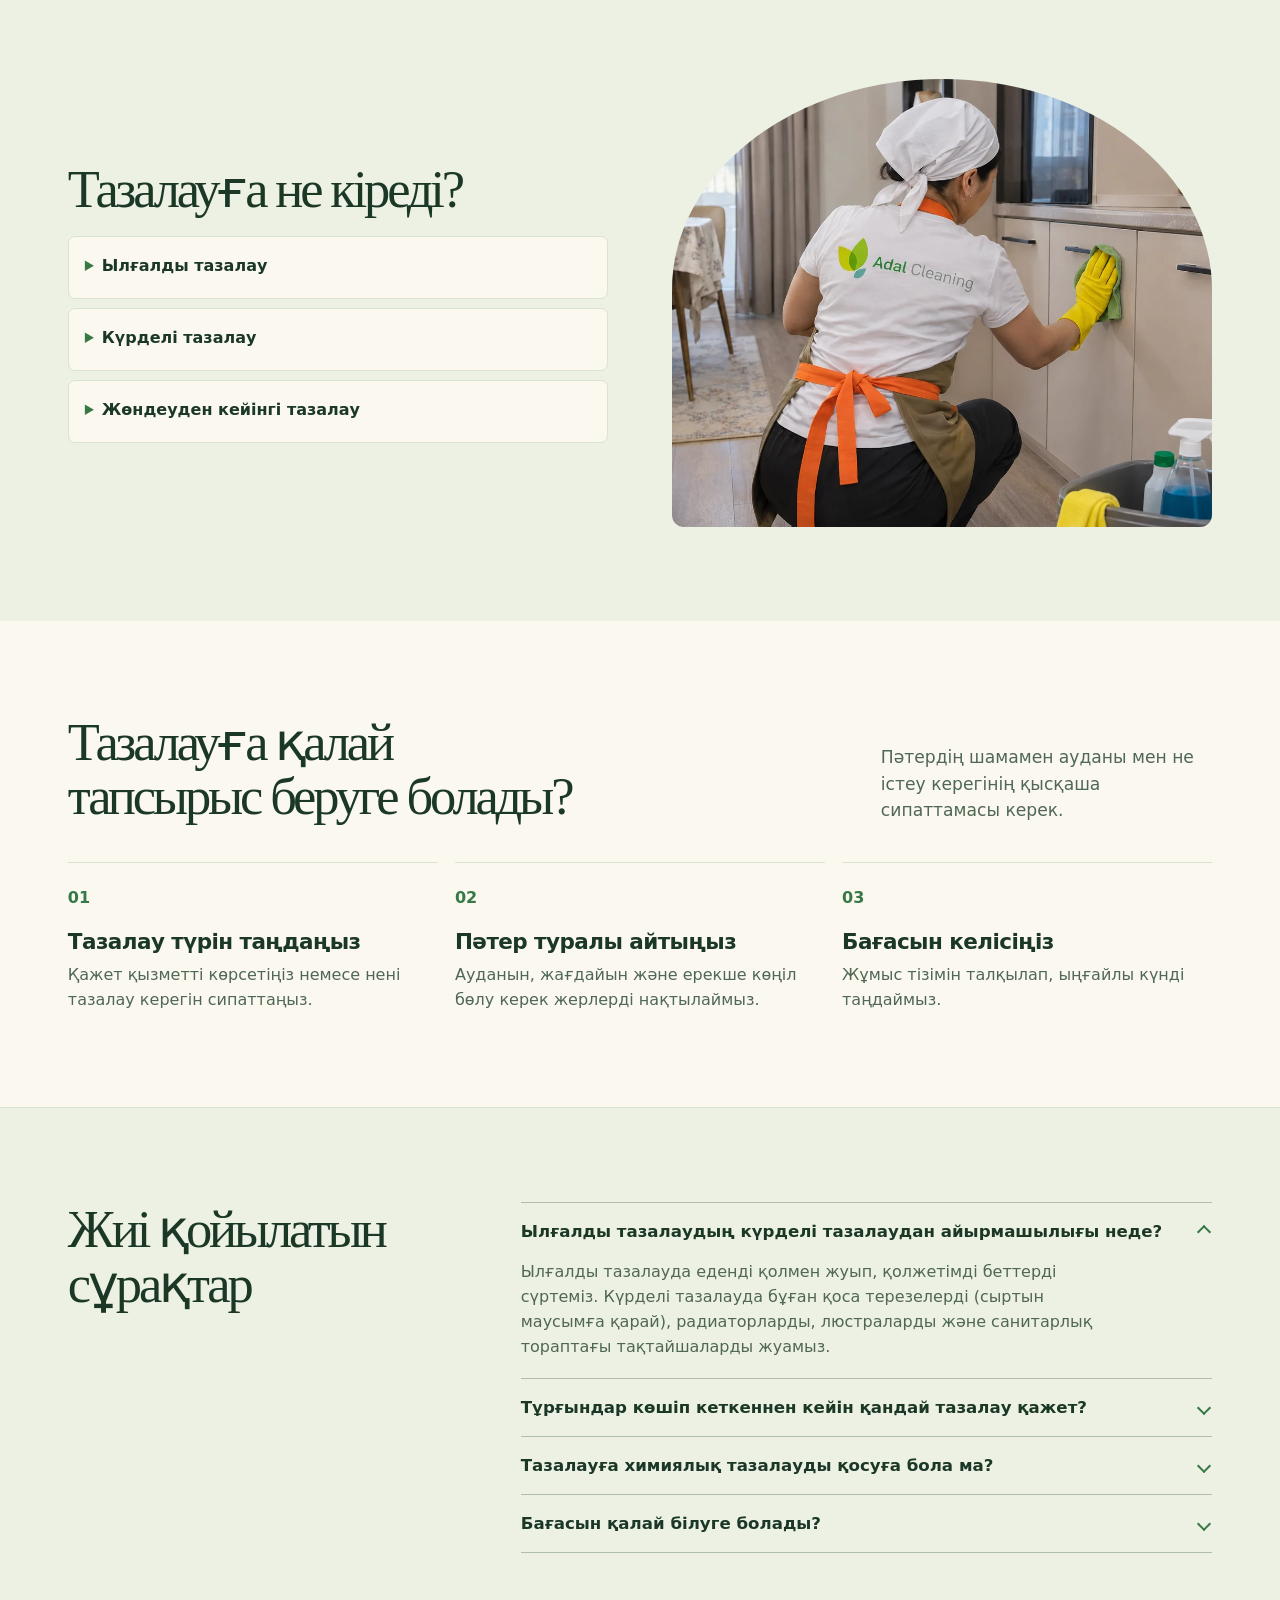
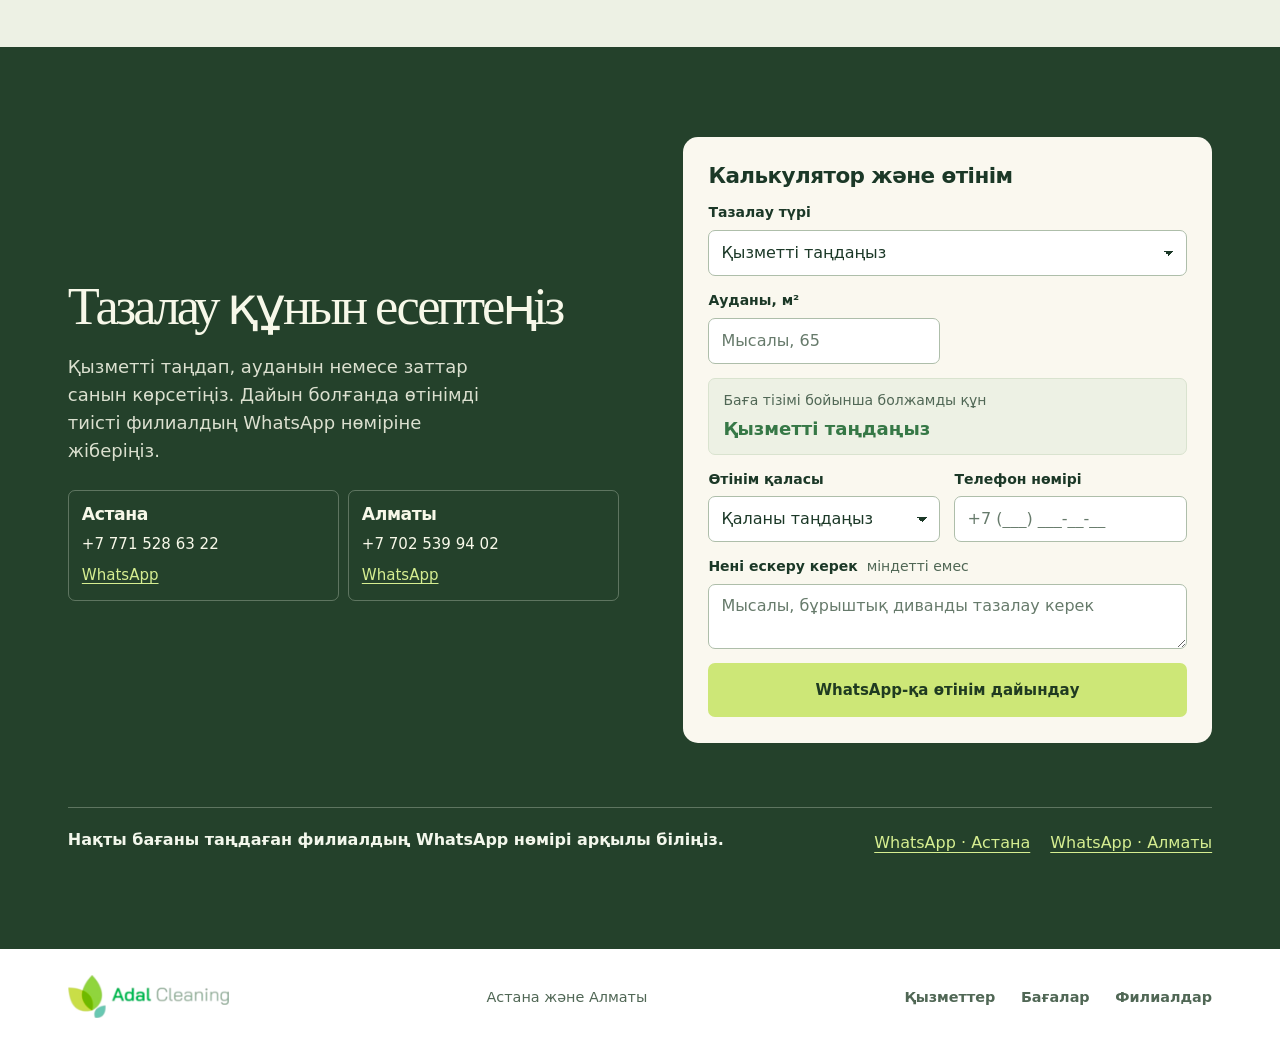
==== commit 5cb6505d: "Show hand-washed floors and clarify deep cleaning scope" ====
--- a/kk.html
+++ b/kk.html
@@ -87,10 +87,10 @@
             </div>
           </article>
           <article class="card" data-reveal>
-            <div class="card-media"><img src="assets/team-wet.webp" width="1280" height="853" alt="" loading="lazy" decoding="async"></div>
+            <div class="card-media"><img src="assets/team-floor-by-hand.webp" width="1280" height="853" alt="" loading="lazy" decoding="async"></div>
             <div class="card-body">
               <h3>Ылғалды тазалау</h3>
-              <p>Пәтерді сергіту үшін еденді жуып, қолжетімді беттерді сүртеміз.</p>
+              <p>Еденді қолмен жуып, қолжетімді беттерді сүртеміз.</p>
               <p class="price">400 ₸ / м²</p>
               <a class="service-link" href="#contact" data-service="wet">Қызметті таңдау<span class="sr-only"> · Ылғалды тазалау</span></a>
             </div>
@@ -179,8 +179,8 @@
         <div class="secondary-copy">
           <h2 id="details-title">Тазалауға не кіреді?</h2>
           <div class="price-details scope-details">
-            <details><summary>Ылғалды тазалау</summary><p>Ашық беттер мен жиһаздың алдыңғы бетін сүртеміз, кілемдерді шаңсорғышпен тазалаймыз, еденді, еден жиегін және сантехниканы жуамыз, тұрмыстық қоқысты шығарамыз.</p></details>
-            <details><summary>Күрделі тазалау</summary><p>Қабырға, төбе, радиатор мен люстраның шаңын тазалаймыз, маусымға қарай терезенің сыртын жуамыз, пердені бумен тазалаймыз. Еден мен еден жиегін жуып, жылжымалы жиһаздың артын, асүй жиһазының алдыңғы бетін, сорғыш пен санитарлық торапты тазалаймыз. Шкаф, тоңазытқыш және пештің ішін жуу бөлек төленеді.</p></details>
+            <details><summary>Ылғалды тазалау</summary><p>Ашық беттер мен жиһаздың алдыңғы бетін сүртеміз, кілемдерді шаңсорғышпен тазалаймыз, еден мен еден жиегін қолмен жуамыз, сантехниканы тазалап, тұрмыстық қоқысты шығарамыз.</p></details>
+            <details><summary>Күрделі тазалау</summary><p>Қабырға мен төбенің шаңын кетіреміз. Терезелерді (сыртын маусымға қарай), радиаторларды, люстраларды және санитарлық тораптағы тақтайшаларды жуамыз. Пердені бумен тазалаймыз. Еден мен еден жиегін жуып, жылжымалы жиһаздың артын, асүй жиһазының алдыңғы бетін, сорғыш пен санитарлық торапты тазалаймыз. Шкаф, тоңазытқыш және пештің ішін жуу бөлек төленеді.</p></details>
             <details><summary>Жөндеуден кейінгі тазалау</summary><p>Қолжетімді беттердегі құрылыс шаңын кетіріп, терезелерді, жақтауларды және терезе алдындағы тақтайларды жуамыз, үлдір мен жапсырмаларды шешеміз. Радиатор мен сантехниканы тазалап, еденді жуамыз, мүмкін болған жерде цемент пен бояу іздерін кетіреміз.</p></details>
           </div>
         </div>
@@ -218,7 +218,7 @@
         <div>
           <details name="faq" open>
             <summary>Ылғалды тазалаудың күрделі тазалаудан айырмашылығы неде?</summary>
-            <p>Ылғалды тазалау еден мен беттерді үнемі сүртіп тұруға қолайлы. Күрделі тазалауда қол жетуі қиын жерлер мен кетпей тұрған дақтарға көбірек уақыт бөлеміз.</p>
+            <p>Ылғалды тазалауда еденді қолмен жуып, қолжетімді беттерді сүртеміз. Күрделі тазалауда бұған қоса терезелерді (сыртын маусымға қарай), радиаторларды, люстраларды және санитарлық тораптағы тақтайшаларды жуамыз.</p>
           </details>
           <details name="faq">
             <summary>Тұрғындар көшіп кеткеннен кейін қандай тазалау қажет?</summary>
